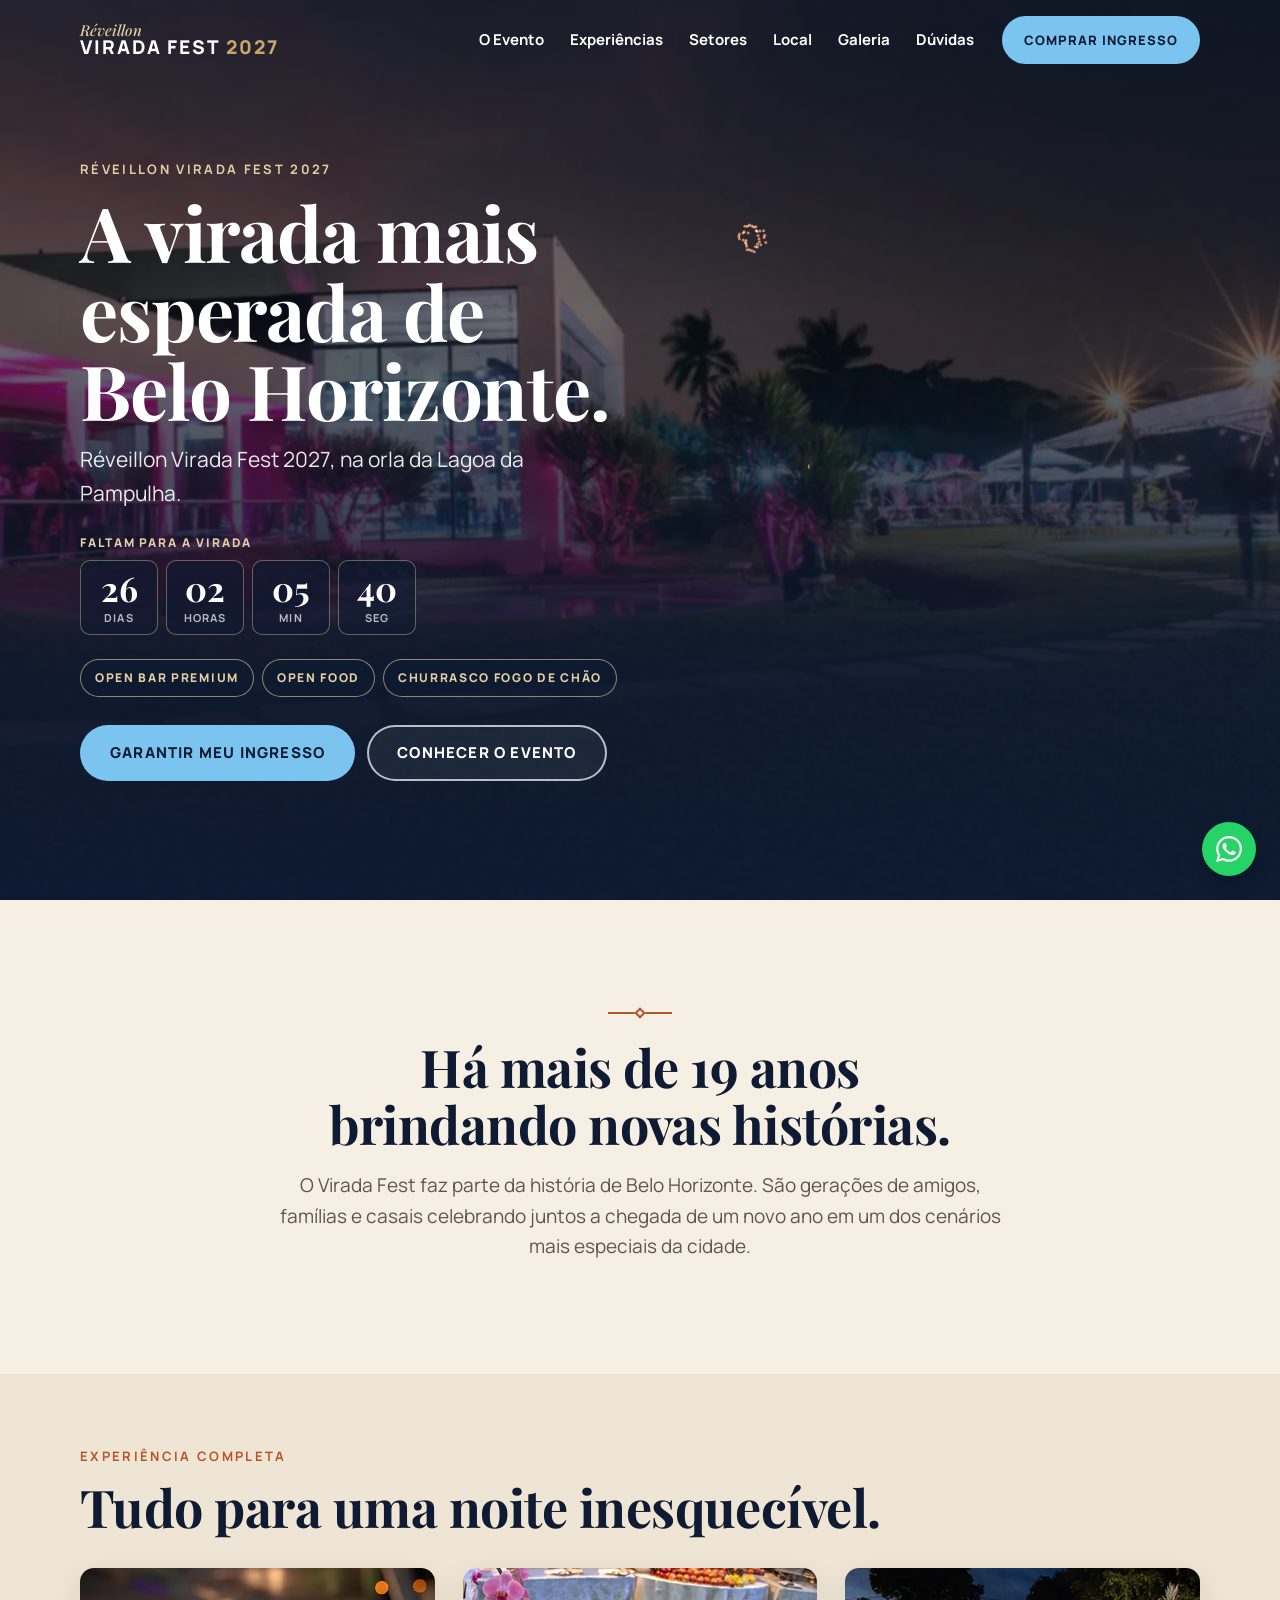
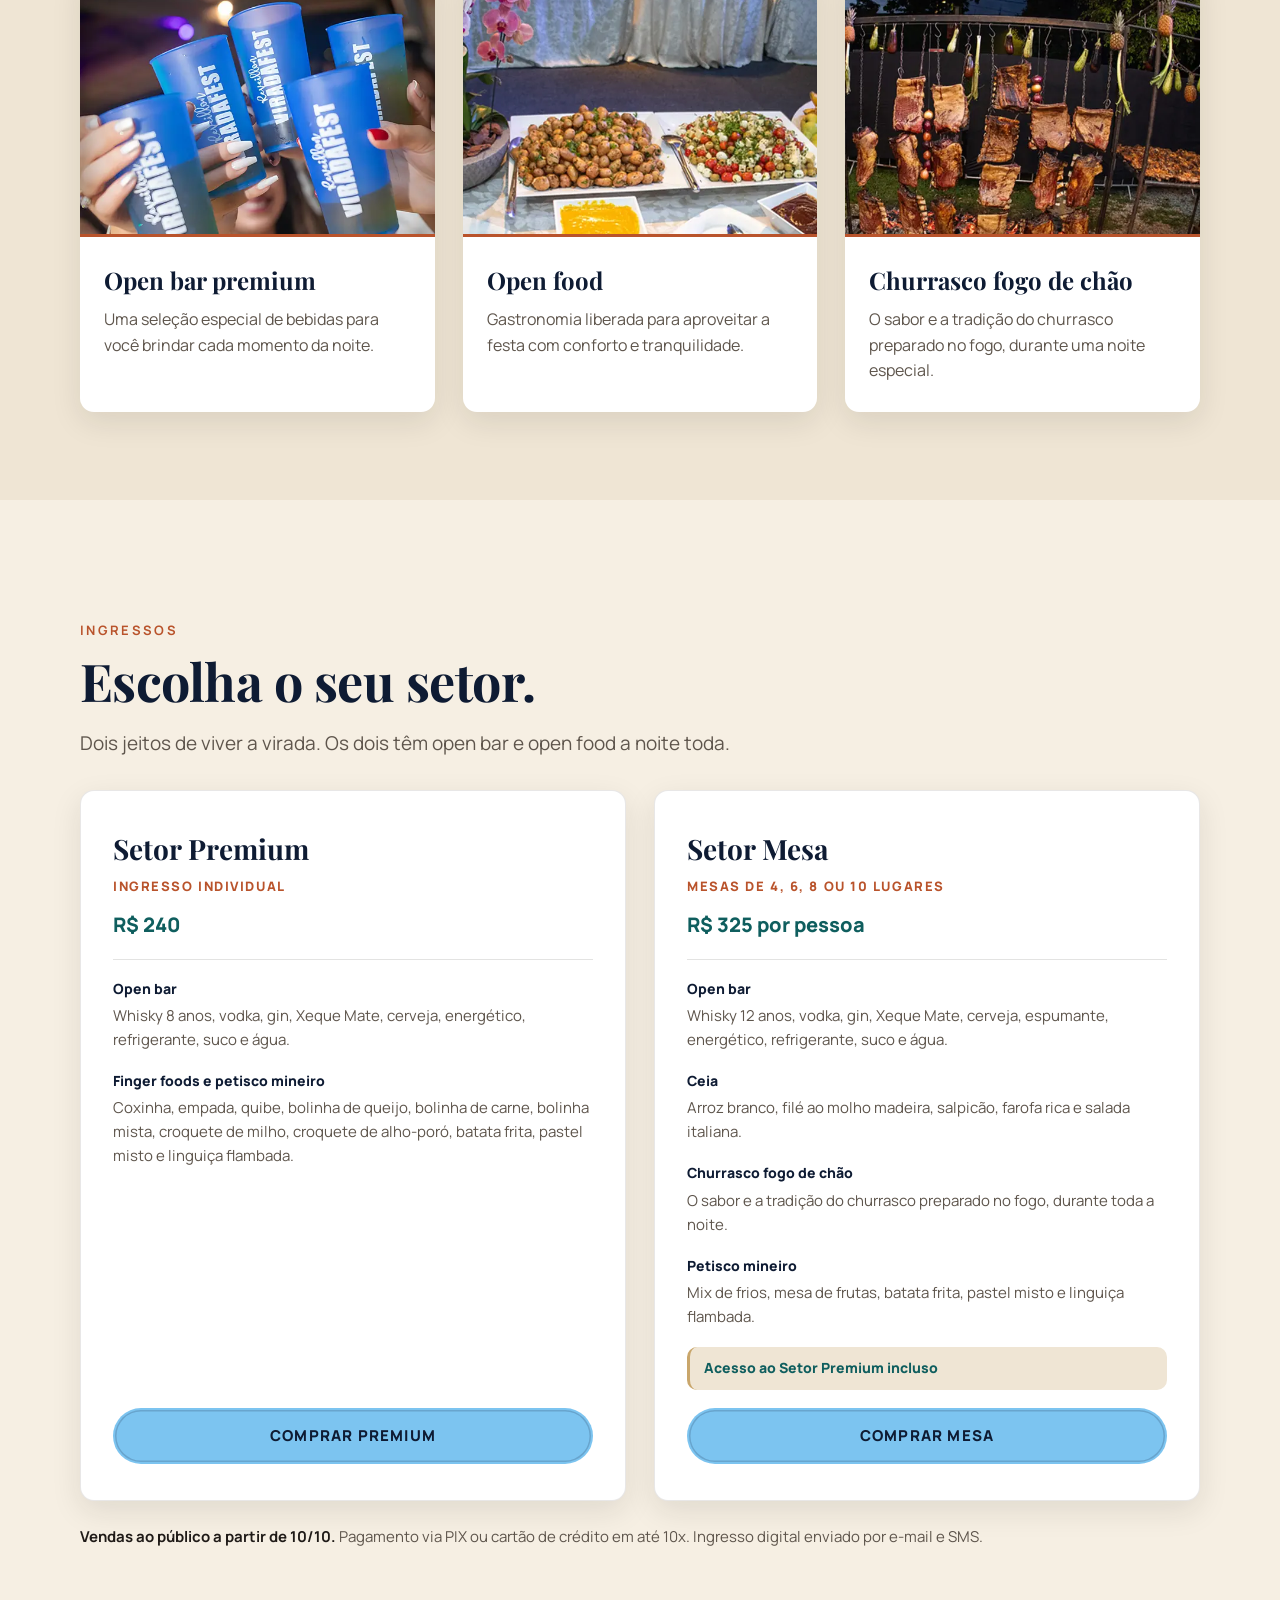
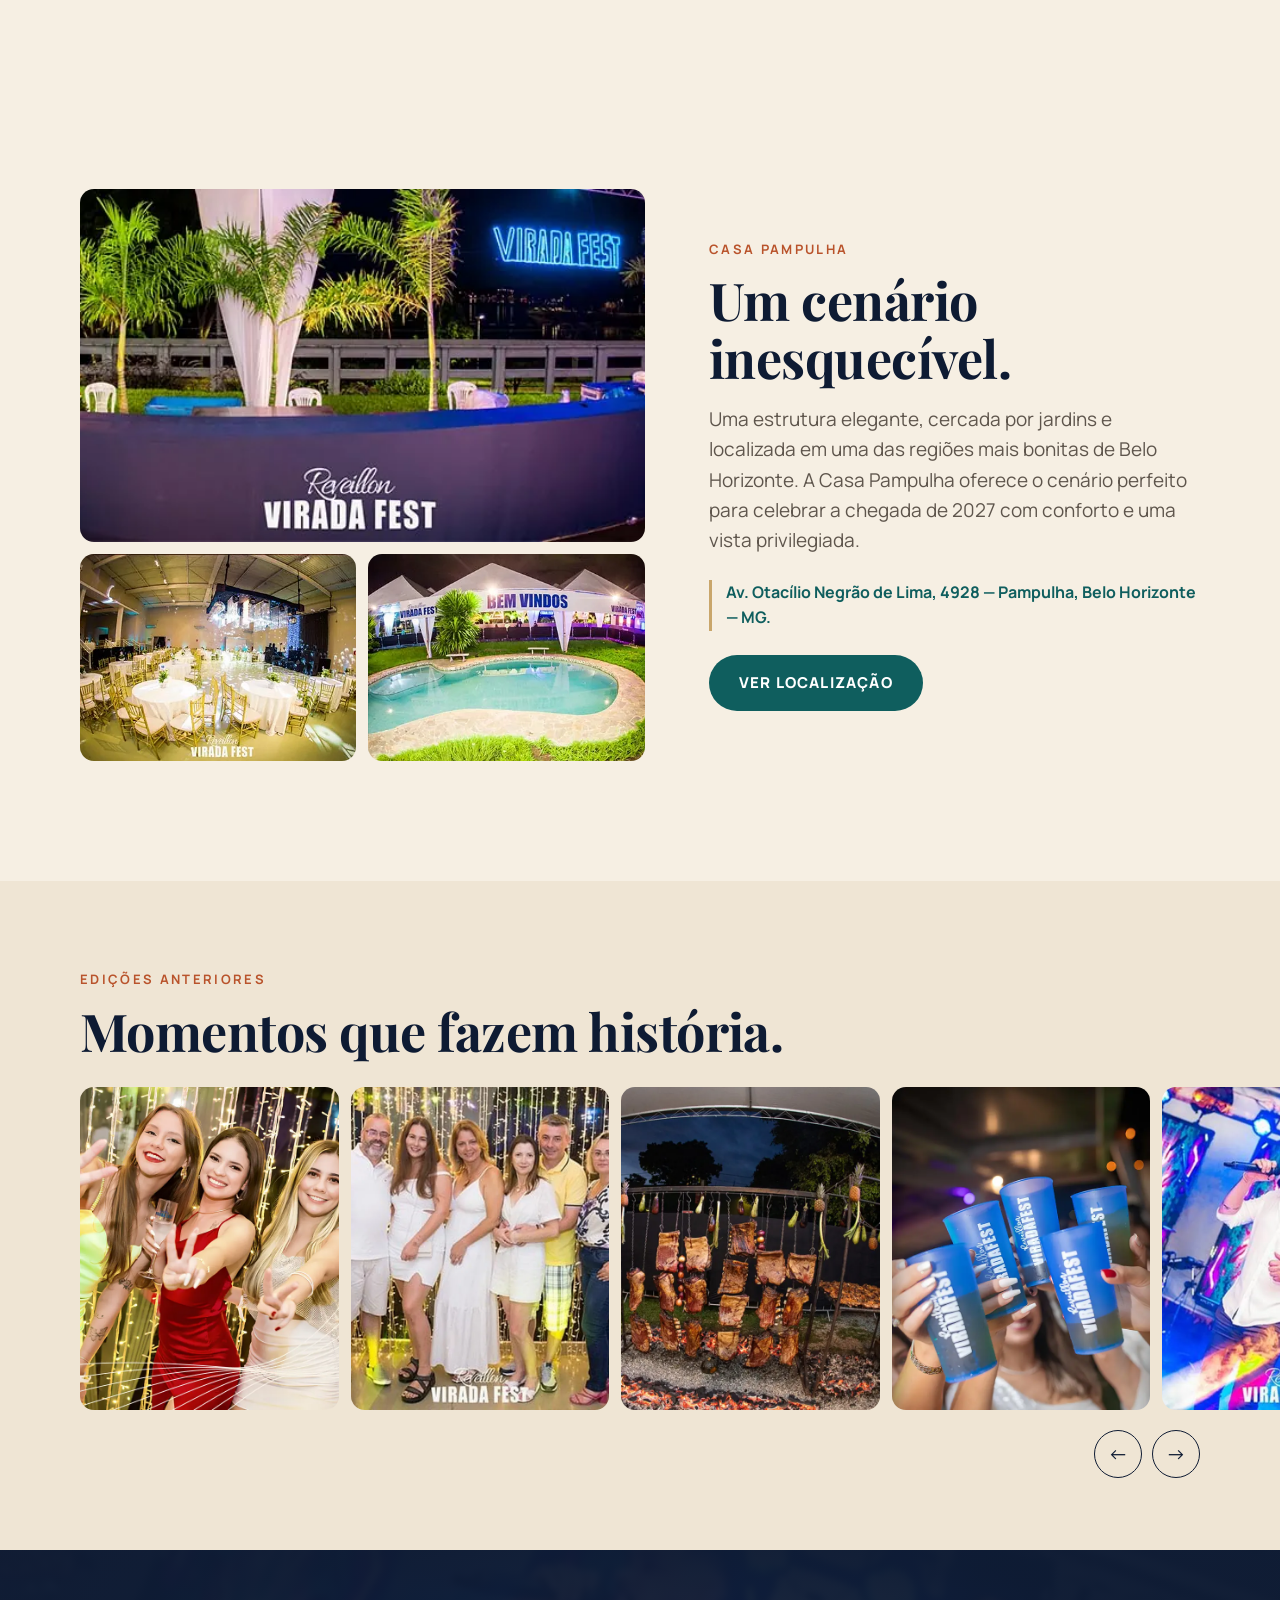
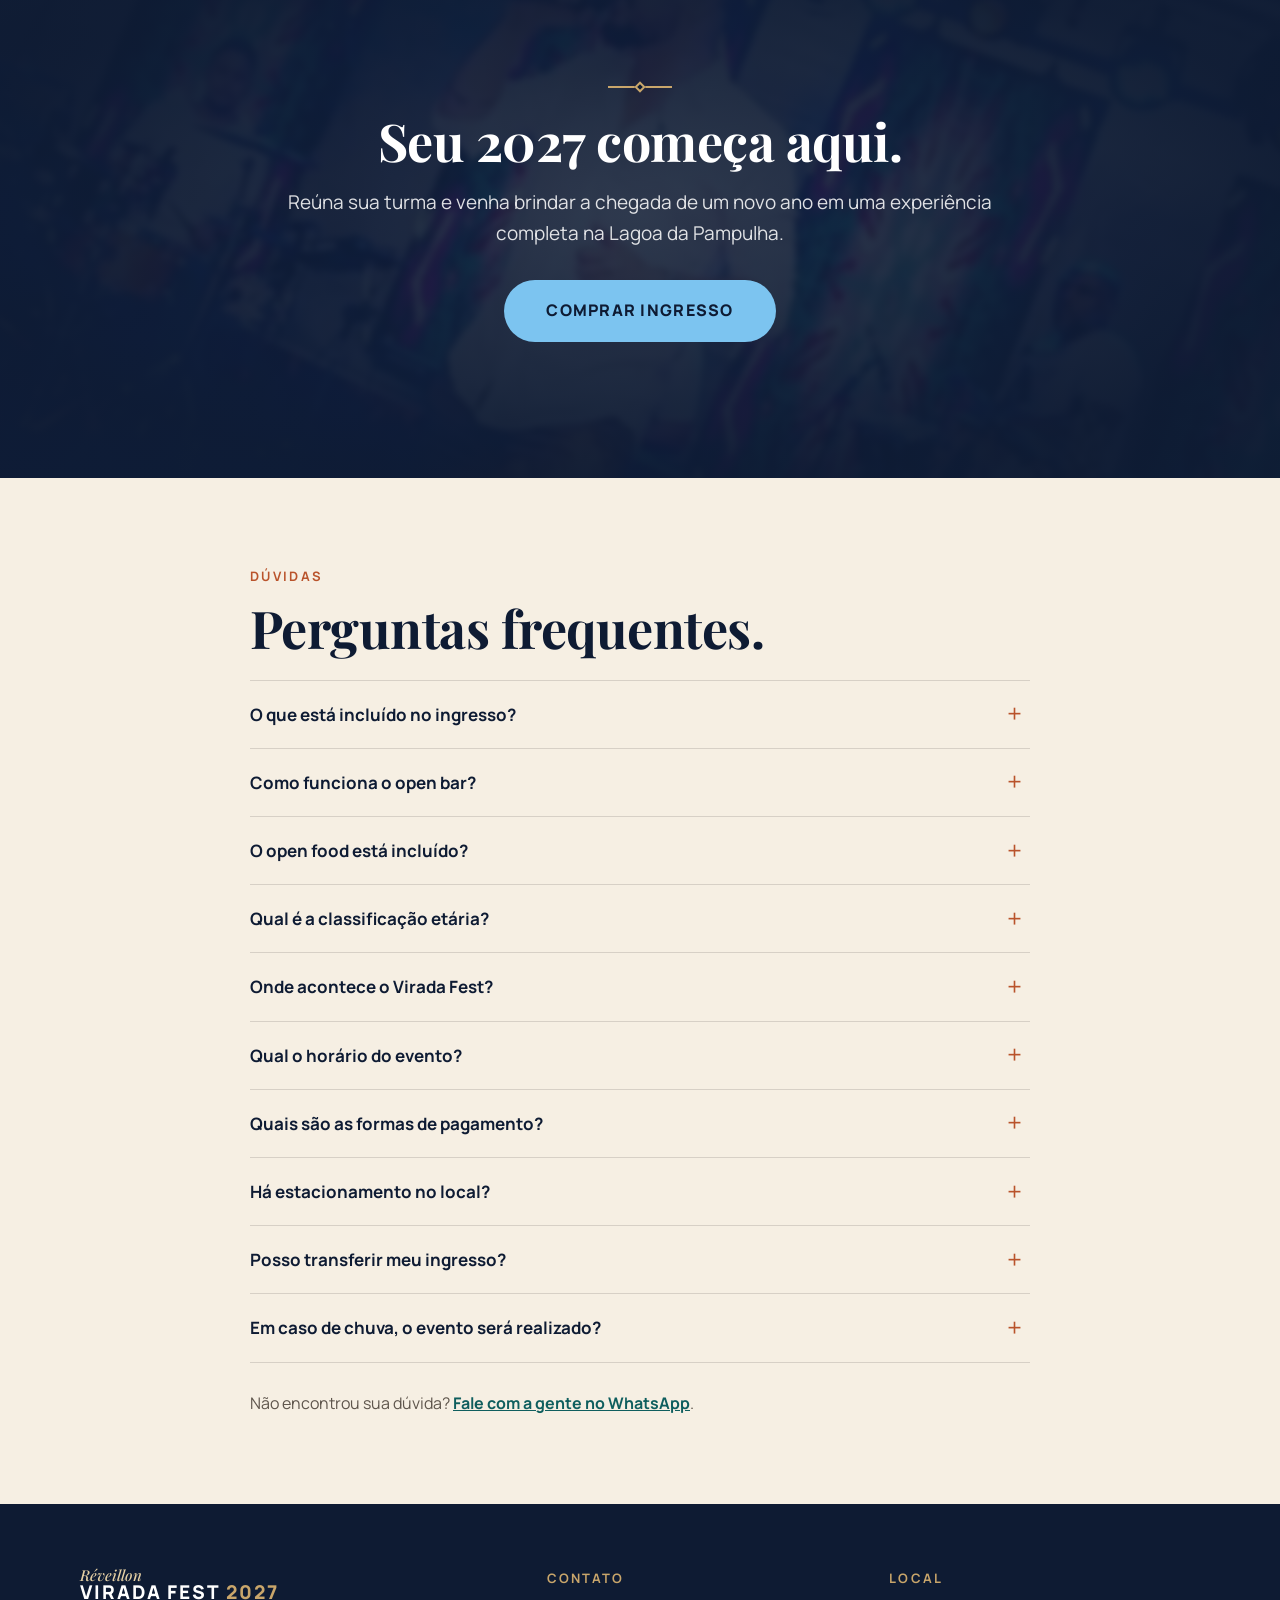
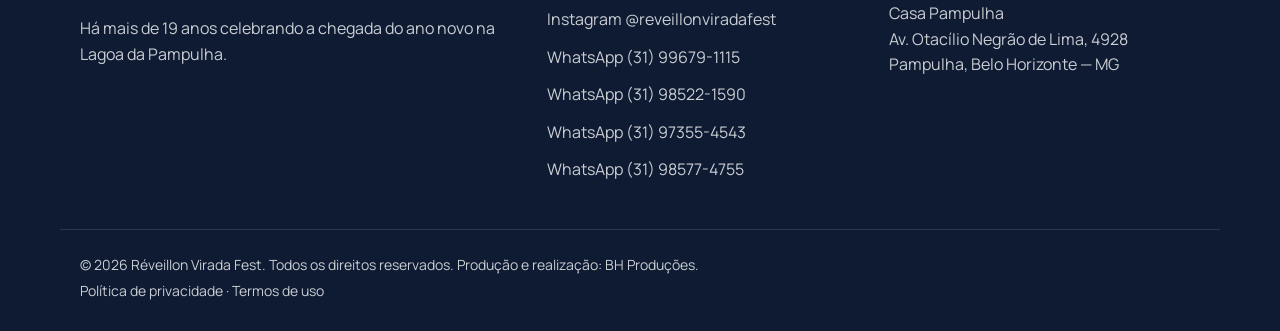
==== index.html @ a82ffdad "Add files via upload" ====
<!DOCTYPE html>
<html lang="pt-BR">
<head>
  <meta charset="UTF-8">
  <meta name="viewport" content="width=device-width, initial-scale=1">
  <title>Réveillon Virada Fest 2027 | Lagoa da Pampulha — BH</title>
  <meta name="description" content="Viva o Réveillon Virada Fest 2027 na Lagoa da Pampulha, em Belo Horizonte. Open bar premium, open food, churrasco fogo de chão e uma experiência completa para brindar o novo ano.">
  <link rel="canonical" href="https://www.viradafest.com.br/">
  <meta name="robots" content="index, follow">
  <meta name="theme-color" content="#0E1B33">

  <meta property="og:type" content="website">
  <meta property="og:locale" content="pt_BR">
  <meta property="og:site_name" content="Réveillon Virada Fest">
  <meta property="og:title" content="Réveillon Virada Fest 2027 | Lagoa da Pampulha — BH">
  <meta property="og:description" content="Open bar premium, open food e churrasco fogo de chão na orla da Lagoa da Pampulha. A virada mais esperada de Belo Horizonte.">
  <meta property="og:url" content="https://www.viradafest.com.br/">
  <meta property="og:image" content="https://www.viradafest.com.br/og-image.jpg">
  <meta property="og:image:width" content="1200">
  <meta property="og:image:height" content="630">
  <meta name="twitter:card" content="summary_large_image">

  <link rel="icon" href="favicon.svg" type="image/svg+xml">
  <link rel="apple-touch-icon" href="favicon.svg">

  <link rel="preconnect" href="https://fonts.googleapis.com">
  <link rel="preconnect" href="https://fonts.gstatic.com" crossorigin>
  <link href="https://fonts.googleapis.com/css2?family=Manrope:wght@400;500;600;700;800&family=Playfair+Display:ital,wght@0,600;0,700;1,500&display=swap" rel="stylesheet">

  <link rel="preload" as="image" href="assets/img/hero-mobile-676.webp" media="(max-width: 700px)">
  <link rel="preload" as="image" href="assets/img/hero-1920.webp" media="(min-width: 701px)">
  <link rel="stylesheet" href="assets/css/style.css">

  <script type="application/ld+json">
  {
    "@context": "https://schema.org",
    "@type": "Event",
    "name": "Réveillon Virada Fest 2027",
    "description": "Réveillon na orla da Lagoa da Pampulha com open bar premium, open food e churrasco fogo de chão.",
    "startDate": "2026-12-31T21:00:00-03:00",
    "endDate": "2027-01-01T06:00:00-03:00",
    "typicalAgeRange": "18-",
    "eventStatus": "https://schema.org/EventScheduled",
    "eventAttendanceMode": "https://schema.org/OfflineEventAttendanceMode",
    "image": ["https://www.viradafest.com.br/og-image.jpg"],
    "location": {
      "@type": "Place",
      "name": "Casa Pampulha",
      "address": {
        "@type": "PostalAddress",
        "streetAddress": "Av. Otacílio Negrão de Lima, 4928",
        "addressLocality": "Belo Horizonte",
        "addressRegion": "MG",
        "postalCode": "31365-450",
        "addressCountry": "BR"
      }
    },
    "organizer": { "@type": "Organization", "name": "BH Produções", "url": "https://www.viradafest.com.br/" },
    "offers": { "@type": "Offer", "url": "https://4ticket.app/eventos/reveillon-viradafest-2027-casa-pampulha/", "availability": "https://schema.org/InStock", "priceCurrency": "BRL" }
  }
  </script>
</head>
<body>
  <a class="skip" href="#conteudo">Pular para o conteúdo</a>

  <!-- ===================== CABEÇALHO ===================== -->
  <header class="header" id="topo">
    <div class="header__inner container">
      <a class="logo" href="#topo" aria-label="Réveillon Virada Fest 2027 — início">
        <span class="logo__small">Réveillon</span>
        <span class="logo__main">Virada Fest <b>2027</b></span>
      </a>

      <nav class="nav" id="menu" aria-label="Menu principal">
        <ul>
          <li><a href="#evento">O Evento</a></li>
          <li><a href="#experiencias">Experiências</a></li>
          <li><a href="#setores">Setores</a></li>
          <li><a href="#local">Local</a></li>
          <li><a href="#galeria">Galeria</a></li>
          <li><a href="#duvidas">Dúvidas</a></li>
        </ul>
        <a class="btn btn--primary btn--sm js-comprar" href="#comprar">Comprar ingresso</a>
      </nav>

      <button class="menu-toggle" type="button" aria-controls="menu" aria-expanded="false" aria-label="Abrir menu">
        <span></span><span></span><span></span>
      </button>
    </div>
  </header>

  <main id="conteudo">

    <!-- ===================== 1. CAPA ===================== -->
    <section class="hero" aria-labelledby="hero-titulo">
      <picture class="hero__bg">
        <source media="(max-width: 700px)" srcset="assets/img/hero-mobile-676.webp">
        <img src="assets/img/hero-1920.webp"
             srcset="assets/img/hero-800.webp 800w, assets/img/hero-1200.webp 1200w, assets/img/hero-1920.webp 1905w"
             sizes="100vw" width="1905" height="902" fetchpriority="high"
             alt="Casa Pampulha iluminada à noite, com jardim e tendas da festa">
      </picture>
      <div class="hero__shade" aria-hidden="true"></div>
      <canvas class="hero__fx" id="fogos" aria-hidden="true"></canvas>

      <div class="hero__content container">
        <p class="eyebrow eyebrow--light">Réveillon Virada Fest 2027</p>
        <h1 id="hero-titulo" class="hero__title">A virada mais esperada de Belo Horizonte.</h1>
        <p class="hero__sub">Réveillon Virada Fest 2027, na orla da Lagoa da Pampulha.</p>

        <div class="countdown" id="contador" hidden>
          <p class="countdown__label" id="contador-label">Vendas abrem em</p>
          <div class="countdown__grid" role="timer" aria-live="off">
            <div><span id="cd-dias">00</span><small>dias</small></div>
            <div><span id="cd-horas">00</span><small>horas</small></div>
            <div><span id="cd-min">00</span><small>min</small></div>
            <div><span id="cd-seg">00</span><small>seg</small></div>
          </div>
        </div>
        <ul class="seals" aria-label="Destaques">
          <li>Open bar premium</li>
          <li>Open food</li>
          <li>Churrasco fogo de chão</li>
        </ul>

        <div class="hero__ctas">
          <a class="btn btn--primary js-comprar" href="#comprar">Garantir meu ingresso</a>
          <a class="btn btn--ghost" href="#evento">Conhecer o evento</a>
        </div>
      </div>
    </section>

    <!-- ===================== 2. TRADIÇÃO ===================== -->
    <section class="tradition" id="evento" aria-labelledby="tradicao-titulo">
      <div class="container tradition__inner">
        <span class="ornament" aria-hidden="true"></span>
        <h2 id="tradicao-titulo" class="title">Há mais de 19 anos brindando novas histórias.</h2>
        <p class="lead">O Virada Fest faz parte da história de Belo Horizonte. São gerações de amigos, famílias e casais celebrando juntos a chegada de um novo ano em um dos cenários mais especiais da cidade.</p>
      </div>
    </section>

    <!-- ===================== 3. EXPERIÊNCIA ===================== -->
    <section class="experience" id="experiencias" aria-labelledby="exp-titulo">
      <div class="container">
        <p class="eyebrow">Experiência completa</p>
        <h2 id="exp-titulo" class="title">Tudo para uma noite inesquecível.</h2>

        <div class="cards">
          <article class="card">
            <div class="card__media">
              <img src="assets/img/g04-thumb.webp" width="600" height="750" loading="lazy" alt="Convidados brindando com os copos do Virada Fest">
            </div>
            <div class="card__body">
              <h3>Open bar premium</h3>
              <p>Uma seleção especial de bebidas para você brindar cada momento da noite.</p>
            </div>
          </article>
          <article class="card">
            <div class="card__media">
              <img src="assets/img/g07-thumb.webp" width="600" height="750" loading="lazy" alt="Mesa do open food com petiscos e saladas">
            </div>
            <div class="card__body">
              <h3>Open food</h3>
              <p>Gastronomia liberada para aproveitar a festa com conforto e tranquilidade.</p>
            </div>
          </article>
          <article class="card">
            <div class="card__media">
              <img src="assets/img/g03-thumb.webp" width="600" height="750" loading="lazy" alt="Costelas assando no churrasco fogo de chão">
            </div>
            <div class="card__body">
              <h3>Churrasco fogo de chão</h3>
              <p>O sabor e a tradição do churrasco preparado no fogo, durante uma noite especial.</p>
            </div>
          </article>
        </div>
      </div>
    </section>

    <!-- ===================== SETORES (dados da página de venda 4Ticket) ===================== -->
    <section class="sectors" id="setores" aria-labelledby="setores-titulo">
      <div class="container">
        <p class="eyebrow">Ingressos</p>
        <h2 id="setores-titulo" class="title">Escolha o seu setor.</h2>
        <p class="lead">Dois jeitos de viver a virada. Os dois têm open bar e open food a noite toda.</p>

        <div class="sectors__grid">
          <article class="sector">
            <header class="sector__head">
              <h3>Setor Premium</h3>
              <p class="sector__type">Ingresso individual</p>
              <p class="sector__price js-preco" data-preco="premium" hidden></p>
            </header>
            <div class="sector__block">
              <h4>Open bar</h4>
              <p>Whisky 8 anos, vodka, gin, Xeque Mate, cerveja, energético, refrigerante, suco e água.</p>
            </div>
            <div class="sector__block">
              <h4>Finger foods e petisco mineiro</h4>
              <p>Coxinha, empada, quibe, bolinha de queijo, bolinha de carne, bolinha mista, croquete de milho, croquete de alho-poró, batata frita, pastel misto e linguiça flambada.</p>
            </div>
            <a class="btn btn--primary btn--block js-comprar" href="#comprar">Comprar Premium</a>
          </article>

          <article class="sector">
            <header class="sector__head">
              <h3>Setor Mesa</h3>
              <p class="sector__type">Mesas de 4, 6, 8 ou 10 lugares</p>
              <p class="sector__price js-preco" data-preco="mesa" hidden></p>
            </header>
            <div class="sector__block">
              <h4>Open bar</h4>
              <p>Whisky 12 anos, vodka, gin, Xeque Mate, cerveja, espumante, energético, refrigerante, suco e água.</p>
            </div>
            <div class="sector__block">
              <h4>Ceia</h4>
              <p>Arroz branco, filé ao molho madeira, salpicão, farofa rica e salada italiana.</p>
            </div>
            <div class="sector__block">
              <h4>Churrasco fogo de chão</h4>
              <p>O sabor e a tradição do churrasco preparado no fogo, durante toda a noite.</p>
            </div>
            <div class="sector__block">
              <h4>Petisco mineiro</h4>
              <p>Mix de frios, mesa de frutas, batata frita, pastel misto e linguiça flambada.</p>
            </div>
            <p class="sector__perk">Acesso ao Setor Premium incluso</p>
            <a class="btn btn--primary btn--block js-comprar" href="#comprar">Comprar mesa</a>
          </article>
        </div>
        <p class="sectors__note"><span class="js-preco-nota" hidden></span> Pagamento via PIX ou cartão de crédito em até 10x. Ingresso digital enviado por e-mail e SMS.</p>
      </div>
    </section>

    <!-- ===================== 4. CASA PAMPULHA ===================== -->
    <section class="venue" id="local" aria-labelledby="local-titulo">
      <div class="container venue__grid">
        <div class="venue__media">
          <img class="venue__main" src="assets/img/local-lounge-900.webp" width="900" height="310" loading="lazy"
               alt="Área externa da Casa Pampulha iluminada, com bar e jardim">
          <div class="venue__thumbs">
            <img src="assets/img/local-salao-450.webp" width="450" height="309" loading="lazy" alt="Salão envidraçado da Casa Pampulha com mesas montadas">
            <img src="assets/img/local-jardim-400.webp" width="400" height="600" loading="lazy" alt="Jardim e espelho d'água da Casa Pampulha à noite">
          </div>
        </div>
        <div class="venue__text">
          <p class="eyebrow">Casa Pampulha</p>
          <h2 id="local-titulo" class="title">Um cenário inesquecível.</h2>
          <p class="lead">Uma estrutura elegante, cercada por jardins e localizada em uma das regiões mais bonitas de Belo Horizonte. A Casa Pampulha oferece o cenário perfeito para celebrar a chegada de 2027 com conforto e uma vista privilegiada.</p>
          <address class="venue__address">
            Av. Otacílio Negrão de Lima, 4928 — Pampulha, Belo Horizonte — MG.
          </address>
          <a class="btn btn--teal" href="https://www.google.com/maps/search/?api=1&query=Casa+Pampulha+Av.+Otac%C3%ADlio+Negr%C3%A3o+de+Lima+4928+Belo+Horizonte" target="_blank" rel="noopener">Ver localização</a>
        </div>
      </div>
    </section>

    <!-- ===================== 5. GALERIA ===================== -->
    <section class="gallery" id="galeria" aria-labelledby="galeria-titulo">
      <div class="container">
        <p class="eyebrow">Edições anteriores</p>
        <h2 id="galeria-titulo" class="title">Momentos que fazem história.</h2>
      </div>
      <!-- Para trocar fotos: substitua os arquivos gNN-thumb.webp (600x750) e gNN-full.webp em assets/img -->
      <ul class="gallery__track" id="galeria-lista">
        <li><button type="button" data-full="assets/img/g01-full.webp"><img src="assets/img/g01-thumb.webp" width="600" height="750" loading="lazy" alt="Amigas brindando no Virada Fest"></button></li>
        <li><button type="button" data-full="assets/img/g02-full.webp"><img src="assets/img/g02-thumb.webp" width="600" height="750" loading="lazy" alt="Grupo de amigos reunido na festa"></button></li>
        <li><button type="button" data-full="assets/img/g03-full.webp"><img src="assets/img/g03-thumb.webp" width="600" height="750" loading="lazy" alt="Churrasco fogo de chão"></button></li>
        <li><button type="button" data-full="assets/img/g04-full.webp"><img src="assets/img/g04-thumb.webp" width="600" height="750" loading="lazy" alt="Brinde com os copos do Virada Fest"></button></li>
        <li><button type="button" data-full="assets/img/g05-full.webp"><img src="assets/img/g05-thumb.webp" width="600" height="750" loading="lazy" alt="Show ao vivo no palco"></button></li>
        <li><button type="button" data-full="assets/img/g06-full.webp"><img src="assets/img/g06-thumb.webp" width="600" height="750" loading="lazy" alt="Amigas celebrando na cortina de luzes"></button></li>
        <li><button type="button" data-full="assets/img/g07-full.webp"><img src="assets/img/g07-thumb.webp" width="600" height="750" loading="lazy" alt="Mesa de comidas do open food"></button></li>
        <li><button type="button" data-full="assets/img/g08-full.webp"><img src="assets/img/g08-thumb.webp" width="600" height="750" loading="lazy" alt="Turma de amigos vestidos de branco"></button></li>
        <li><button type="button" data-full="assets/img/g09-full.webp"><img src="assets/img/g09-thumb.webp" width="600" height="750" loading="lazy" alt="Casal se divertindo na festa"></button></li>
        <li><button type="button" data-full="assets/img/g10-full.webp"><img src="assets/img/g10-thumb.webp" width="600" height="750" loading="lazy" alt="Amigos na área externa"></button></li>
        <li><button type="button" data-full="assets/img/g11-full.webp"><img src="assets/img/g11-thumb.webp" width="600" height="750" loading="lazy" alt="Convidada brindando com espumante"></button></li>
        <li><button type="button" data-full="assets/img/g12-full.webp"><img src="assets/img/g12-thumb.webp" width="600" height="750" loading="lazy" alt="Casal na cortina de luzes"></button></li>
        <li><button type="button" data-full="assets/img/g13-full.webp"><img src="assets/img/g13-thumb.webp" width="600" height="750" loading="lazy" alt="Amigas brindando juntas"></button></li>
        <li><button type="button" data-full="assets/img/g14-full.webp"><img src="assets/img/g14-thumb.webp" width="600" height="750" loading="lazy" alt="Turma reunida no salão"></button></li>
        <li><button type="button" data-full="assets/img/g15-full.webp"><img src="assets/img/g15-thumb.webp" width="600" height="750" loading="lazy" alt="Casal na entrada do Virada Fest"></button></li>
        <li><button type="button" data-full="assets/img/g16-full.webp"><img src="assets/img/g16-thumb.webp" width="600" height="750" loading="lazy" alt="Amigos na pista"></button></li>
      </ul>
      <div class="container gallery__nav">
        <button type="button" class="round-btn" data-scroll="-1" aria-label="Fotos anteriores">&#8592;</button>
        <button type="button" class="round-btn" data-scroll="1" aria-label="Próximas fotos">&#8594;</button>
      </div>
    </section>

    <!-- ===================== 6. VÍDEO (aparece só se videoUrl estiver no config.js) ===================== -->
    <section class="video" id="video" aria-labelledby="video-titulo" hidden>
      <div class="container">
        <p class="eyebrow eyebrow--light">Edições anteriores</p>
        <h2 id="video-titulo" class="title title--light">Sinta a energia do Virada Fest.</h2>
        <div class="video__frame" id="video-frame">
          <button type="button" class="video__cover" id="video-cover" aria-label="Assistir ao vídeo do Virada Fest">
            <img id="video-poster" src="" alt="" loading="lazy" width="900" height="506">
            <span class="video__play" aria-hidden="true"></span>
          </button>
        </div>
      </div>
    </section>

    <!-- ===================== 7. CHAMADA PARA VENDA ===================== -->
    <section class="cta" id="comprar" aria-labelledby="cta-titulo">
      <img class="cta__bg" src="assets/img/g05-full.webp" alt="" loading="lazy" width="599" height="400">
      <div class="cta__shade" aria-hidden="true"></div>
      <div class="container cta__inner">
        <span class="ornament ornament--gold" aria-hidden="true"></span>
        <h2 id="cta-titulo" class="title title--light">Seu 2027 começa aqui.</h2>
        <p class="lead lead--light">Reúna sua turma e venha brindar a chegada de um novo ano em uma experiência completa na Lagoa da Pampulha.</p>
        <a class="btn btn--primary btn--lg js-comprar" href="#comprar">Comprar ingresso</a>
        <p class="cta__note" id="cta-note" hidden>As vendas abrem em breve. Fale com a gente no WhatsApp para ser avisado.</p>
      </div>
    </section>

    <!-- ===================== 8. DÚVIDAS ===================== -->
    <!-- EDITAR AQUI: troque os textos das respostas quando a organização confirmar as informações. -->
    <section class="faq" id="duvidas" aria-labelledby="faq-titulo">
      <div class="container faq__inner">
        <p class="eyebrow">Dúvidas</p>
        <h2 id="faq-titulo" class="title">Perguntas frequentes.</h2>

        <div class="faq__list">
          <details>
            <summary>O que está incluído no ingresso?</summary>
            <div class="faq__answer"><p>Todos os ingressos incluem open bar e open food durante a festa. O Setor Premium é individual, com finger foods e petisco mineiro. O Setor Mesa é vendido em mesas de 4, 6, 8 ou 10 lugares, inclui ceia, churrasco fogo de chão, espumante e whisky 12 anos, e dá acesso também ao Setor Premium. Veja os detalhes na seção <a href="#setores">Setores</a>.</p></div>
          </details>
          <details>
            <summary>Como funciona o open bar?</summary>
            <div class="faq__answer"><p>É liberado durante toda a festa. Setor Premium: whisky 8 anos, vodka, gin, Xeque Mate, cerveja, energético, refrigerante, suco e água. Setor Mesa: whisky 12 anos, vodka, gin, Xeque Mate, cerveja, espumante, energético, refrigerante, suco e água.</p></div>
          </details>
          <details>
            <summary>O open food está incluído?</summary>
            <div class="faq__answer"><p>Sim, nos dois setores. O Setor Premium tem finger foods e petisco mineiro. O Setor Mesa tem ceia completa, churrasco fogo de chão e petisco mineiro com mix de frios e mesa de frutas.</p></div>
          </details>
          <details>
            <summary>Qual é a classificação etária?</summary>
            <div class="faq__answer"><p>O evento é para maiores de 18 anos.</p></div>
          </details>
          <details>
            <summary>Onde acontece o Virada Fest?</summary>
            <div class="faq__answer"><p>Na Casa Pampulha: Av. Otacílio Negrão de Lima, 4928 — Pampulha, Belo Horizonte — MG, na orla da Lagoa da Pampulha.</p></div>
          </details>
          <details>
            <summary>Qual o horário do evento?</summary>
            <div class="faq__answer"><p>Começa às 21h do dia 31 de dezembro de 2026 e vai até as 6h de 1º de janeiro de 2027.</p></div>
          </details>
          <details>
            <summary>Quais são as formas de pagamento?</summary>
            <div class="faq__answer"><p>PIX, com confirmação imediata, ou cartão de crédito em até 10x. O ingresso é digital e chega por e-mail e SMS depois da confirmação.</p></div>
          </details>
          <details>
            <summary>Há estacionamento no local?</summary>
            <div class="faq__answer"><p>As informações sobre estacionamento serão confirmadas em breve.</p></div>
          </details>
          <details>
            <summary>Posso transferir meu ingresso?</summary>
            <div class="faq__answer"><p>A política de transferência será informada pela organização. Em caso de cancelamento do evento, o reembolso é processado automaticamente pela plataforma de venda.</p></div>
          </details>
          <details>
            <summary>Em caso de chuva, o evento será realizado?</summary>
            <div class="faq__answer"><p>Essa informação será confirmada pela organização em breve.</p></div>
          </details>
        </div>

        <p class="faq__more">Não encontrou sua dúvida? <a class="js-whatsapp" href="#" target="_blank" rel="noopener">Fale com a gente no WhatsApp</a>.</p>
      </div>
    </section>
  </main>

  <!-- ===================== RODAPÉ ===================== -->
  <footer class="footer">
    <div class="container footer__grid">
      <div>
        <a class="logo logo--footer" href="#topo" aria-label="Voltar ao topo">
          <span class="logo__small">Réveillon</span>
          <span class="logo__main">Virada Fest <b>2027</b></span>
        </a>
        <p class="footer__text">Há mais de 19 anos celebrando a chegada do ano novo na Lagoa da Pampulha.</p>
      </div>
      <div>
        <h2 class="footer__title">Contato</h2>
        <ul class="footer__links">
          <li><a class="js-instagram" href="https://www.instagram.com/reveillonviradafest/" target="_blank" rel="noopener">Instagram @reveillonviradafest</a></li>
          <li class="js-wa-lista"><a class="js-whatsapp" href="#" target="_blank" rel="noopener">WhatsApp</a></li>
        </ul>
      </div>
      <div>
        <h2 class="footer__title">Local</h2>
        <address class="footer__text">Casa Pampulha<br>Av. Otacílio Negrão de Lima, 4928<br>Pampulha, Belo Horizonte — MG</address>
      </div>
    </div>
    <div class="container footer__bottom">
      <p>© <span id="ano">2026</span> Réveillon Virada Fest. Todos os direitos reservados.<span id="producao"></span></p>
      <p><a href="privacidade.html">Política de privacidade</a> · <a href="termos.html">Termos de uso</a></p>
    </div>
  </footer>

  <!-- Barra fixa de compra (celular) -->
  <div class="buybar" id="buybar">
    <a class="btn btn--primary btn--block js-comprar" href="#comprar">Comprar ingresso</a>
  </div>

  <!-- WhatsApp flutuante -->
  <a class="wa-float js-whatsapp" href="#" target="_blank" rel="noopener" aria-label="Falar no WhatsApp">
    <svg viewBox="0 0 24 24" width="26" height="26" aria-hidden="true"><path fill="currentColor" d="M17.47 14.38c-.3-.15-1.76-.87-2.03-.97-.27-.1-.47-.15-.67.15-.2.3-.77.97-.94 1.16-.17.2-.35.22-.64.07-.3-.15-1.26-.46-2.39-1.48-.88-.79-1.48-1.76-1.65-2.06-.17-.3-.02-.46.13-.6.13-.14.3-.35.45-.52.15-.17.2-.3.3-.5.1-.2.05-.37-.03-.52-.07-.15-.67-1.6-.92-2.2-.24-.58-.49-.5-.67-.51h-.57c-.2 0-.52.07-.79.37-.27.3-1.04 1.02-1.04 2.48 0 1.46 1.07 2.88 1.21 3.07.15.2 2.1 3.2 5.08 4.49.71.31 1.26.49 1.7.63.71.22 1.36.19 1.87.12.57-.09 1.76-.72 2-1.41.25-.7.25-1.29.17-1.41-.07-.13-.27-.2-.57-.35M12.05 21.79h-.01a9.87 9.87 0 0 1-5.03-1.38l-.36-.21-3.74.98 1-3.65-.24-.37a9.86 9.86 0 0 1-1.51-5.26c0-5.45 4.44-9.88 9.89-9.88 2.64 0 5.12 1.03 6.99 2.9a9.83 9.83 0 0 1 2.89 6.99c0 5.45-4.44 9.88-9.88 9.88m8.41-18.3A11.82 11.82 0 0 0 12.05 0C5.5 0 .16 5.34.16 11.89c0 2.1.55 4.14 1.59 5.95L.06 24l6.3-1.65a11.88 11.88 0 0 0 5.69 1.45h.01c6.55 0 11.89-5.34 11.89-11.89 0-3.18-1.24-6.16-3.49-8.41"/></svg>
  </a>

  <!-- Aviso antes da abertura das vendas (texto em config.js > vendasAviso) -->
  <div class="aviso" id="aviso-vendas" role="dialog" aria-modal="true" aria-labelledby="aviso-titulo" hidden>
    <div class="aviso__box">
      <button type="button" class="aviso__fechar" data-fechar aria-label="Fechar">&times;</button>
      <p class="eyebrow">Réveillon Virada Fest 2027</p>
      <h2 id="aviso-titulo" class="aviso__titulo">As vendas ainda não começaram.</h2>
      <p id="aviso-texto" class="aviso__texto">O 1º lote abre em 10 de outubro. Fale com a gente no WhatsApp para ser avisado assim que as vendas começarem.</p>
      <a id="aviso-wa" class="btn btn--teal btn--block" href="#" target="_blank" rel="noopener">Quero ser avisado no WhatsApp</a>
      <button type="button" class="aviso__voltar" data-fechar>Voltar ao site</button>
    </div>
  </div>

  <!-- Lightbox da galeria -->
  <div class="lightbox" id="lightbox" role="dialog" aria-modal="true" aria-label="Foto ampliada" hidden>
    <button type="button" class="lightbox__close" aria-label="Fechar">&times;</button>
    <button type="button" class="lightbox__prev" aria-label="Foto anterior">&#8592;</button>
    <img id="lightbox-img" src="" alt="">
    <button type="button" class="lightbox__next" aria-label="Próxima foto">&#8594;</button>
  </div>

  <script src="assets/js/config.js"></script>
  <script src="assets/js/main.js" defer></script>
</body>
</html>
---- assets/css/style.css ----
/* ===== Virada Fest 2027 — estilos ===== */
:root {
  --cream: #F6EFE3;
  --cream-2: #EFE5D4;
  --ink: #1F1A17;
  --muted: #5E554C;
  --terra: #B9532B;
  --terra-dark: #973F1E;
  --teal: #0F5E5E;
  --teal-dark: #0A4545;
  --navy: #0E1B33;
  --navy-2: #13233F;
  --gold: #C9A66B;
  --gold-soft: #E4CFA4;
  --buy: #7CC4F0;        /* botões de compra (azul dos copos). Para voltar ao terracota: #B9532B */
  --buy-hover: #A6D8F6;  /* terracota: #973F1E */
  --buy-text: #0E1B33;   /* terracota: #FFFFFF */
  --white: #FFFFFF;
  --radius: 14px;
  --shadow: 0 10px 30px rgba(31, 26, 23, .10);
  --font-title: 'Playfair Display', Georgia, 'Times New Roman', serif;
  --font-body: 'Manrope', system-ui, -apple-system, 'Segoe UI', Roboto, sans-serif;
  --header-h: 68px;
}

*, *::before, *::after { box-sizing: border-box; }
html { scroll-behavior: smooth; scroll-padding-top: var(--header-h); -webkit-text-size-adjust: 100%; }
body {
  margin: 0;
  background: var(--cream);
  color: var(--ink);
  font-family: var(--font-body);
  font-size: 16px;
  line-height: 1.6;
  overflow-x: hidden;
  padding-bottom: 76px; /* espaço da barra fixa no celular */
}
img { max-width: 100%; display: block; height: auto; }
a { color: inherit; }
button { font: inherit; }
.container { width: 100%; max-width: 1160px; margin: 0 auto; padding: 0 20px; }

.skip { position: absolute; left: -9999px; top: 8px; z-index: 100; background: var(--navy); color: #fff; padding: 10px 14px; border-radius: 8px; }
.skip:focus { left: 8px; }
:focus-visible { outline: 3px solid var(--gold); outline-offset: 3px; }

/* ===== Tipografia ===== */
.eyebrow {
  margin: 0 0 12px;
  font-size: 13px;
  font-weight: 700;
  letter-spacing: .18em;
  text-transform: uppercase;
  color: var(--terra);
}
.eyebrow--light { color: var(--gold-soft); }
.title {
  margin: 0 0 18px;
  font-family: var(--font-title);
  font-weight: 700;
  font-size: clamp(30px, 6.4vw, 52px);
  line-height: 1.1;
  letter-spacing: -.01em;
  color: var(--navy);
  text-wrap: balance;
}
.title--light { color: var(--white); }
.lead { margin: 0 0 24px; font-size: clamp(17px, 2.2vw, 19px); color: var(--muted); max-width: 62ch; }
.lead--light { color: rgba(255, 255, 255, .86); }

.ornament { display: block; width: 64px; height: 2px; background: var(--terra); margin: 0 auto 24px; position: relative; }
.ornament::after { content: ''; position: absolute; left: 50%; top: 50%; width: 8px; height: 8px; background: var(--cream); border: 2px solid var(--terra); transform: translate(-50%, -50%) rotate(45deg); }
.ornament--gold { background: var(--gold); }
.ornament--gold::after { border-color: var(--gold); background: var(--navy); }

/* ===== Botões ===== */
.btn {
  display: inline-flex; align-items: center; justify-content: center;
  min-height: 52px; padding: 14px 28px;
  border-radius: 999px; border: 2px solid transparent;
  font-family: var(--font-body); font-weight: 800; font-size: 15px;
  letter-spacing: .08em; text-transform: uppercase; text-decoration: none;
  cursor: pointer; transition: background .2s, color .2s, border-color .2s, transform .2s;
}
.btn:active { transform: translateY(1px); }
.btn--primary { background: var(--buy); color: var(--buy-text); }
.btn--primary:hover { background: var(--buy-hover); }
.sectors .btn--primary, .buybar .btn--primary { box-shadow: inset 0 0 0 1.5px rgba(14, 27, 51, .18); }
.btn--ghost { border-color: rgba(255, 255, 255, .7); color: var(--white); background: rgba(255, 255, 255, .06); }
.btn--ghost:hover { background: var(--white); color: var(--navy); }
.btn--teal { background: var(--teal); color: var(--white); }
.btn--teal:hover { background: var(--teal-dark); }
.btn--sm { min-height: 48px; padding: 10px 20px; font-size: 13px; }
.btn--lg { min-height: 58px; padding: 16px 40px; font-size: 16px; }
.btn--block { width: 100%; }

/* ===== Cabeçalho ===== */
.header {
  position: fixed; inset: 0 0 auto 0; z-index: 50;
  height: var(--header-h);
  transition: background .3s, box-shadow .3s;
}
.header__inner { height: 100%; display: flex; align-items: center; justify-content: space-between; gap: 16px; }
.header.is-solid { background: var(--cream); box-shadow: 0 1px 0 rgba(31, 26, 23, .08); }

.logo { text-decoration: none; color: var(--white); display: flex; flex-direction: column; line-height: 1; }
.logo__small { font-family: var(--font-title); font-style: italic; font-weight: 500; font-size: 15px; color: var(--gold-soft); }
.logo__main { font-family: var(--font-body); font-weight: 800; font-size: 19px; letter-spacing: .1em; text-transform: uppercase; }
.logo__main b { color: var(--gold); font-weight: 800; }
.header.is-solid .logo { color: var(--navy); }
.header.is-solid .logo__small { color: var(--terra); }
.header.is-solid .logo__main b { color: var(--terra); }

.menu-toggle {
  display: inline-flex; flex-direction: column; justify-content: center; gap: 5px;
  width: 48px; height: 48px; padding: 12px; border: 0; background: transparent; cursor: pointer;
}
.menu-toggle span { display: block; height: 2px; background: var(--white); border-radius: 2px; transition: transform .25s, opacity .25s; }
.header.is-solid .menu-toggle span, .header.is-open .menu-toggle span { background: var(--navy); }
.header.is-open .menu-toggle span:nth-child(1) { transform: translateY(7px) rotate(45deg); }
.header.is-open .menu-toggle span:nth-child(2) { opacity: 0; }
.header.is-open .menu-toggle span:nth-child(3) { transform: translateY(-7px) rotate(-45deg); }

.nav {
  position: fixed; top: var(--header-h); left: 0; right: 0;
  background: var(--cream); padding: 8px 20px 24px;
  box-shadow: 0 20px 30px rgba(0, 0, 0, .12);
  display: none;
}
.header.is-open { background: var(--cream); }
.header.is-open .logo { color: var(--navy); }
.header.is-open .logo__small, .header.is-open .logo__main b { color: var(--terra); }
.header.is-open .nav { display: block; }
.nav ul { list-style: none; margin: 0 0 16px; padding: 0; }
.nav li a { display: block; padding: 14px 4px; font-weight: 700; text-decoration: none; color: var(--navy); border-bottom: 1px solid rgba(31, 26, 23, .08); }
.nav .btn { width: 100%; }

/* ===== Capa ===== */
.hero { position: relative; min-height: 100svh; display: flex; align-items: flex-end; color: var(--white); overflow: hidden; background: var(--navy); }
.hero__bg img { position: absolute; inset: 0; width: 100%; height: 100%; object-fit: cover; object-position: 40% 50%; }
.hero__shade { position: absolute; inset: 0; background: linear-gradient(180deg, rgba(14, 27, 51, .55) 0%, rgba(14, 27, 51, .25) 35%, rgba(14, 27, 51, .85) 75%, rgba(14, 27, 51, .95) 100%); }
.hero__fx { position: absolute; inset: 0; width: 100%; height: 100%; pointer-events: none; }
.hero__content { position: relative; padding-top: calc(var(--header-h) + 40px); padding-bottom: 104px; }
.hero__title {
  margin: 0 0 14px;
  font-family: var(--font-title); font-weight: 700;
  font-size: clamp(38px, 9vw, 76px); line-height: 1.04; letter-spacing: -.015em;
  max-width: 15ch; text-wrap: balance;
}
.hero__sub { margin: 0 0 22px; font-size: clamp(17px, 2.4vw, 21px); color: rgba(255, 255, 255, .9); max-width: 40ch; }
.seals { list-style: none; padding: 0; margin: 0 0 28px; display: flex; flex-wrap: wrap; gap: 8px; }
.seals li {
  font-size: 12px; font-weight: 800; letter-spacing: .14em; text-transform: uppercase;
  padding: 8px 14px; border: 1px solid rgba(228, 207, 164, .6); border-radius: 999px;
  color: var(--gold-soft); background: rgba(14, 27, 51, .45);
}
.hero__ctas { display: flex; flex-direction: column; gap: 12px; }

/* ===== Tradição ===== */
.tradition { padding: 80px 0; text-align: center; background: var(--cream); }
.tradition__inner { max-width: 820px; }
.tradition .lead { margin: 0 auto; }

/* ===== Experiências ===== */
.experience { padding: 72px 0 88px; background: var(--cream-2); }
.cards { display: grid; gap: 20px; margin-top: 32px; }
.card { background: var(--white); border-radius: var(--radius); overflow: hidden; box-shadow: var(--shadow); display: flex; flex-direction: column; }
.card__media { aspect-ratio: 4 / 3; overflow: hidden; }
.card__media img { width: 100%; height: 100%; object-fit: cover; }
.card__body { padding: 24px 24px 28px; border-top: 3px solid var(--terra); }
.card h3 { margin: 0 0 8px; font-family: var(--font-title); font-size: 24px; color: var(--navy); }
.card p { margin: 0; color: var(--muted); }

/* ===== Local ===== */
.venue { padding: 88px 0; background: var(--cream); }
.venue__grid { display: grid; gap: 36px; align-items: center; }
.venue__media { display: grid; gap: 12px; }
.venue__main { width: 100%; aspect-ratio: 16 / 10; object-fit: cover; border-radius: var(--radius); }
.venue__thumbs { display: grid; grid-template-columns: 1fr 1fr; gap: 12px; }
.venue__thumbs img { width: 100%; aspect-ratio: 4 / 3; object-fit: cover; border-radius: var(--radius); }
.venue__address { font-style: normal; font-weight: 700; color: var(--teal); margin: 0 0 24px; padding-left: 14px; border-left: 3px solid var(--gold); }

/* ===== Galeria ===== */
.gallery { padding: 88px 0 72px; background: var(--cream-2); }
.gallery__track {
  list-style: none; margin: 24px 0 0; padding: 4px 20px 12px;
  display: grid; grid-auto-flow: column; grid-auto-columns: 74%; gap: 12px;
  overflow-x: auto; scroll-snap-type: x mandatory; scrollbar-width: none;
  -webkit-overflow-scrolling: touch;
}
.gallery__track::-webkit-scrollbar { display: none; }
.gallery__track li { scroll-snap-align: center; }
.gallery__track button { display: block; width: 100%; padding: 0; border: 0; border-radius: var(--radius); overflow: hidden; cursor: zoom-in; background: var(--navy); }
.gallery__track img { width: 100%; aspect-ratio: 4 / 5; object-fit: cover; transition: transform .4s; }
.gallery__track button:hover img { transform: scale(1.03); }
.gallery__nav { display: flex; justify-content: flex-end; gap: 10px; margin-top: 8px; }
.round-btn { width: 48px; height: 48px; border-radius: 50%; border: 1.5px solid var(--navy); background: transparent; color: var(--navy); font-size: 20px; cursor: pointer; }
.round-btn:hover { background: var(--navy); color: var(--white); }

/* ===== Vídeo ===== */
.video { padding: 88px 0; background: var(--navy); text-align: center; }
.video__frame { position: relative; margin: 28px auto 0; max-width: 900px; aspect-ratio: 16 / 9; border-radius: var(--radius); overflow: hidden; background: #000; border: 1px solid rgba(201, 166, 107, .4); }
.video__frame iframe, .video__frame video { position: absolute; inset: 0; width: 100%; height: 100%; border: 0; }
.video__cover { position: absolute; inset: 0; padding: 0; border: 0; cursor: pointer; background: #000; }
.video__cover img { width: 100%; height: 100%; object-fit: cover; opacity: .75; }
.video__play { position: absolute; left: 50%; top: 50%; width: 76px; height: 76px; transform: translate(-50%, -50%); border-radius: 50%; background: var(--terra); box-shadow: 0 0 0 10px rgba(185, 83, 43, .25); }
.video__play::after { content: ''; position: absolute; left: 31px; top: 24px; border-left: 22px solid #fff; border-top: 14px solid transparent; border-bottom: 14px solid transparent; }

/* ===== CTA ===== */
.cta { position: relative; padding: 104px 0; text-align: center; overflow: hidden; background: var(--navy); }
.cta__bg { position: absolute; inset: 0; width: 100%; height: 100%; object-fit: cover; filter: blur(3px) saturate(.8); transform: scale(1.05); opacity: .35; }
.cta__shade { position: absolute; inset: 0; background: radial-gradient(ellipse at center, rgba(14, 27, 51, .6) 0%, rgba(14, 27, 51, .95) 75%); }
.cta__inner { position: relative; max-width: 760px; }
.cta .lead { margin: 0 auto 32px; }
.cta__note { margin: 18px 0 0; color: var(--gold-soft); font-size: 15px; }

/* ===== FAQ ===== */
.faq { padding: 88px 0; background: var(--cream); }
.faq__inner { max-width: 820px; }
.faq__list { margin-top: 24px; border-top: 1px solid rgba(31, 26, 23, .14); }
.faq details { border-bottom: 1px solid rgba(31, 26, 23, .14); }
.faq summary {
  list-style: none; cursor: pointer; position: relative;
  padding: 20px 48px 20px 0; min-height: 48px;
  font-weight: 700; font-size: 17px; color: var(--navy);
}
.faq summary::-webkit-details-marker { display: none; }
.faq summary::after { content: '+'; position: absolute; right: 8px; top: 50%; transform: translateY(-50%); font-size: 26px; font-weight: 400; color: var(--terra); transition: transform .2s; }
.faq details[open] summary::after { transform: translateY(-50%) rotate(45deg); }
.faq__answer { padding: 0 0 20px; color: var(--muted); }
.faq__answer p { margin: 0; }
.faq__more { margin: 28px 0 0; color: var(--muted); }
.faq__more a { color: var(--teal); font-weight: 700; }

/* ===== Rodapé ===== */
.footer { background: var(--navy); color: rgba(255, 255, 255, .78); padding: 64px 0 24px; }
.footer__grid { display: grid; gap: 32px; }
.logo--footer { color: var(--white); margin-bottom: 14px; }
.footer__title { margin: 0 0 12px; font-size: 13px; letter-spacing: .16em; text-transform: uppercase; color: var(--gold); }
.footer__text { margin: 0; font-style: normal; }
.footer__links { list-style: none; margin: 0; padding: 0; }
.footer__links a { display: inline-block; padding: 6px 0; text-decoration: none; }
.footer__links a:hover, .footer__bottom a:hover { color: var(--gold-soft); }
.footer__bottom { margin-top: 40px; padding-top: 20px; border-top: 1px solid rgba(255, 255, 255, .12); font-size: 14px; }
.footer__bottom p { margin: 4px 0; }
.footer__bottom a { text-decoration: none; }

/* ===== Barra fixa de compra e WhatsApp ===== */
.buybar {
  position: fixed; left: 0; right: 0; bottom: 0; z-index: 40;
  padding: 10px 16px calc(10px + env(safe-area-inset-bottom));
  background: rgba(246, 239, 227, .96); backdrop-filter: blur(8px);
  box-shadow: 0 -6px 20px rgba(0, 0, 0, .10);
}
.wa-float {
  position: fixed; right: 16px; bottom: calc(86px + env(safe-area-inset-bottom)); z-index: 41;
  width: 54px; height: 54px; border-radius: 50%;
  display: flex; align-items: center; justify-content: center;
  background: #25D366; color: #fff; box-shadow: 0 6px 18px rgba(0, 0, 0, .22);
  transition: opacity .25s, transform .25s;
}
.wa-float.is-hidden { opacity: 0; transform: translateY(12px); pointer-events: none; }

/* ===== Lightbox ===== */
.lightbox { position: fixed; inset: 0; z-index: 100; background: rgba(8, 14, 28, .95); display: flex; align-items: center; justify-content: center; padding: 56px 12px; }
.lightbox[hidden] { display: none; }
.lightbox img { max-width: 100%; max-height: 100%; object-fit: contain; border-radius: 8px; }
.lightbox button { position: absolute; width: 48px; height: 48px; border-radius: 50%; border: 0; background: rgba(255, 255, 255, .12); color: #fff; font-size: 22px; cursor: pointer; }
.lightbox__close { top: 12px; right: 12px; font-size: 30px !important; }
.lightbox__prev { left: 12px; top: 50%; transform: translateY(-50%); }
.lightbox__next { right: 12px; top: 50%; transform: translateY(-50%); }

/* ===== Data na capa ===== */
.hero__when { display: flex; flex-direction: column; gap: 2px; margin: 0 0 22px; font-weight: 700; font-size: 15px; color: var(--white); }
@media (min-width: 700px) { .hero__when { flex-direction: row; } .hero__when span + span::before { content: '·'; margin: 0 10px; color: var(--gold); } }

/* ===== Setores ===== */
.sectors { padding: 88px 0; background: var(--cream); }
.sectors__grid { display: grid; gap: 20px; margin-top: 32px; align-items: stretch; }
.sector { display: flex; flex-direction: column; gap: 18px; padding: 28px 24px; background: var(--white); border: 1px solid rgba(31, 26, 23, .10); border-radius: var(--radius); box-shadow: var(--shadow); }
.sector--feature { background: var(--navy); color: rgba(255, 255, 255, .86); border-color: var(--navy); }
.sector__head { padding-bottom: 18px; border-bottom: 1px solid rgba(31, 26, 23, .12); }
.sector--feature .sector__head { border-color: rgba(201, 166, 107, .35); }
.sector h3 { margin: 0; font-family: var(--font-title); font-size: 28px; color: var(--navy); }
.sector--feature h3 { color: var(--white); }
.sector__type { margin: 4px 0 0; font-size: 13px; font-weight: 800; letter-spacing: .12em; text-transform: uppercase; color: var(--terra); }
.sector--feature .sector__type { color: var(--gold-soft); }
.sector__price { margin: 12px 0 0; font-weight: 800; font-size: 20px; color: var(--teal); }
.sector--feature .sector__price { color: var(--gold-soft); }
.sector__block h4 { margin: 0 0 4px; font-size: 14px; font-weight: 800; color: var(--navy); }
.sector--feature .sector__block h4 { color: var(--gold); }
.sector__block p { margin: 0; font-size: 15px; color: var(--muted); }
.sector--feature .sector__block p { color: rgba(255, 255, 255, .82); }
.sector__perk { margin: 0; padding: 10px 14px; border-radius: 10px; background: var(--cream-2); border-left: 3px solid var(--gold); font-weight: 800; font-size: 14px; color: var(--teal); }
.sector .btn { margin-top: auto; }
.sectors__note { margin: 24px 0 0; font-size: 15px; color: var(--muted); }
.sectors__note span { font-weight: 700; color: var(--ink); }
@media (min-width: 960px) {
  .sectors { padding: 120px 0; }
  .sectors__grid { grid-template-columns: 1fr 1fr; gap: 28px; }
  .sector { padding: 36px 32px; }
}

/* ===== Aviso de pré-venda ===== */
.aviso { position: fixed; inset: 0; z-index: 90; display: flex; align-items: center; justify-content: center; padding: 20px; background: rgba(8, 14, 28, .72); }
.aviso[hidden] { display: none; }
.aviso__box { position: relative; width: 100%; max-width: 440px; padding: 36px 28px 24px; background: var(--cream); border-radius: var(--radius); border-top: 4px solid var(--terra); box-shadow: 0 24px 60px rgba(0, 0, 0, .35); text-align: center; }
.aviso__titulo { margin: 0 0 12px; font-family: var(--font-title); font-size: 28px; line-height: 1.15; color: var(--navy); text-wrap: balance; }
.aviso__texto { margin: 0 0 24px; color: var(--muted); }
.aviso__fechar { position: absolute; top: 8px; right: 8px; width: 48px; height: 48px; border: 0; background: transparent; font-size: 28px; color: var(--navy); cursor: pointer; }
.aviso__voltar { display: block; width: 100%; min-height: 48px; margin-top: 8px; border: 0; background: transparent; color: var(--teal); font-weight: 700; cursor: pointer; }

/* ===== Contador ===== */
.countdown { margin: 0 0 24px; }
.countdown__label { margin: 0 0 8px; font-size: 12px; font-weight: 800; letter-spacing: .16em; text-transform: uppercase; color: var(--gold-soft); }
.countdown__grid { display: flex; gap: 8px; }
.countdown__grid div { min-width: 64px; padding: 10px 8px 8px; text-align: center; border: 1px solid rgba(228, 207, 164, .4); border-radius: 10px; background: rgba(14, 27, 51, .55); }
.countdown__grid span { display: block; font-family: var(--font-title); font-size: 28px; font-weight: 700; line-height: 1; color: var(--white); font-variant-numeric: tabular-nums; }
.countdown__grid small { display: block; margin-top: 4px; font-size: 11px; font-weight: 700; letter-spacing: .1em; text-transform: uppercase; color: rgba(255, 255, 255, .7); }
@media (min-width: 960px) { .countdown__grid div { min-width: 78px; } .countdown__grid span { font-size: 34px; } }

/* ===== Telas maiores ===== */
@media (min-width: 700px) {
  .hero__ctas { flex-direction: row; }
  .gallery__track { grid-auto-columns: 40%; }
  .hero__content { padding-bottom: 72px; }
  .footer__grid { grid-template-columns: 1.4fr 1fr 1fr; }
}
@media (min-width: 960px) {
  :root { --header-h: 80px; }
  body { padding-bottom: 0; }
  .buybar { display: none; }
  .wa-float { bottom: 24px; right: 24px; }
  .menu-toggle { display: none; }
  .nav { position: static; display: flex; align-items: center; gap: 28px; padding: 0; background: none; box-shadow: none; }
  .nav ul { display: flex; gap: 26px; margin: 0; }
  .nav li a { padding: 8px 0; border: 0; color: var(--white); font-size: 15px; }
  .header.is-solid .nav li a { color: var(--navy); }
  .nav li a:hover { color: var(--gold-soft); }
  .header.is-solid .nav li a:hover { color: var(--terra); }
  .nav .btn { width: auto; }
  .hero { align-items: center; }
  .hero__content { padding-bottom: 80px; }
  .gallery__track { padding-right: 40px; }
  .tradition { padding: 112px 0; }
  .cards { grid-template-columns: repeat(3, 1fr); gap: 28px; }
  .venue { padding: 120px 0; }
  .venue__grid { grid-template-columns: 1.15fr 1fr; gap: 64px; }
  .gallery__track { grid-auto-columns: calc((100% - 48px) / 4.3); padding-left: max(20px, calc((100vw - 1160px) / 2 + 20px)); }
  .cta { padding: 136px 0; }
}
@media (prefers-reduced-motion: reduce) {
  html { scroll-behavior: auto; }
  * { transition: none !important; animation: none !important; }
}
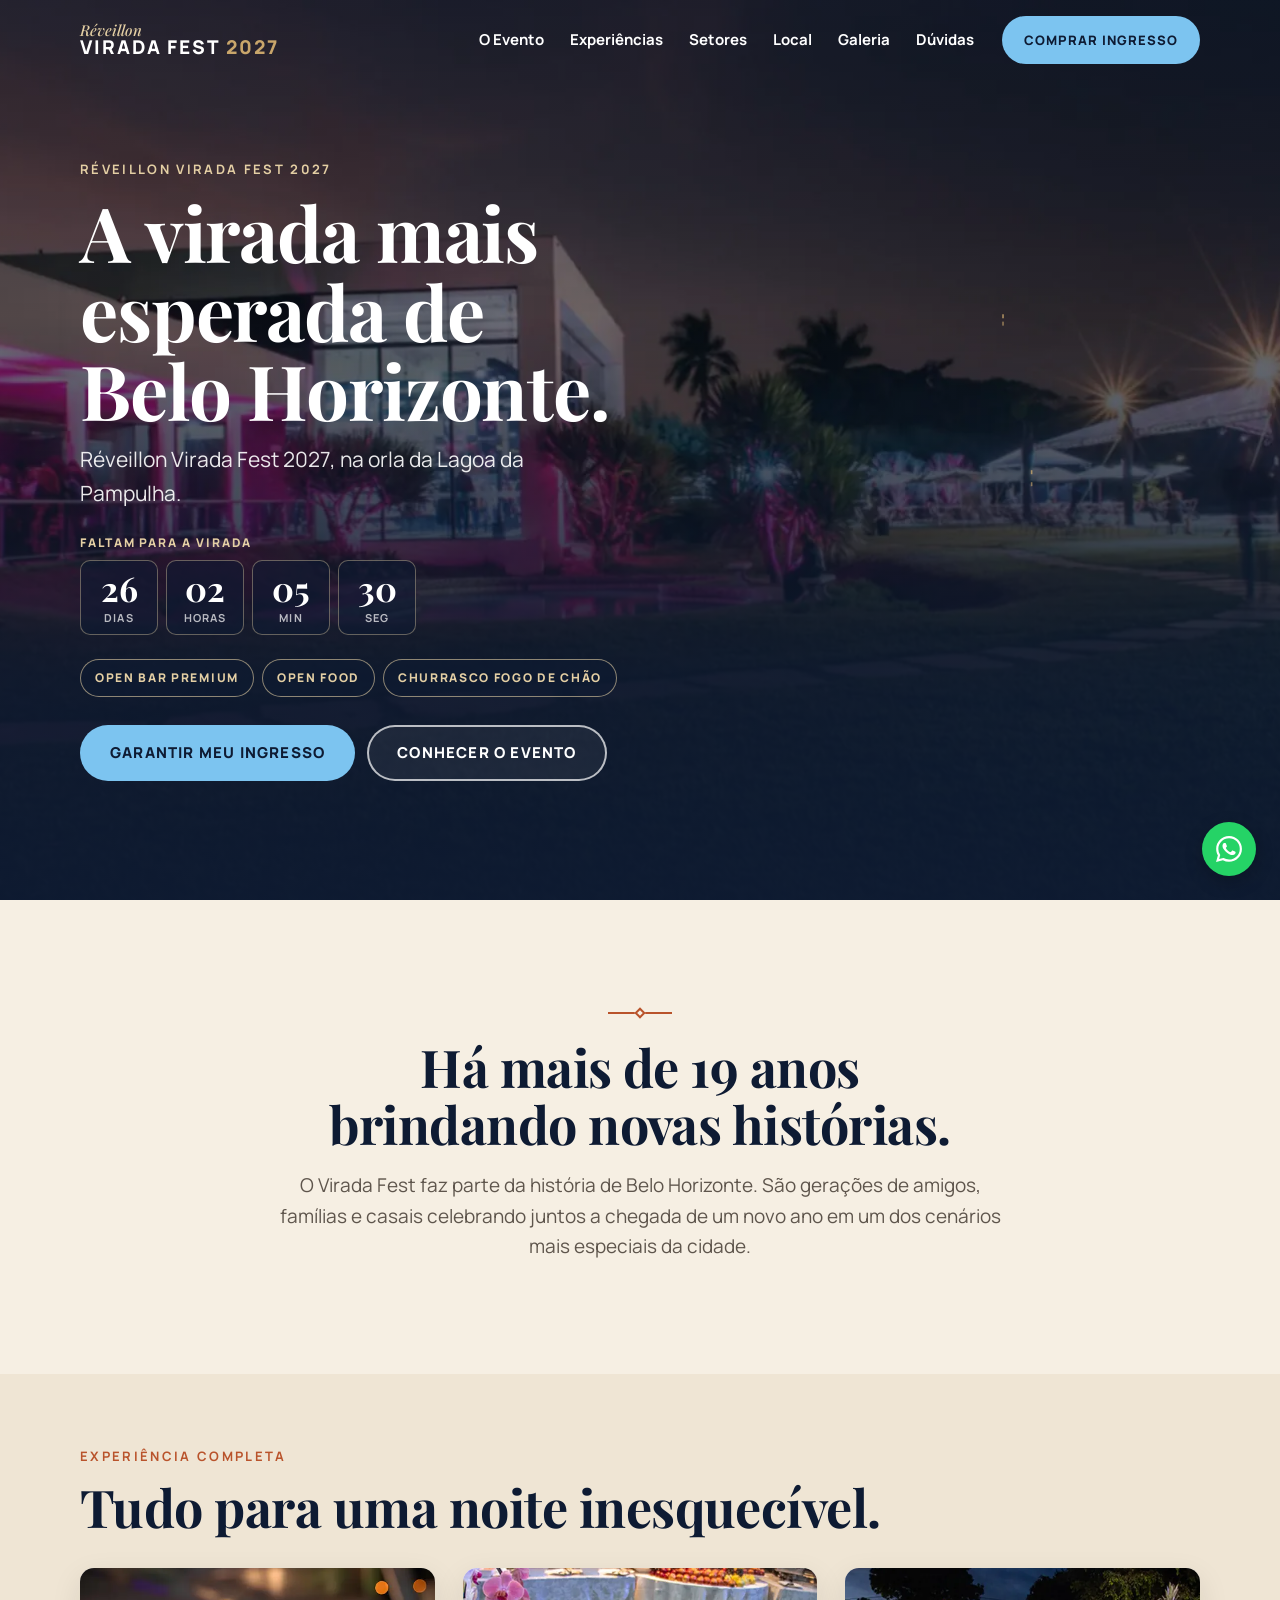
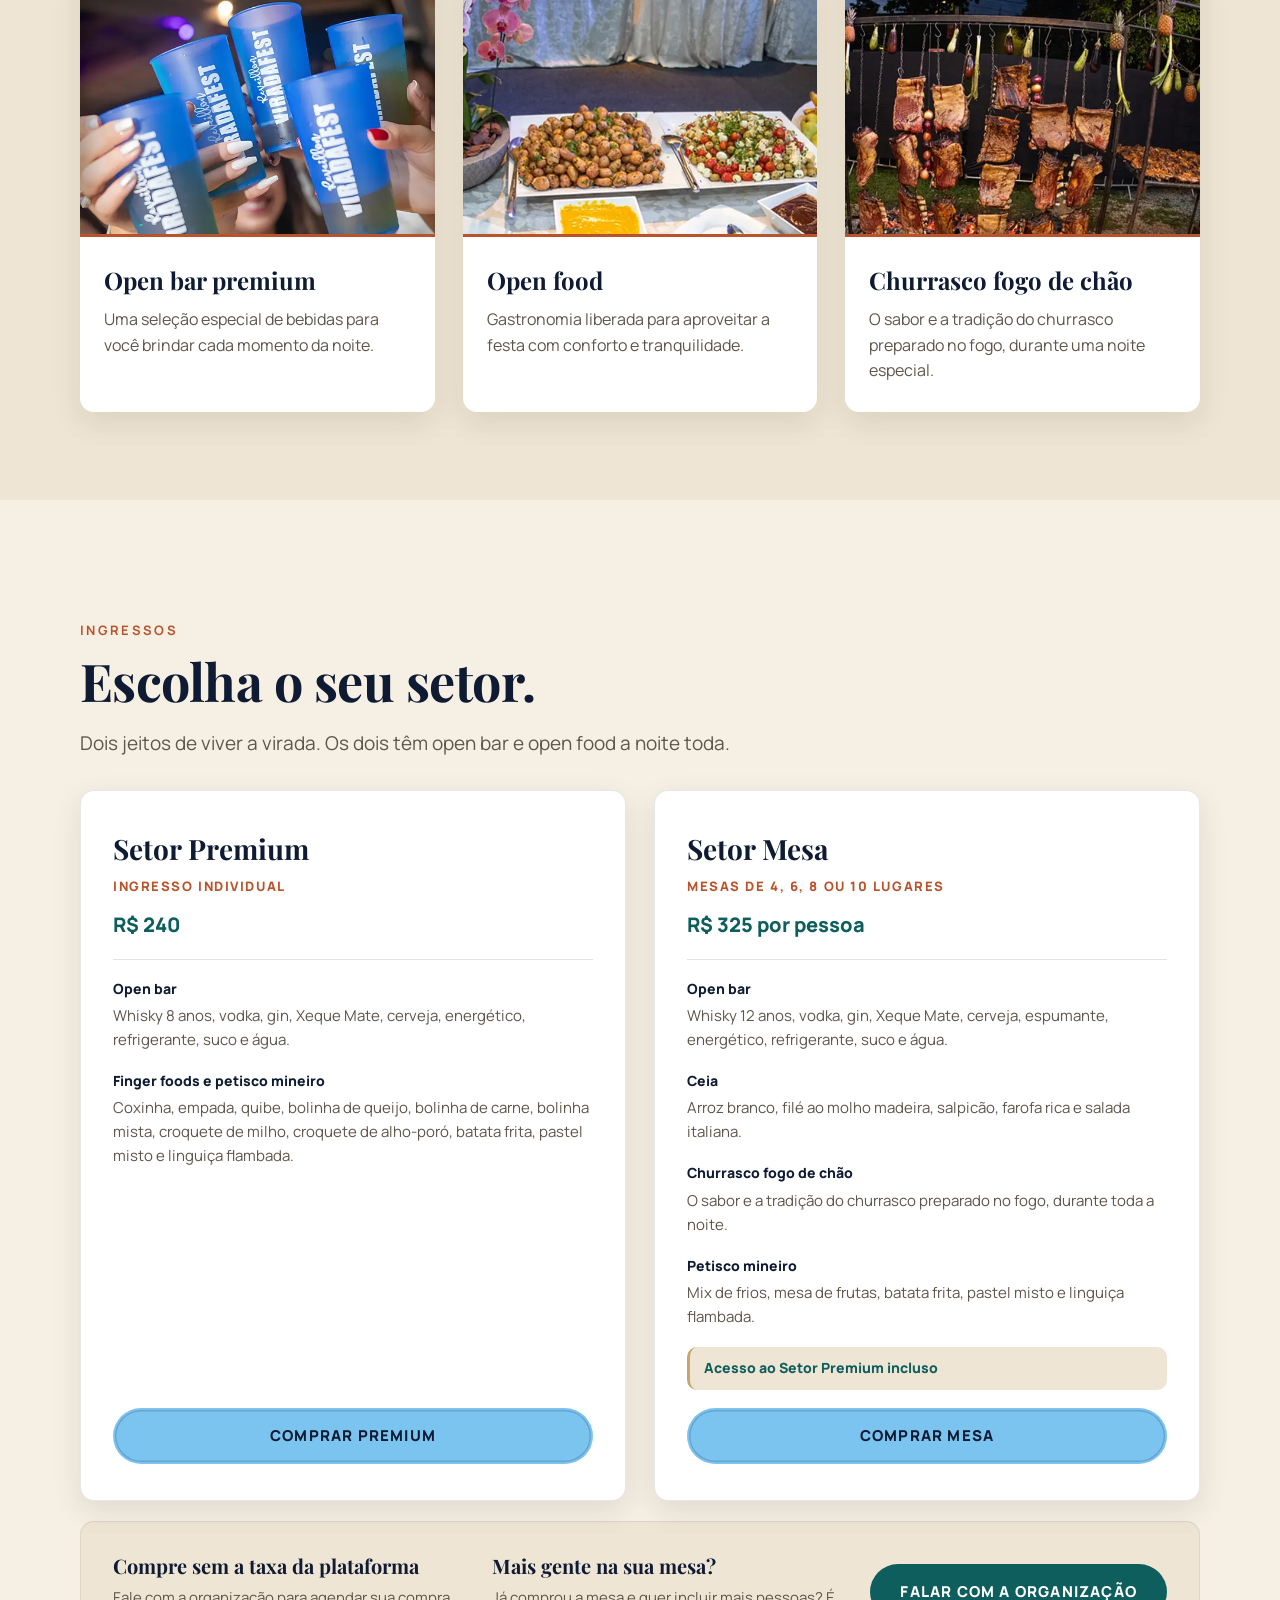
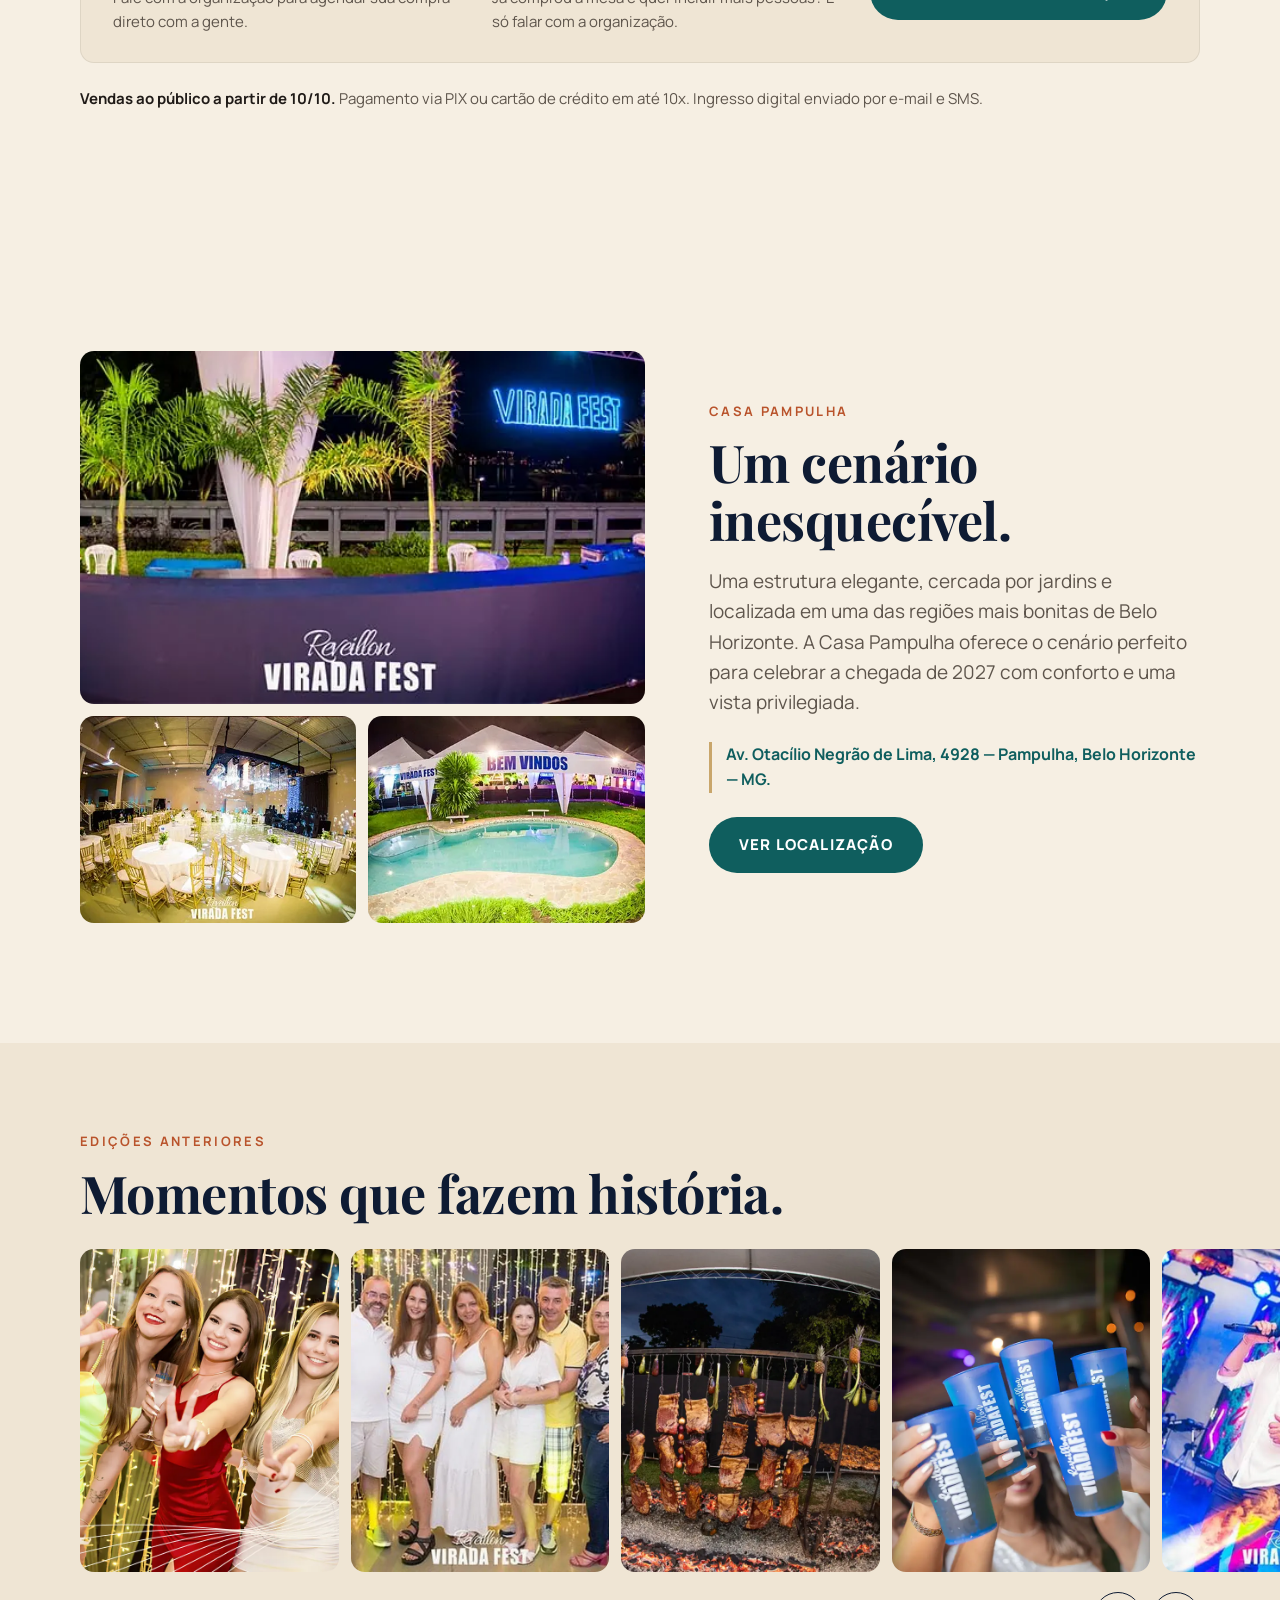
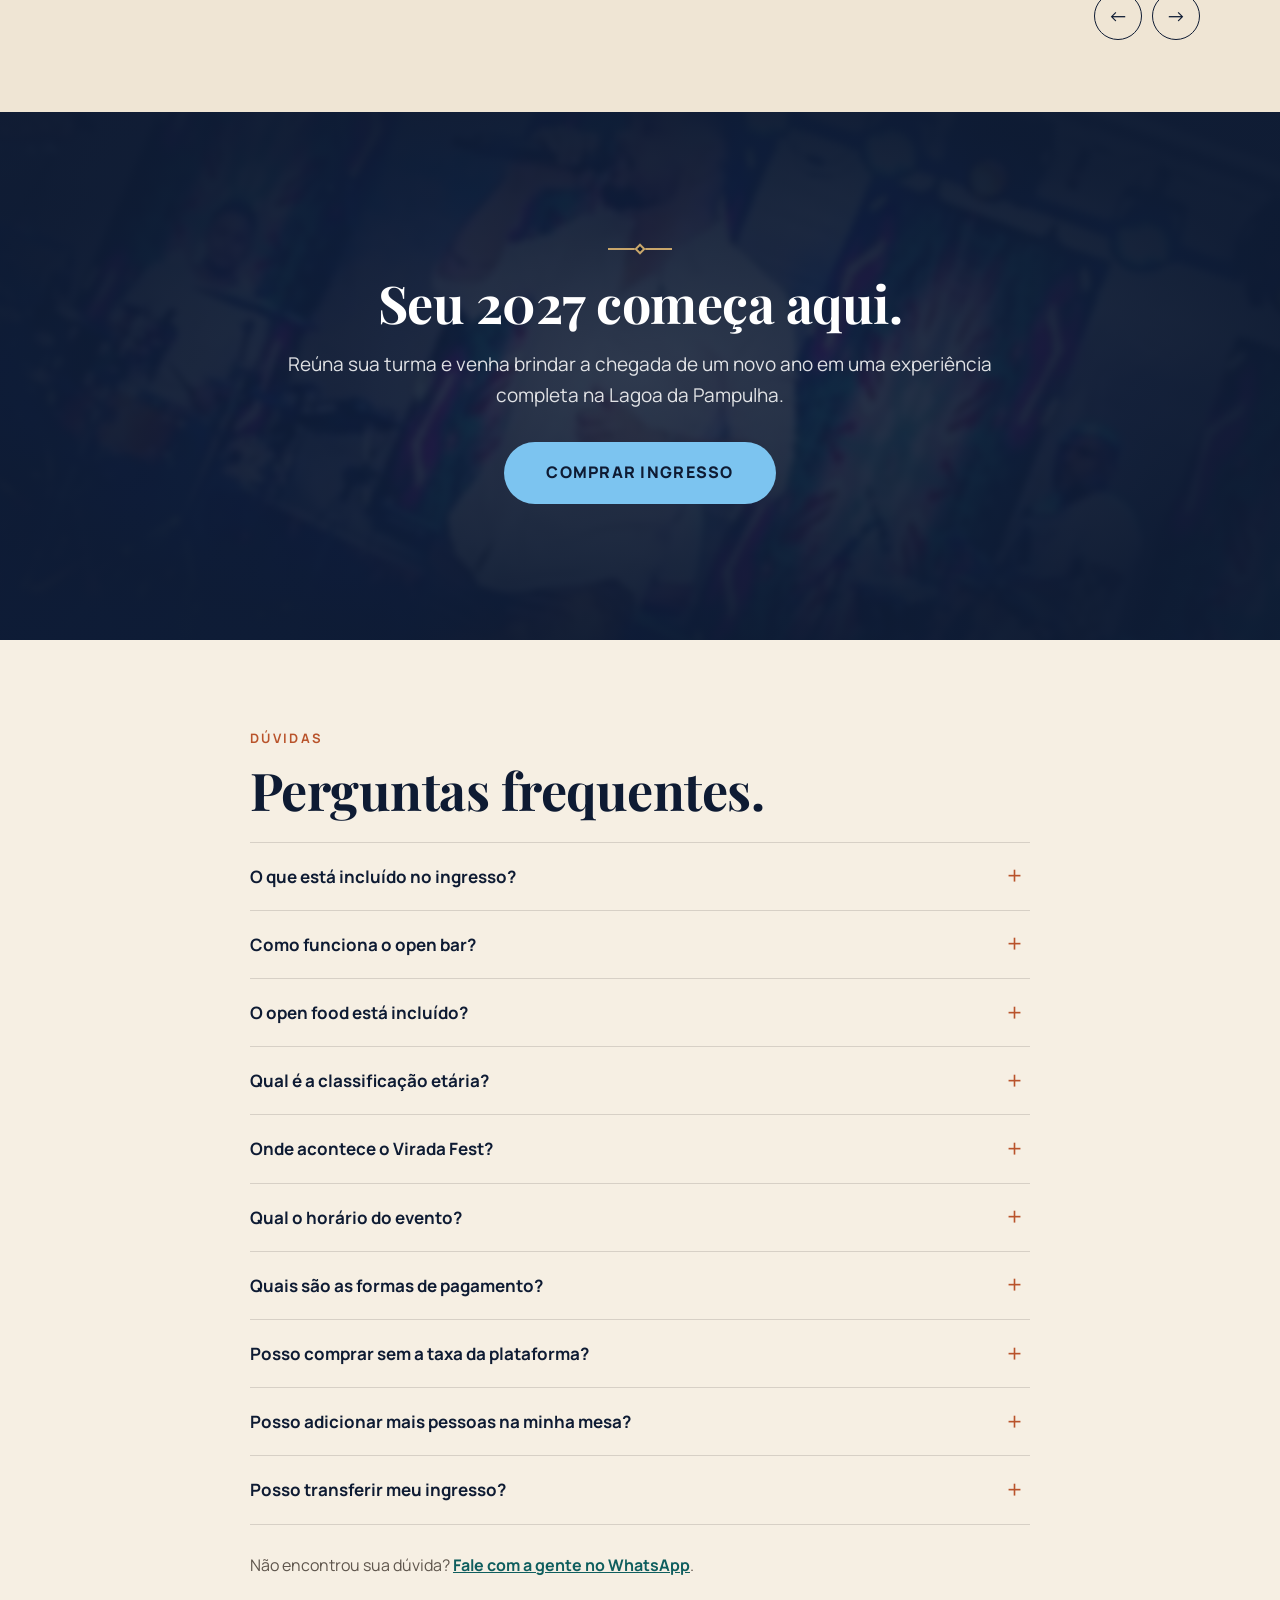
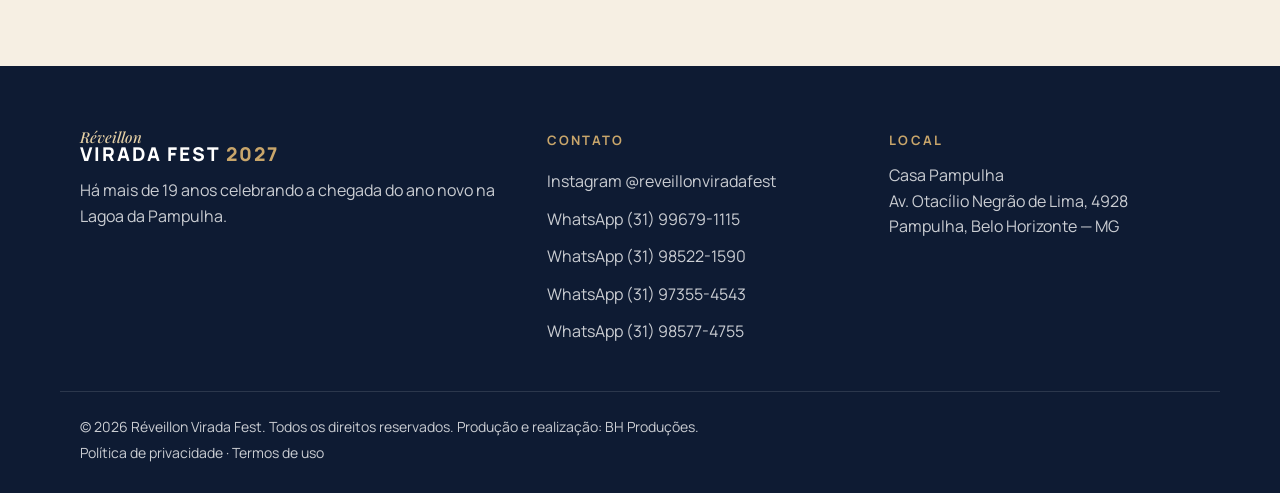
==== commit b4184d4f: "Add files via upload" ====
--- a/index.html
+++ b/index.html
@@ -228,6 +228,17 @@
             <a class="btn btn--primary btn--block js-comprar" href="#comprar">Comprar mesa</a>
           </article>
         </div>
+        <div class="sectors__extra">
+          <div>
+            <h3>Compre sem a taxa da plataforma</h3>
+            <p>Fale com a organização para agendar sua compra direto com a gente.</p>
+          </div>
+          <div>
+            <h3>Mais gente na sua mesa?</h3>
+            <p>Já comprou a mesa e quer incluir mais pessoas? É só falar com a organização.</p>
+          </div>
+          <a class="btn btn--teal js-whatsapp" href="#" target="_blank" rel="noopener">Falar com a organização</a>
+        </div>
         <p class="sectors__note"><span class="js-preco-nota" hidden></span> Pagamento via PIX ou cartão de crédito em até 10x. Ingresso digital enviado por e-mail e SMS.</p>
       </div>
     </section>
@@ -350,16 +361,16 @@
             <div class="faq__answer"><p>PIX, com confirmação imediata, ou cartão de crédito em até 10x. O ingresso é digital e chega por e-mail e SMS depois da confirmação.</p></div>
           </details>
           <details>
-            <summary>Há estacionamento no local?</summary>
-            <div class="faq__answer"><p>As informações sobre estacionamento serão confirmadas em breve.</p></div>
+            <summary>Posso comprar sem a taxa da plataforma?</summary>
+            <div class="faq__answer"><p>Sim. Fale com a organização pelo <a class="js-whatsapp" href="#" target="_blank" rel="noopener">WhatsApp</a> para agendar a compra direto com a gente, sem a taxa da plataforma de venda.</p></div>
+          </details>
+          <details>
+            <summary>Posso adicionar mais pessoas na minha mesa?</summary>
+            <div class="faq__answer"><p>Sim. Depois da compra, é só entrar em contato com a organização pelo <a class="js-whatsapp" href="#" target="_blank" rel="noopener">WhatsApp</a> para incluir mais pessoas na sua mesa.</p></div>
           </details>
           <details>
             <summary>Posso transferir meu ingresso?</summary>
             <div class="faq__answer"><p>A política de transferência será informada pela organização. Em caso de cancelamento do evento, o reembolso é processado automaticamente pela plataforma de venda.</p></div>
-          </details>
-          <details>
-            <summary>Em caso de chuva, o evento será realizado?</summary>
-            <div class="faq__answer"><p>Essa informação será confirmada pela organização em breve.</p></div>
           </details>
         </div>
 
--- a/assets/css/style.css
+++ b/assets/css/style.css
@@ -293,6 +293,11 @@
 .sector--feature .sector__block p { color: rgba(255, 255, 255, .82); }
 .sector__perk { margin: 0; padding: 10px 14px; border-radius: 10px; background: var(--cream-2); border-left: 3px solid var(--gold); font-weight: 800; font-size: 14px; color: var(--teal); }
 .sector .btn { margin-top: auto; }
+.sectors__extra { display: grid; gap: 18px; margin-top: 20px; padding: 24px; border-radius: var(--radius); background: var(--cream-2); border: 1px solid rgba(31, 26, 23, .08); }
+.sectors__extra h3 { margin: 0 0 4px; font-family: var(--font-title); font-size: 20px; color: var(--navy); }
+.sectors__extra p { margin: 0; font-size: 15px; color: var(--muted); }
+.sectors__extra .btn { justify-self: start; }
+@media (min-width: 960px) { .sectors__extra { grid-template-columns: 1fr 1fr auto; align-items: center; gap: 32px; padding: 28px 32px; } }
 .sectors__note { margin: 24px 0 0; font-size: 15px; color: var(--muted); }
 .sectors__note span { font-weight: 700; color: var(--ink); }
 @media (min-width: 960px) {
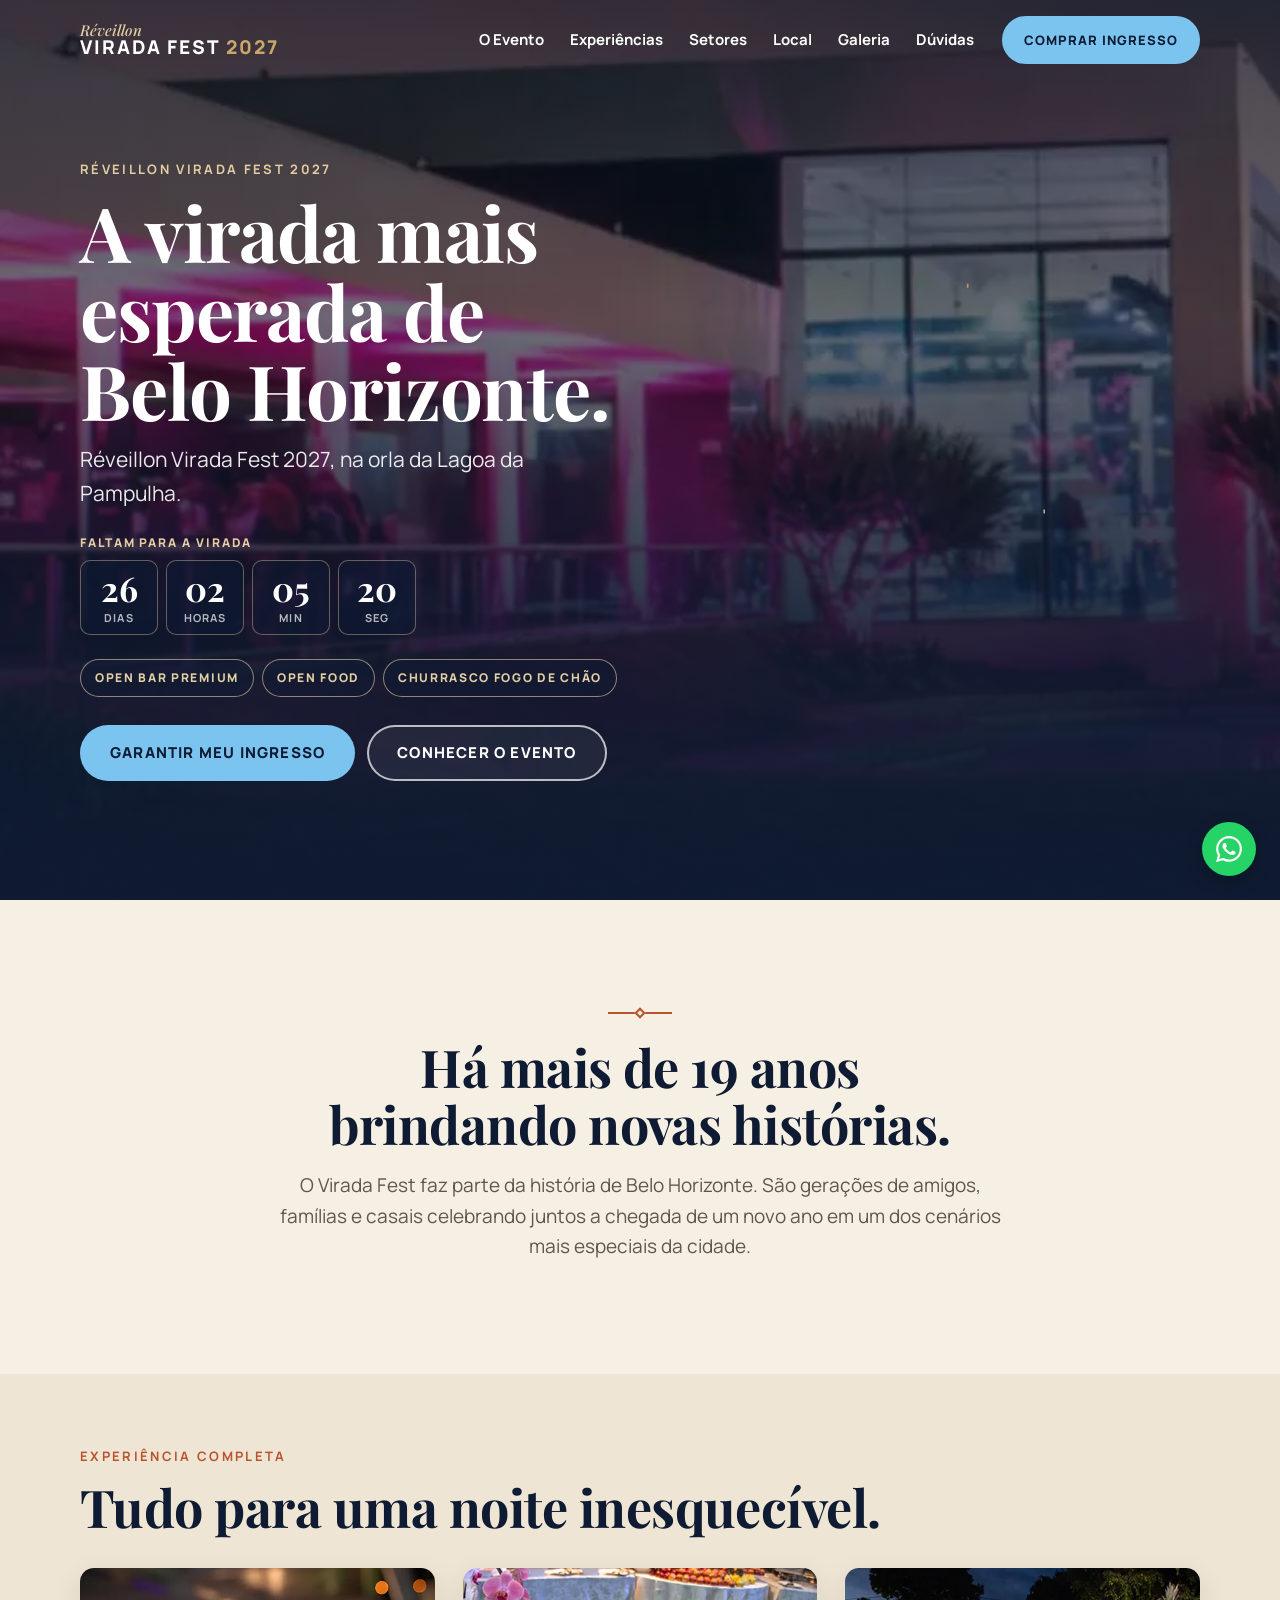
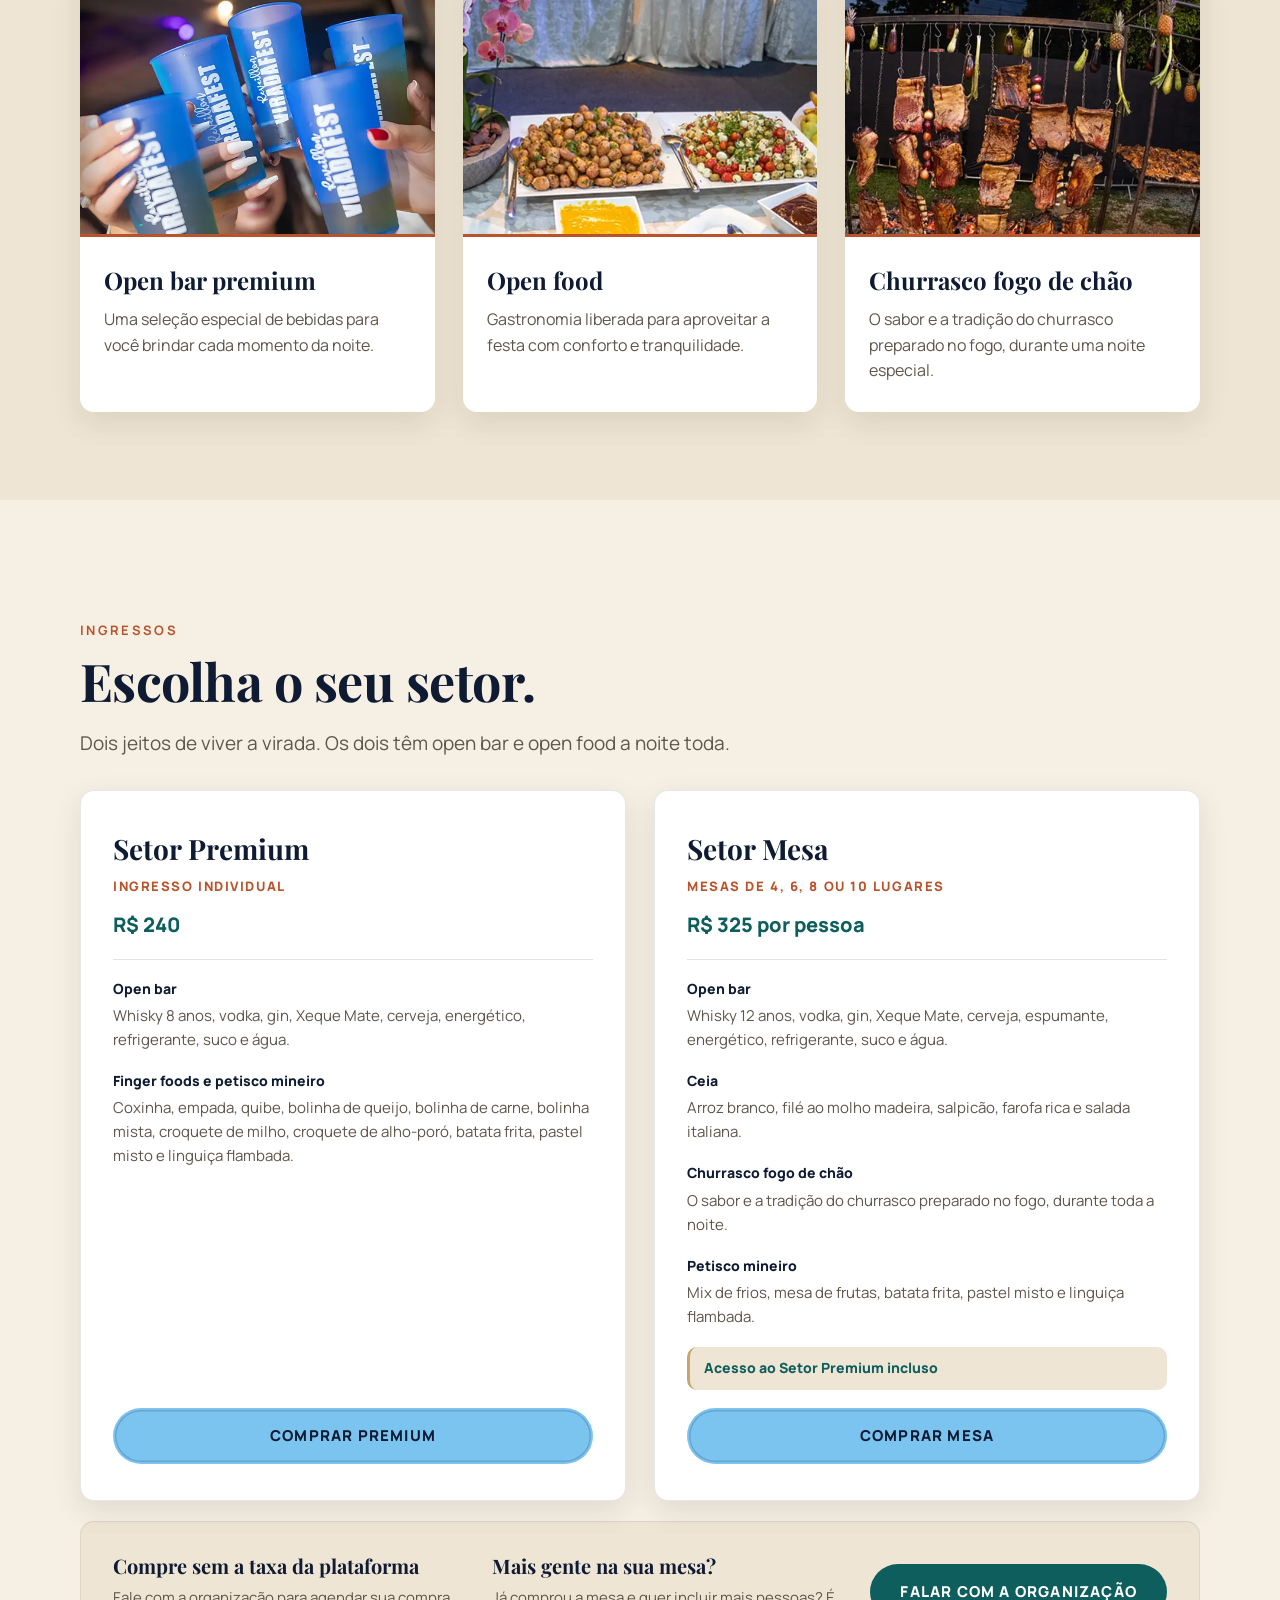
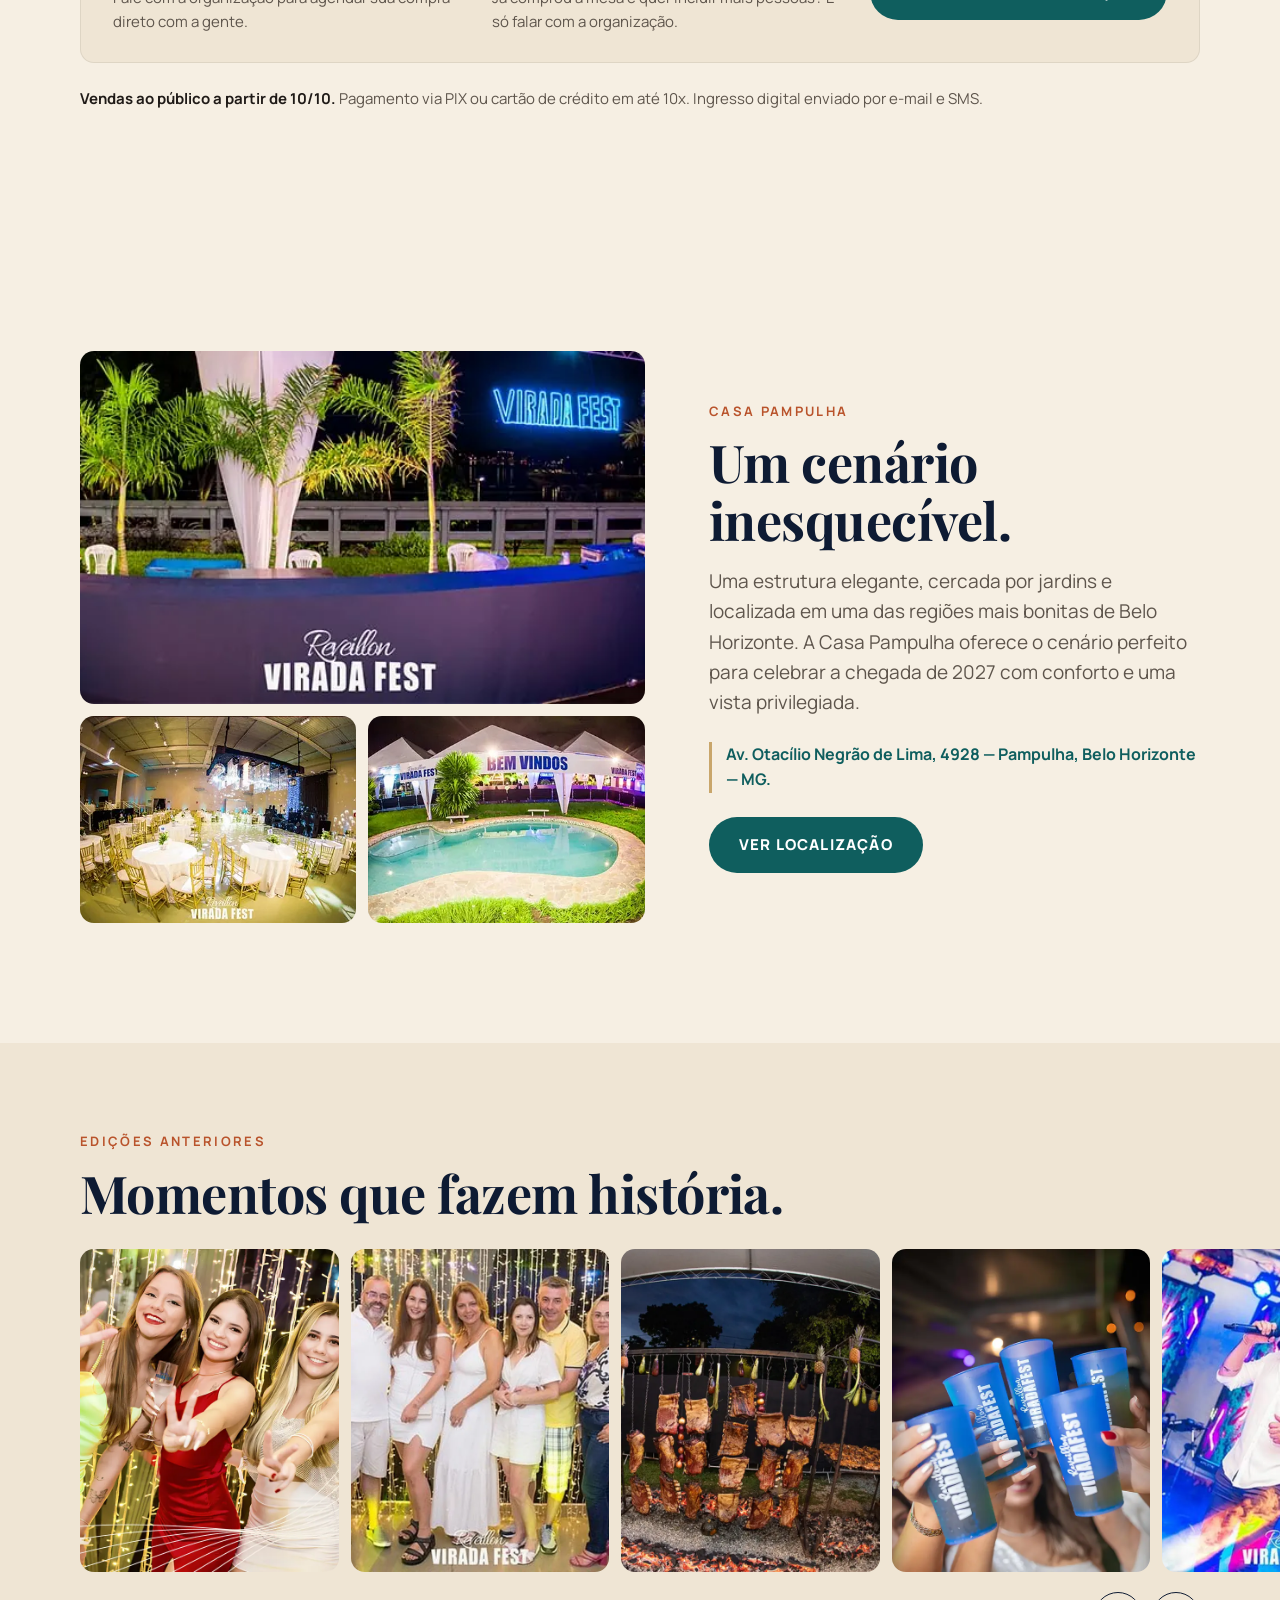
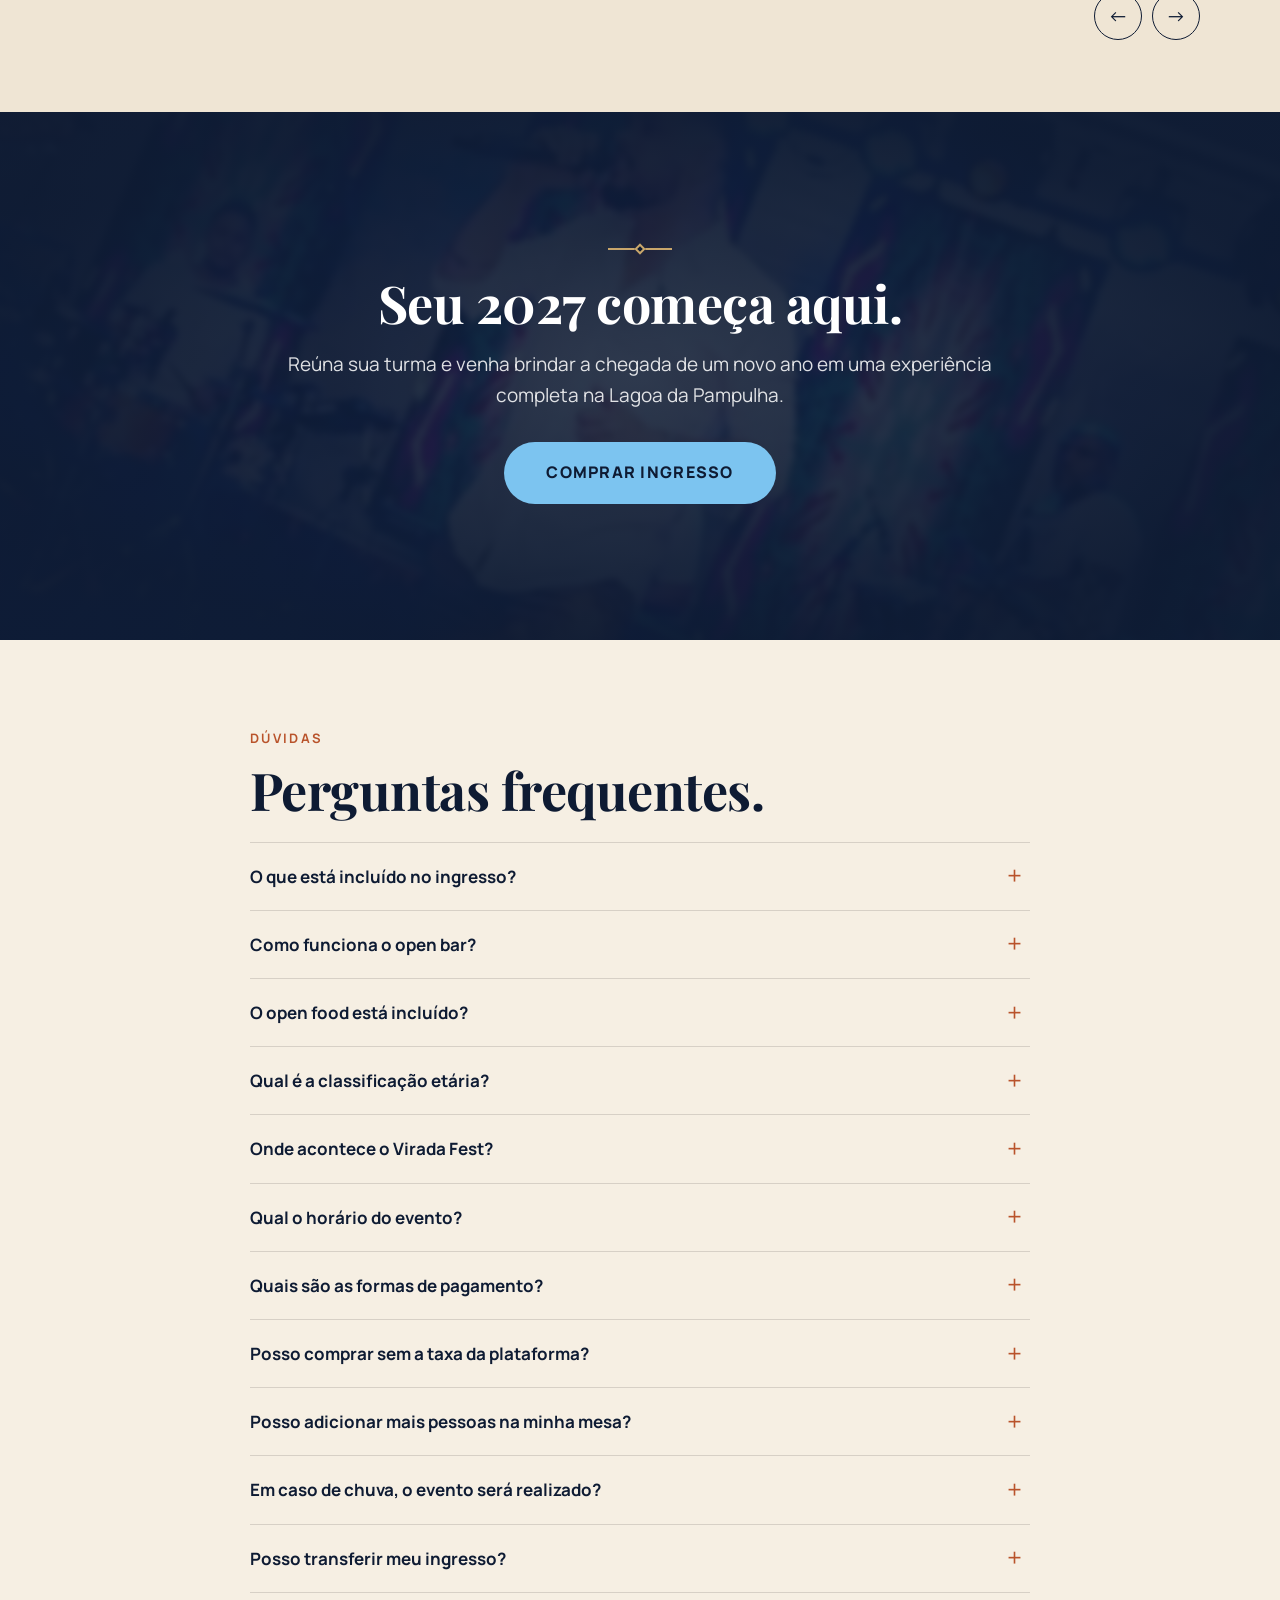
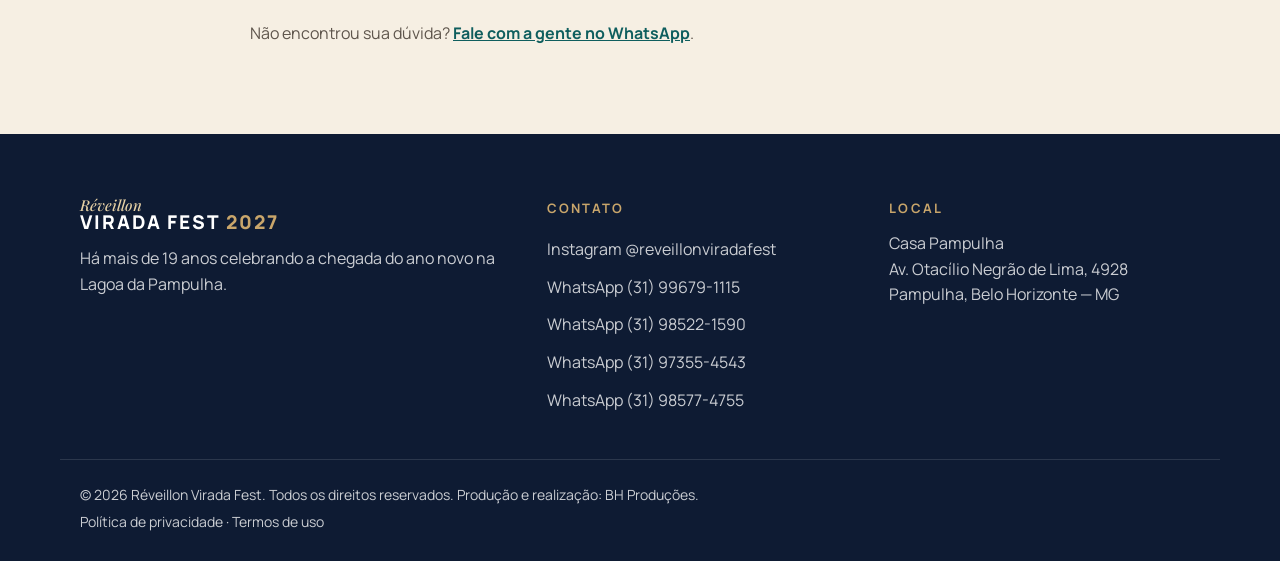
==== commit 22c35f5c: "Add files via upload" ====
--- a/index.html
+++ b/index.html
@@ -369,6 +369,10 @@
             <div class="faq__answer"><p>Sim. Depois da compra, é só entrar em contato com a organização pelo <a class="js-whatsapp" href="#" target="_blank" rel="noopener">WhatsApp</a> para incluir mais pessoas na sua mesa.</p></div>
           </details>
           <details>
+            <summary>Em caso de chuva, o evento será realizado?</summary>
+            <div class="faq__answer"><p>Sim. O Virada Fest acontece em espaço coberto, então a festa segue normalmente com chuva.</p></div>
+          </details>
+          <details>
             <summary>Posso transferir meu ingresso?</summary>
             <div class="faq__answer"><p>A política de transferência será informada pela organização. Em caso de cancelamento do evento, o reembolso é processado automaticamente pela plataforma de venda.</p></div>
           </details>
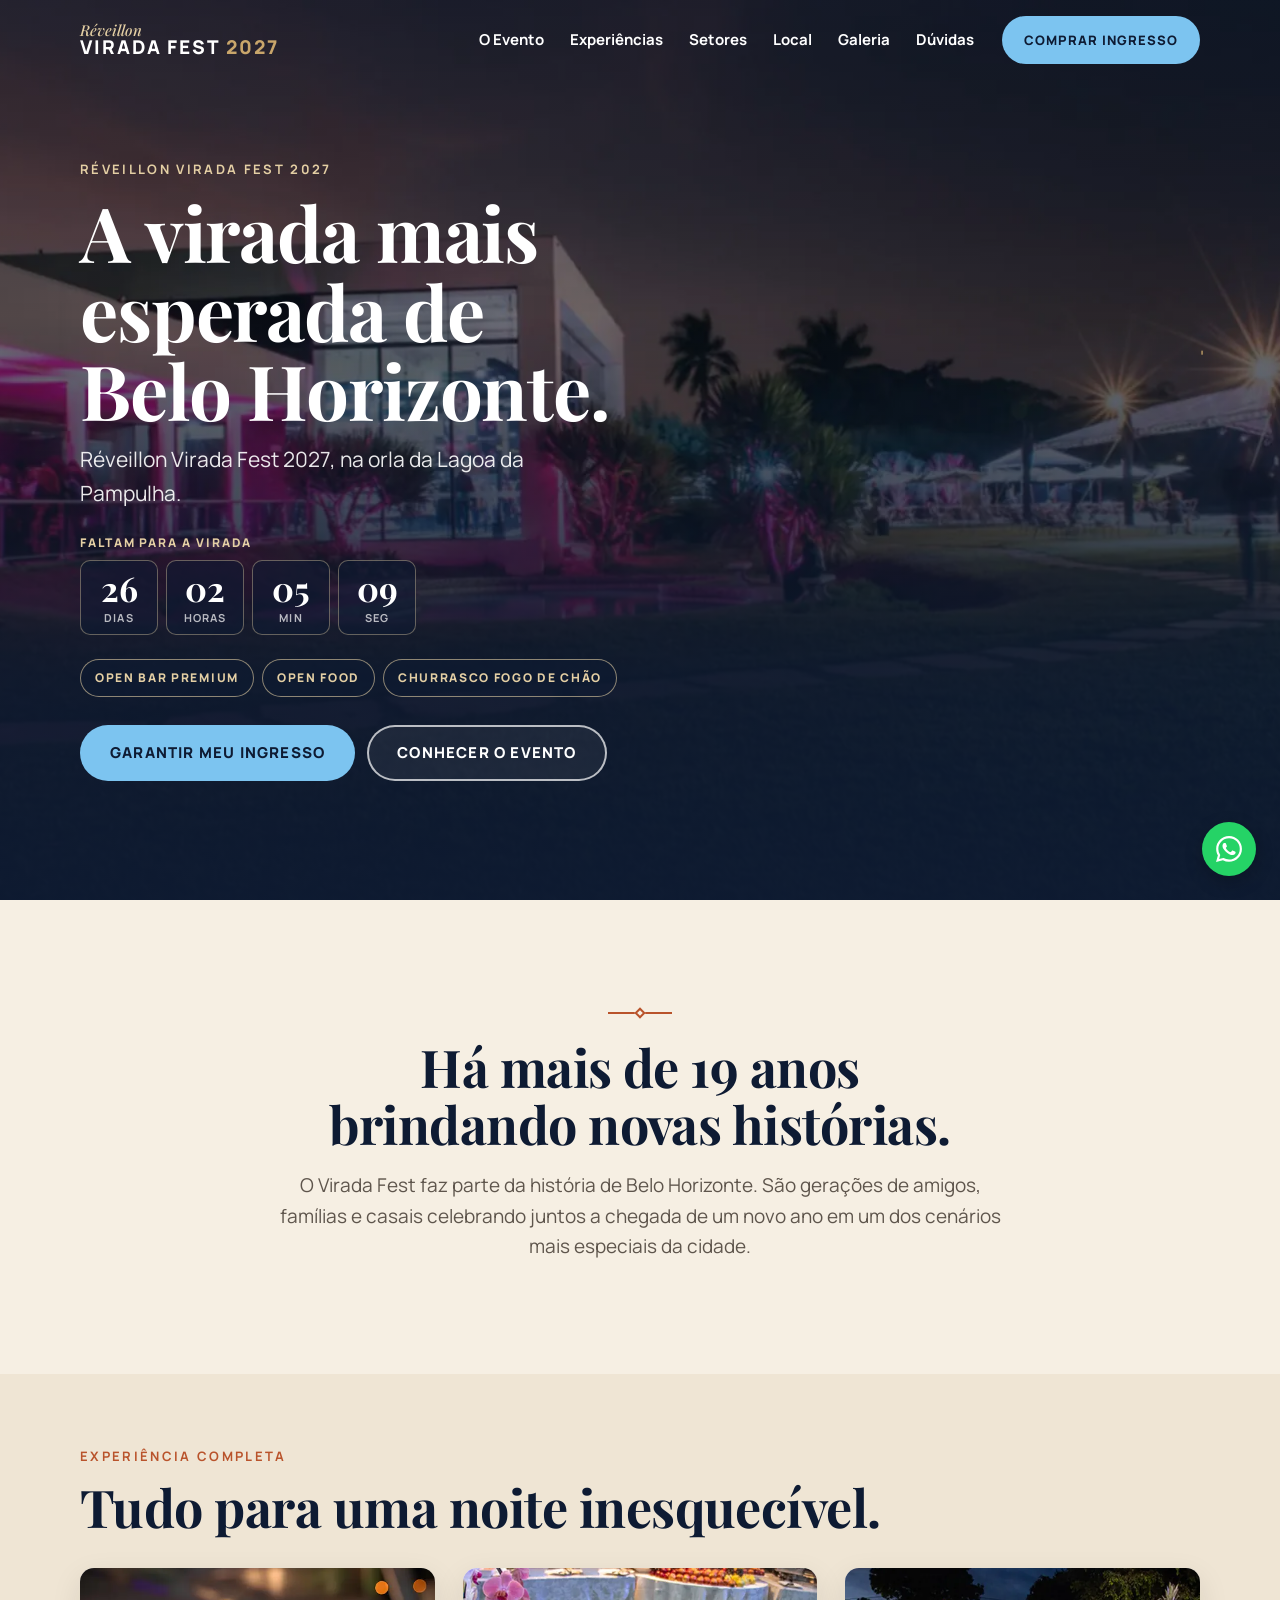
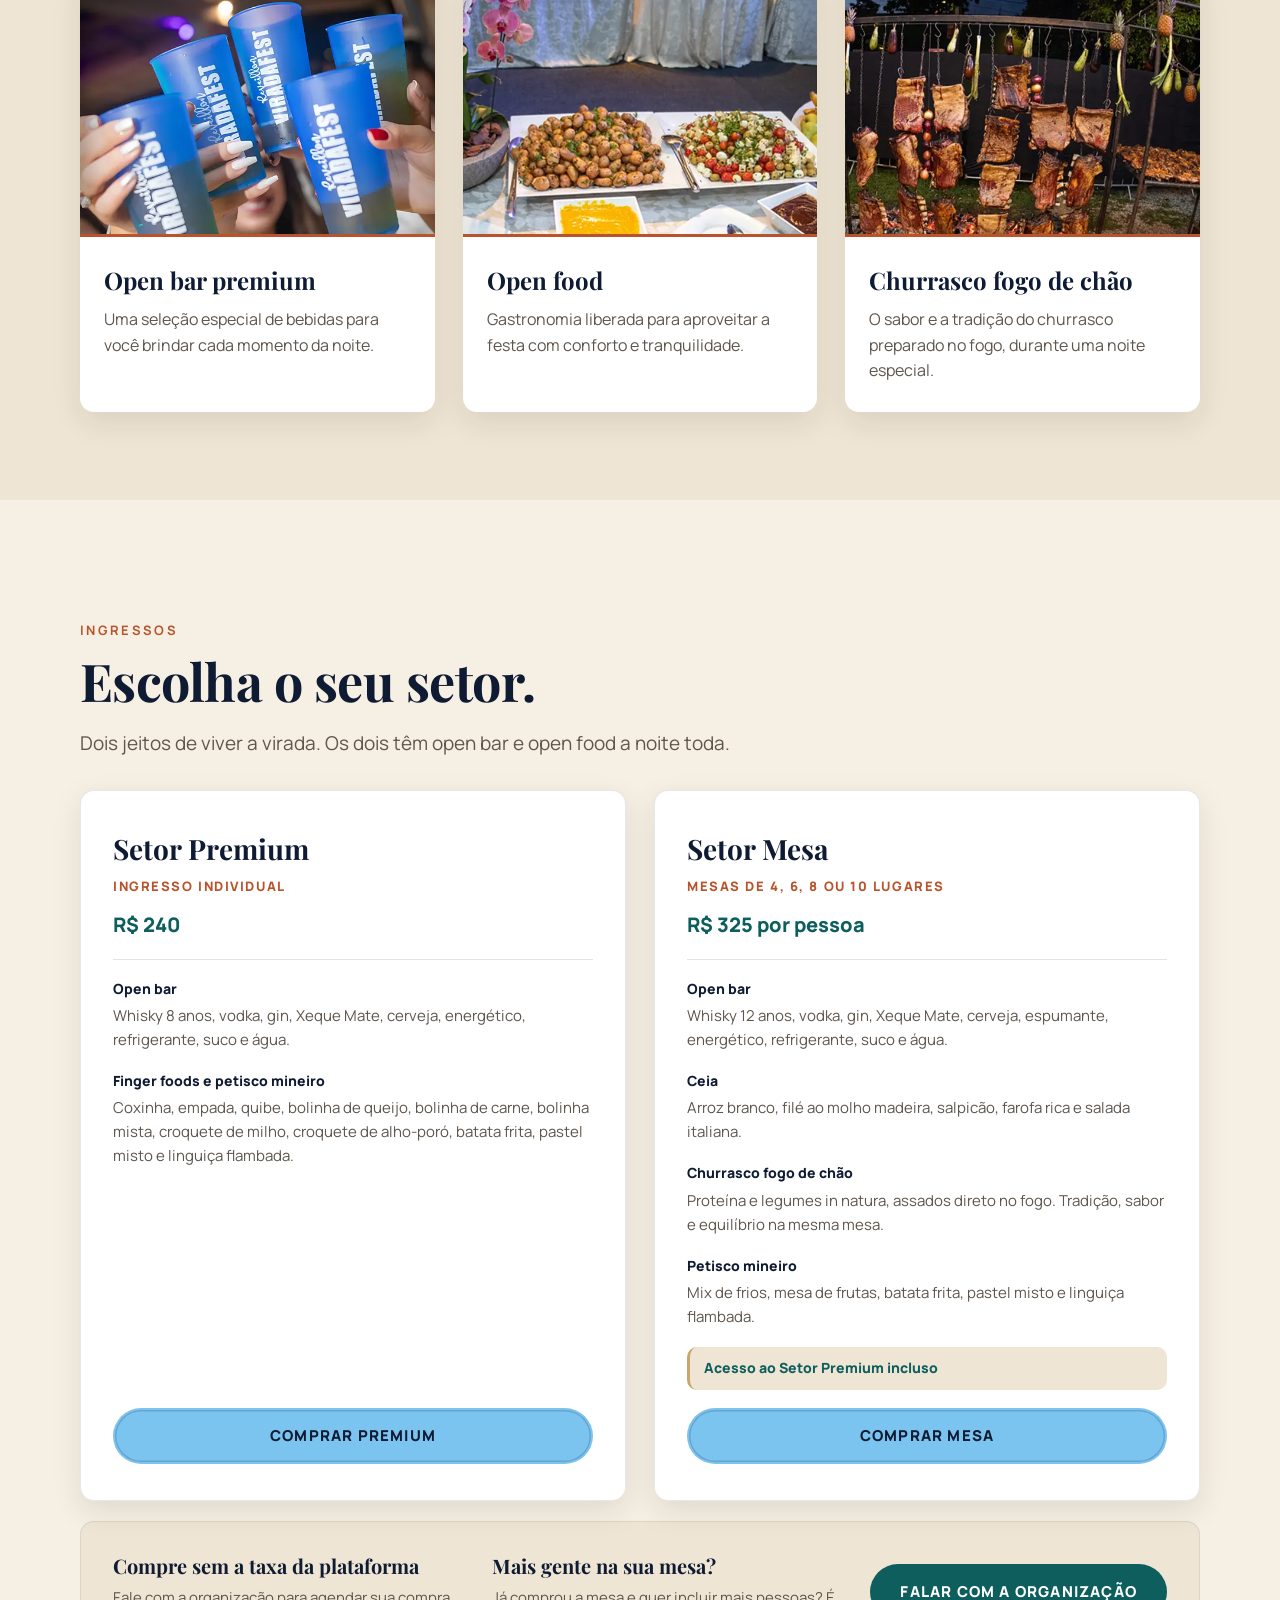
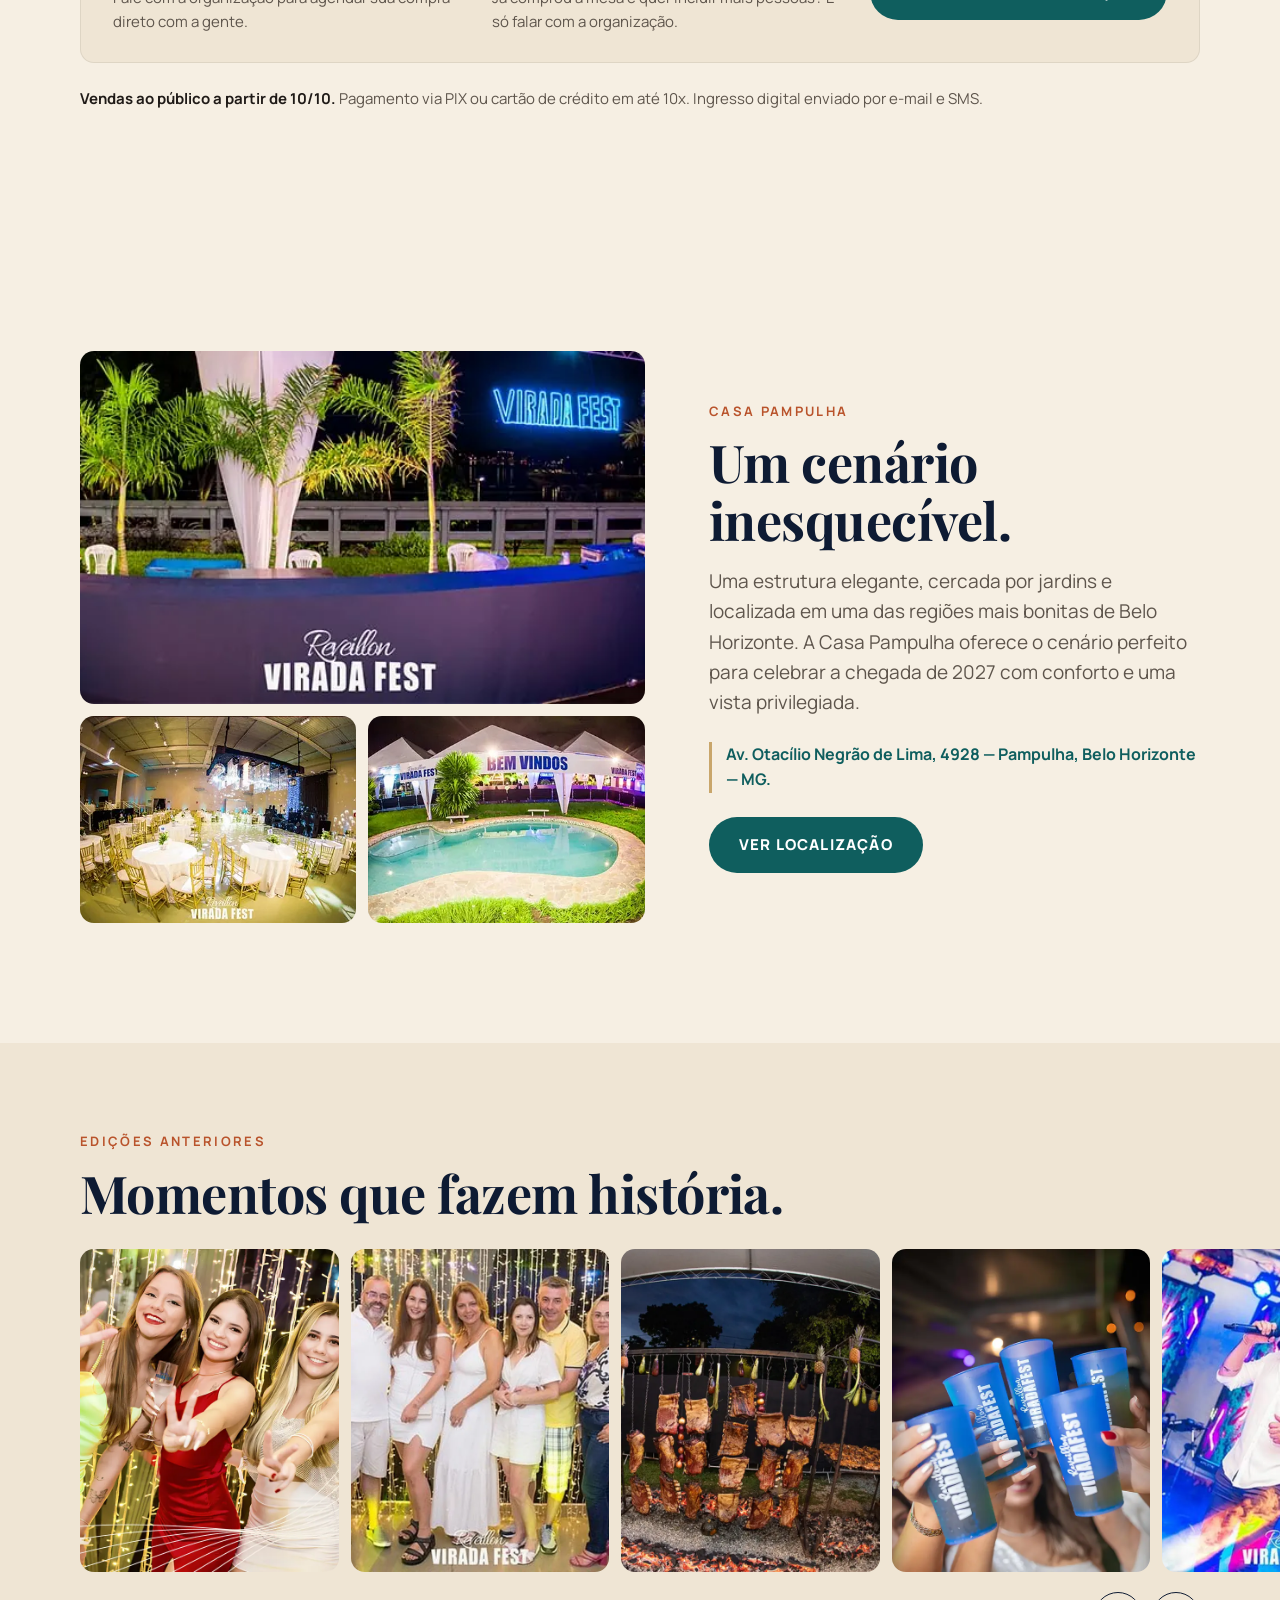
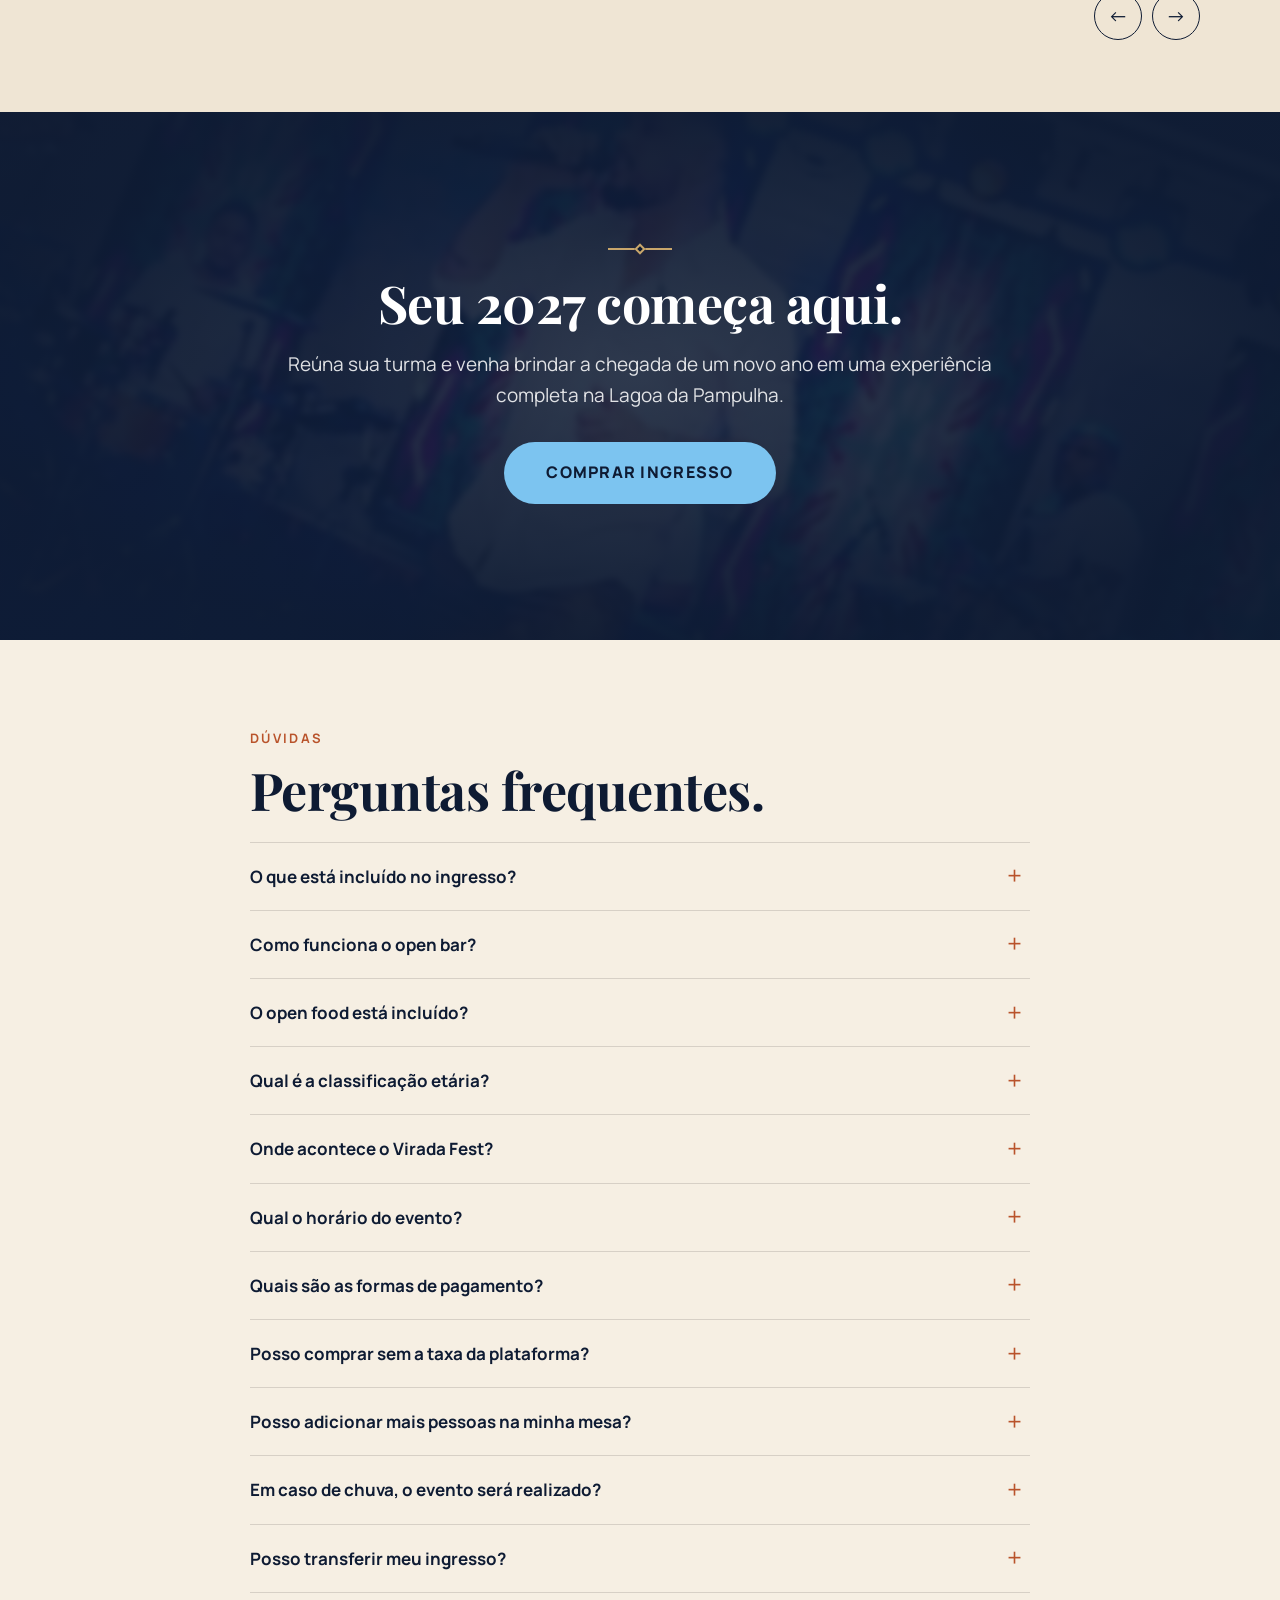
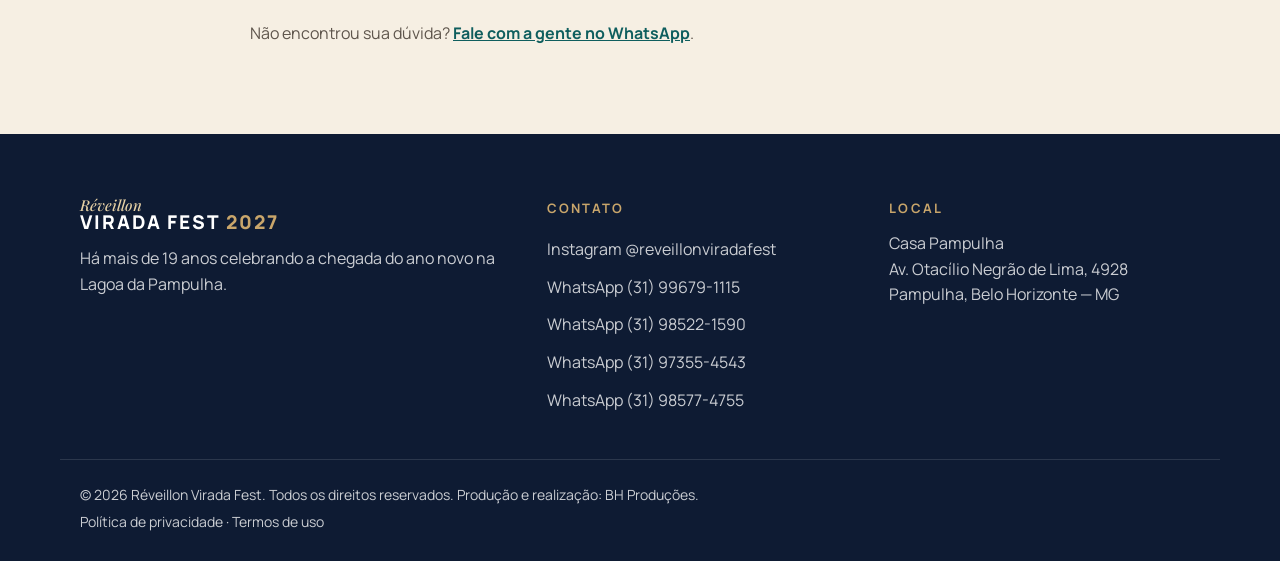
==== commit bd2b6c1b: "Add files via upload" ====
--- a/index.html
+++ b/index.html
@@ -218,7 +218,7 @@
             </div>
             <div class="sector__block">
               <h4>Churrasco fogo de chão</h4>
-              <p>O sabor e a tradição do churrasco preparado no fogo, durante toda a noite.</p>
+              <p>Proteína e legumes in natura, assados direto no fogo. Tradição, sabor e equilíbrio na mesma mesa.</p>
             </div>
             <div class="sector__block">
               <h4>Petisco mineiro</h4>
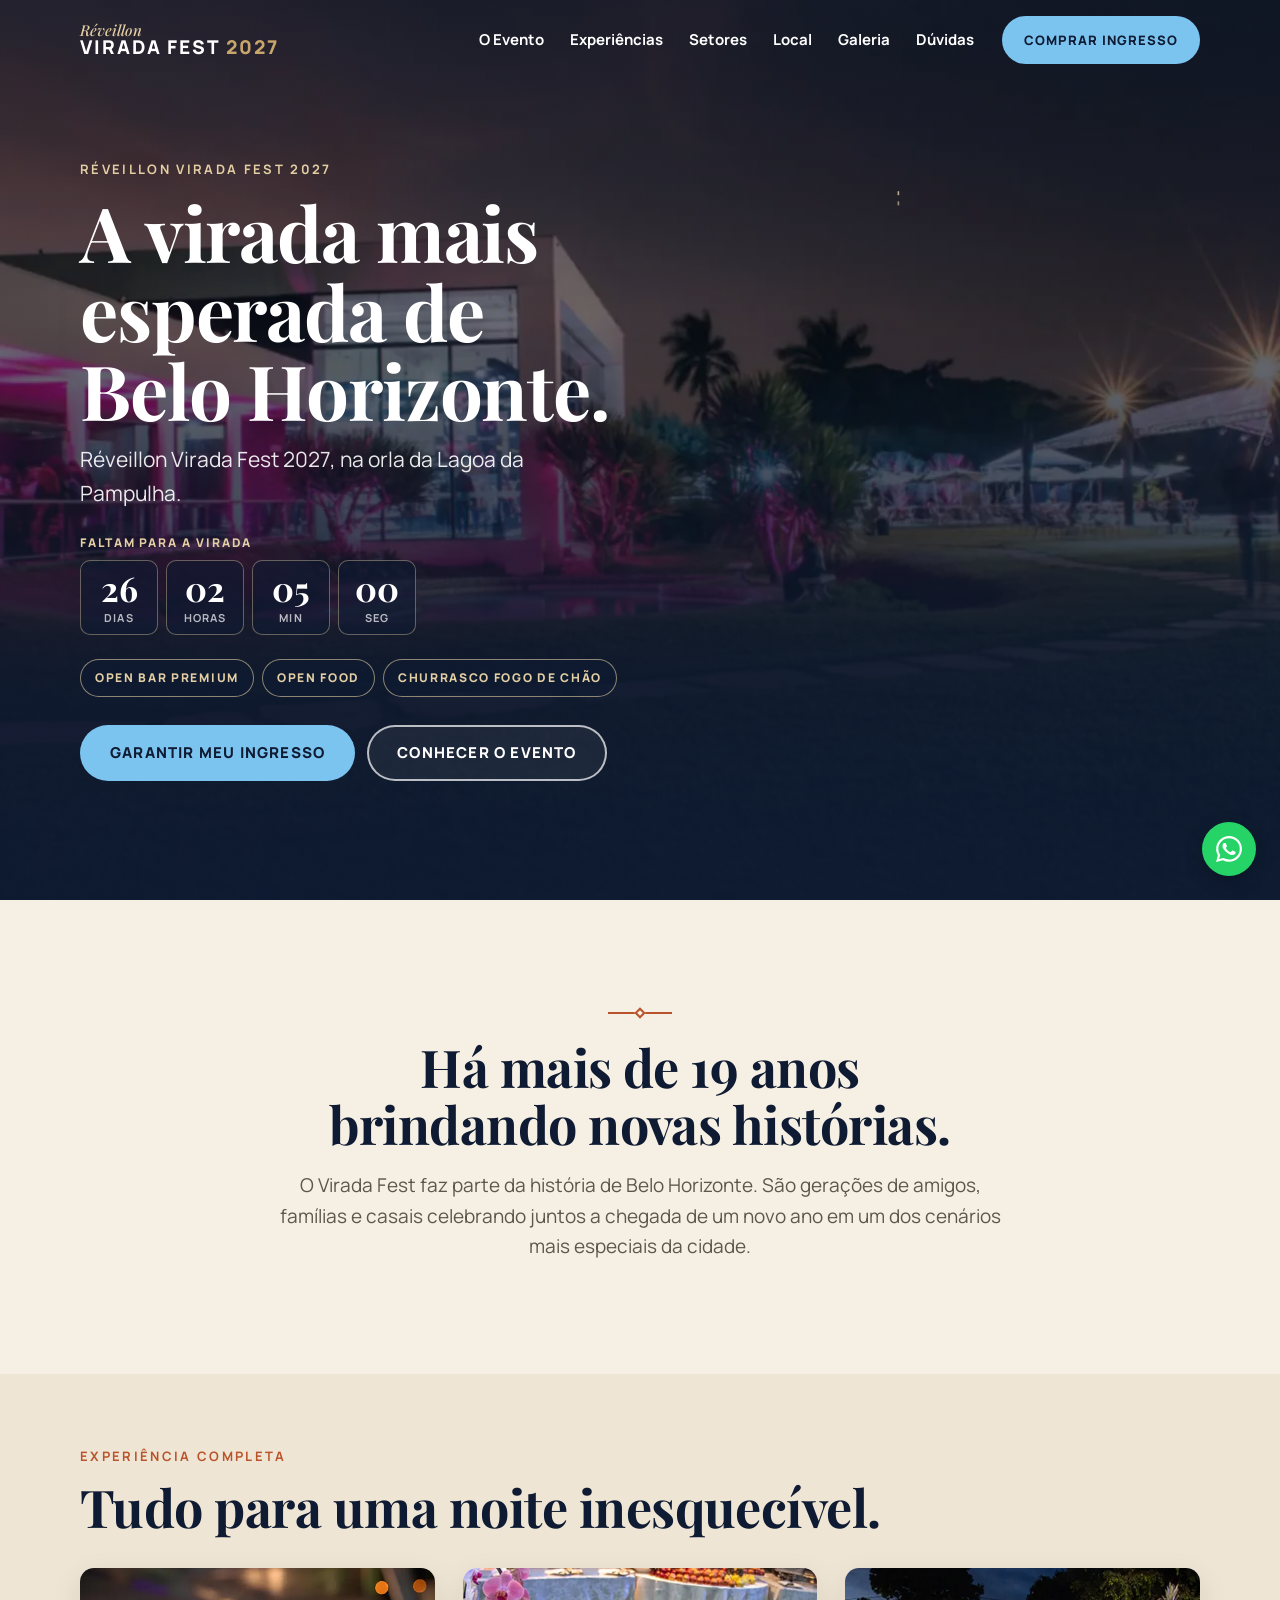
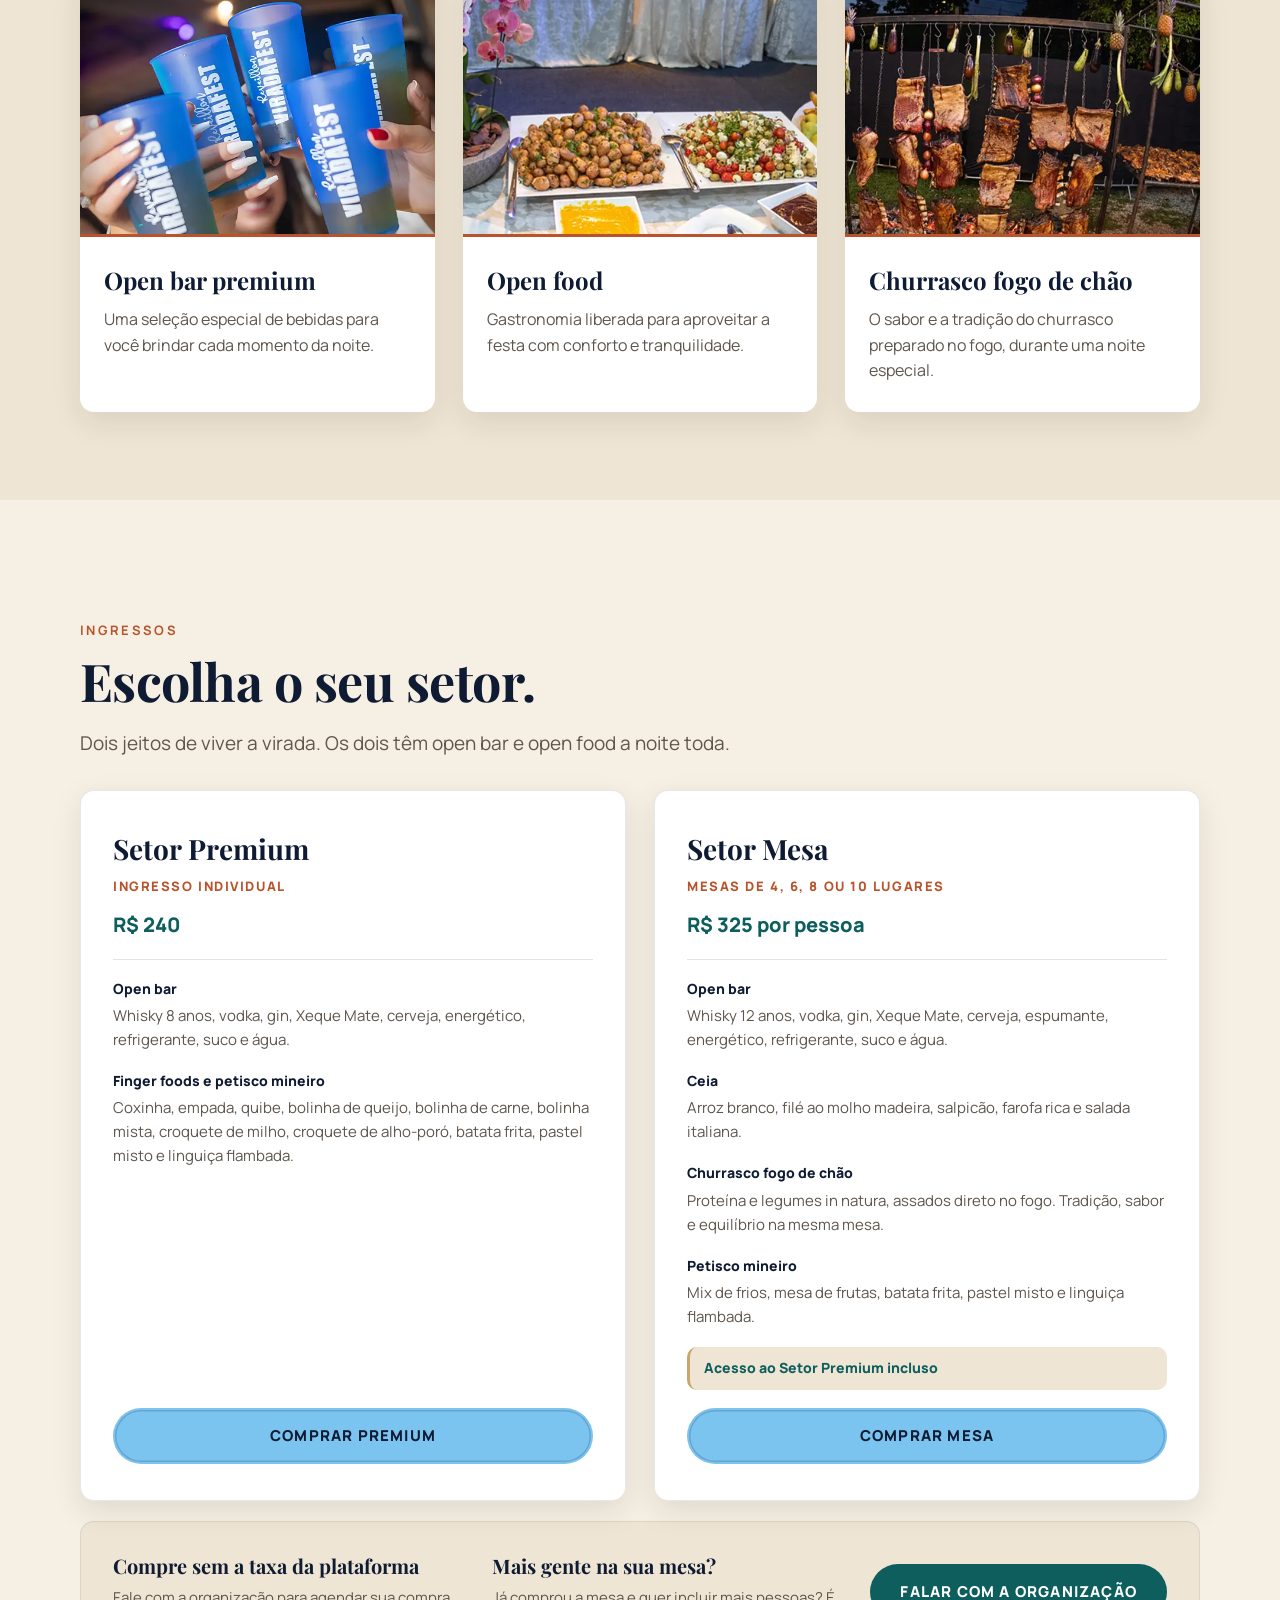
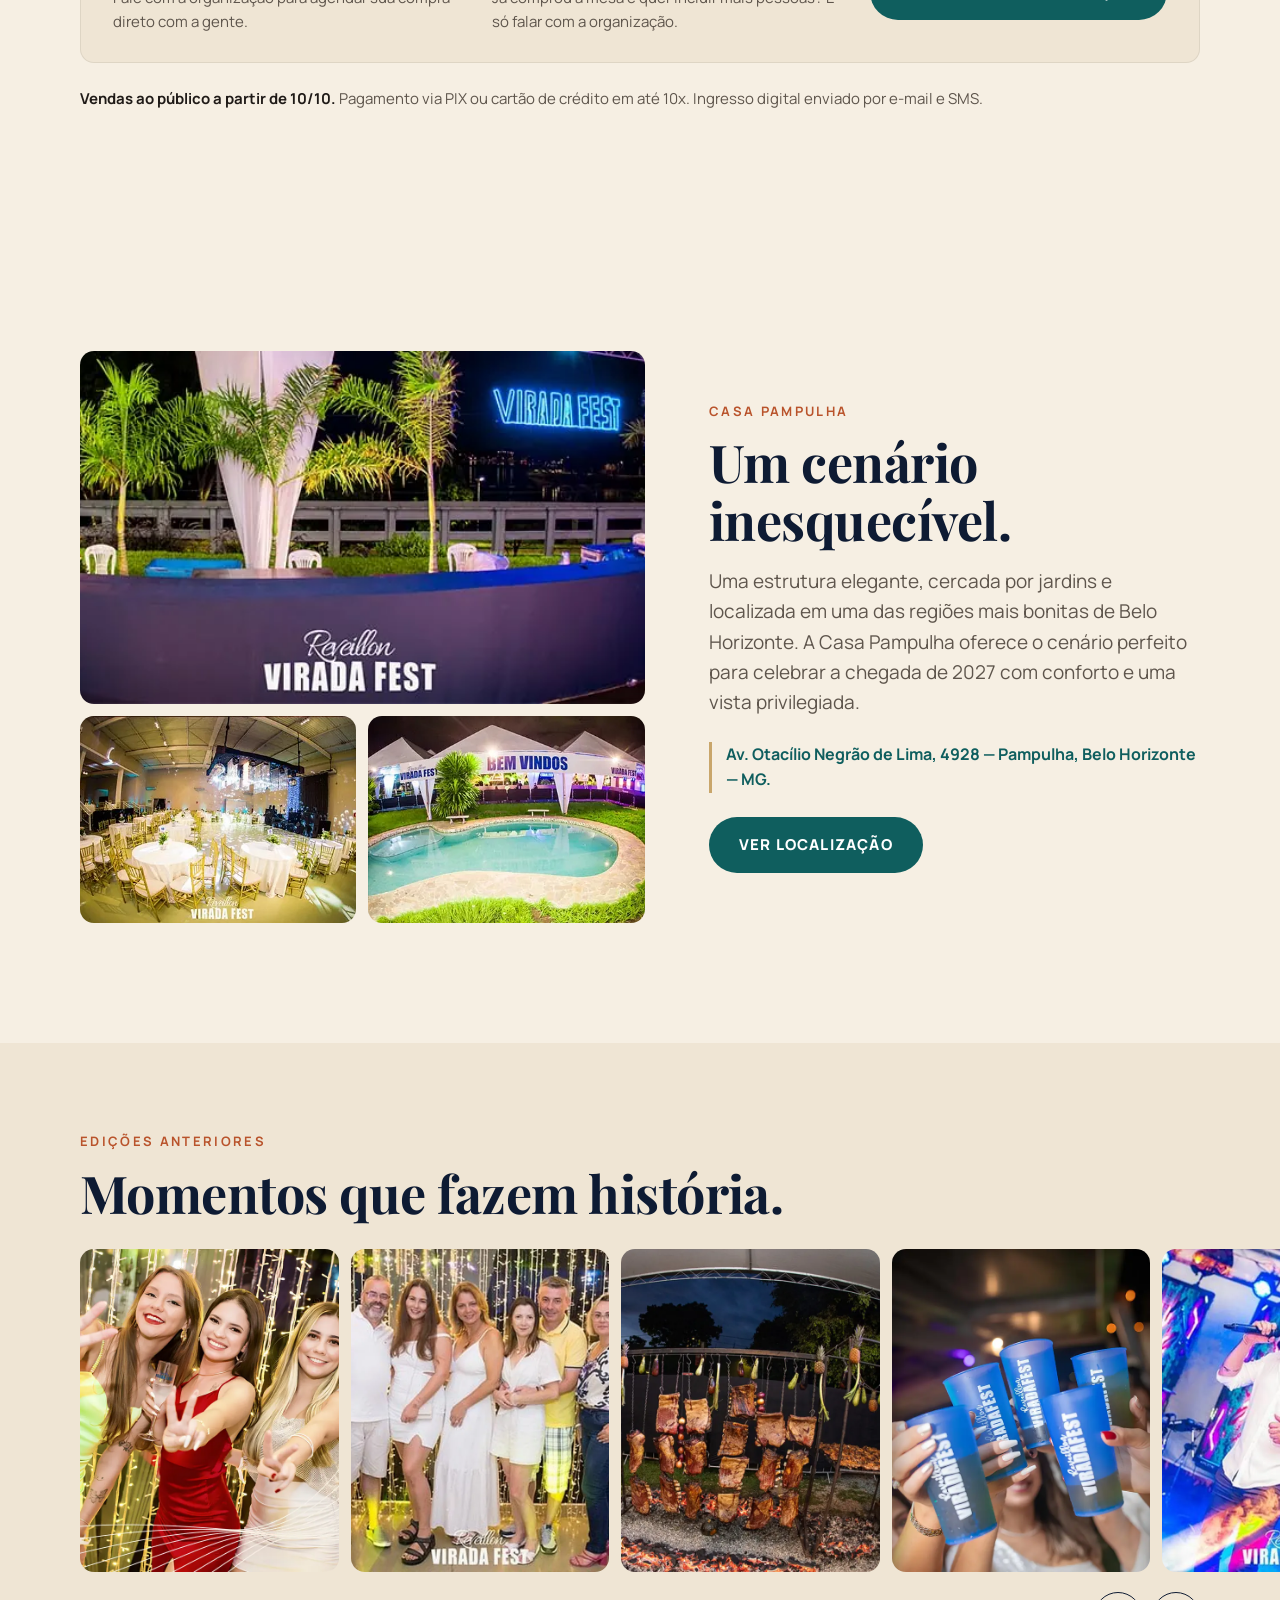
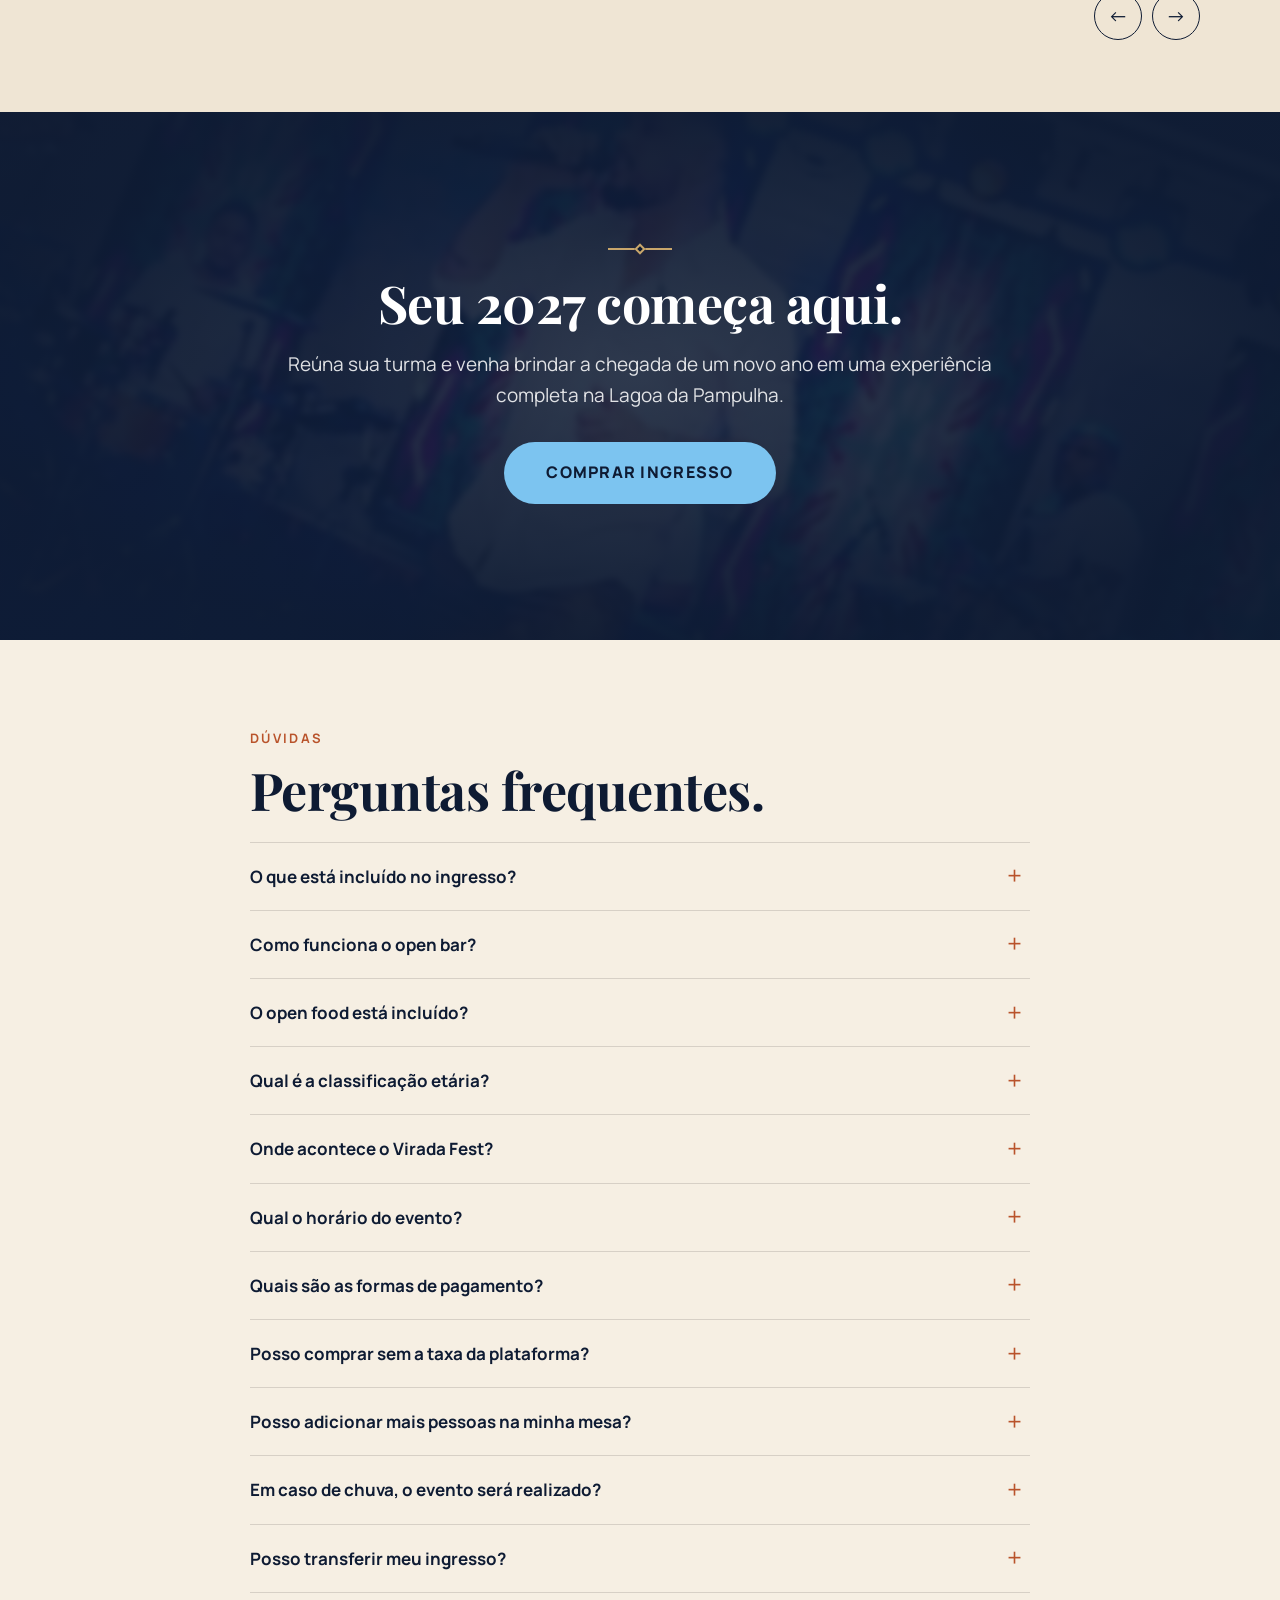
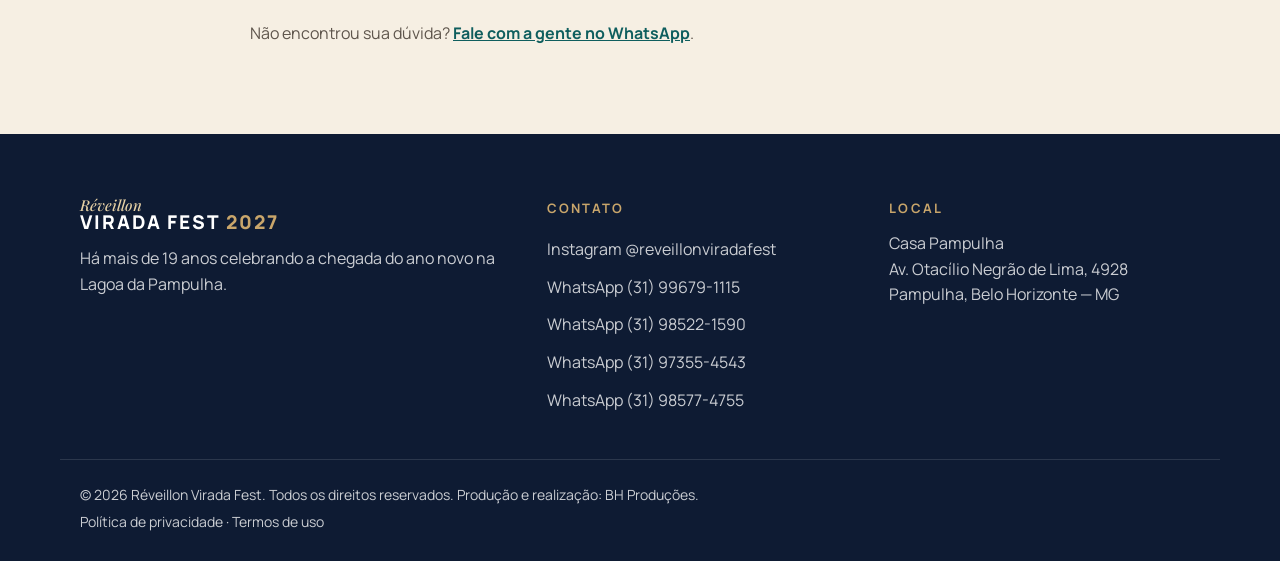
==== commit 78d926dd: "Add files via upload" ====
--- a/index.html
+++ b/index.html
@@ -1,6 +1,14 @@
 <!DOCTYPE html>
 <html lang="pt-BR">
 <head>
+  <!-- Google tag (gtag.js) - Google Analytics G-BDNSYNP9D8 -->
+  <script async src="https://www.googletagmanager.com/gtag/js?id=G-BDNSYNP9D8"></script>
+  <script>
+    window.dataLayer = window.dataLayer || [];
+    function gtag(){dataLayer.push(arguments);}
+    gtag('js', new Date());
+    gtag('config', 'G-BDNSYNP9D8');
+  </script>
   <meta charset="UTF-8">
   <meta name="viewport" content="width=device-width, initial-scale=1">
   <title>Réveillon Virada Fest 2027 | Lagoa da Pampulha — BH</title>
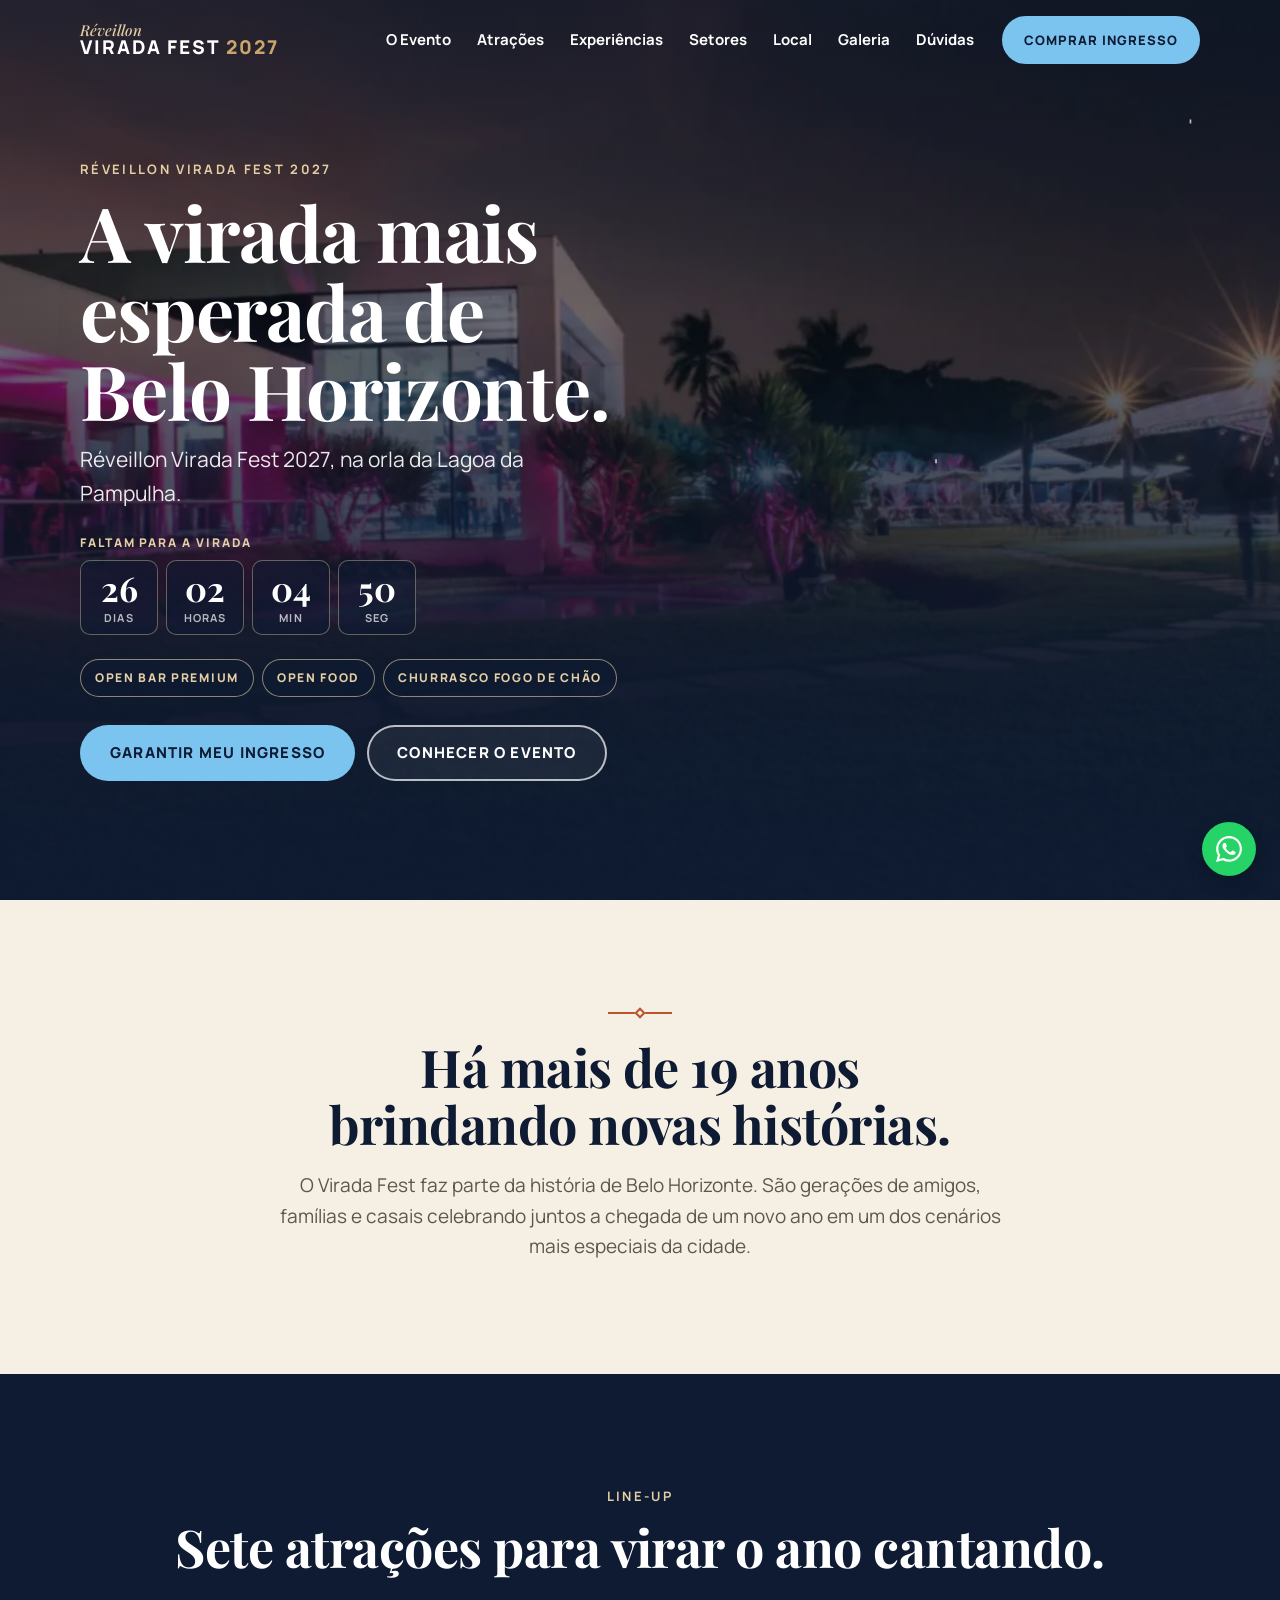
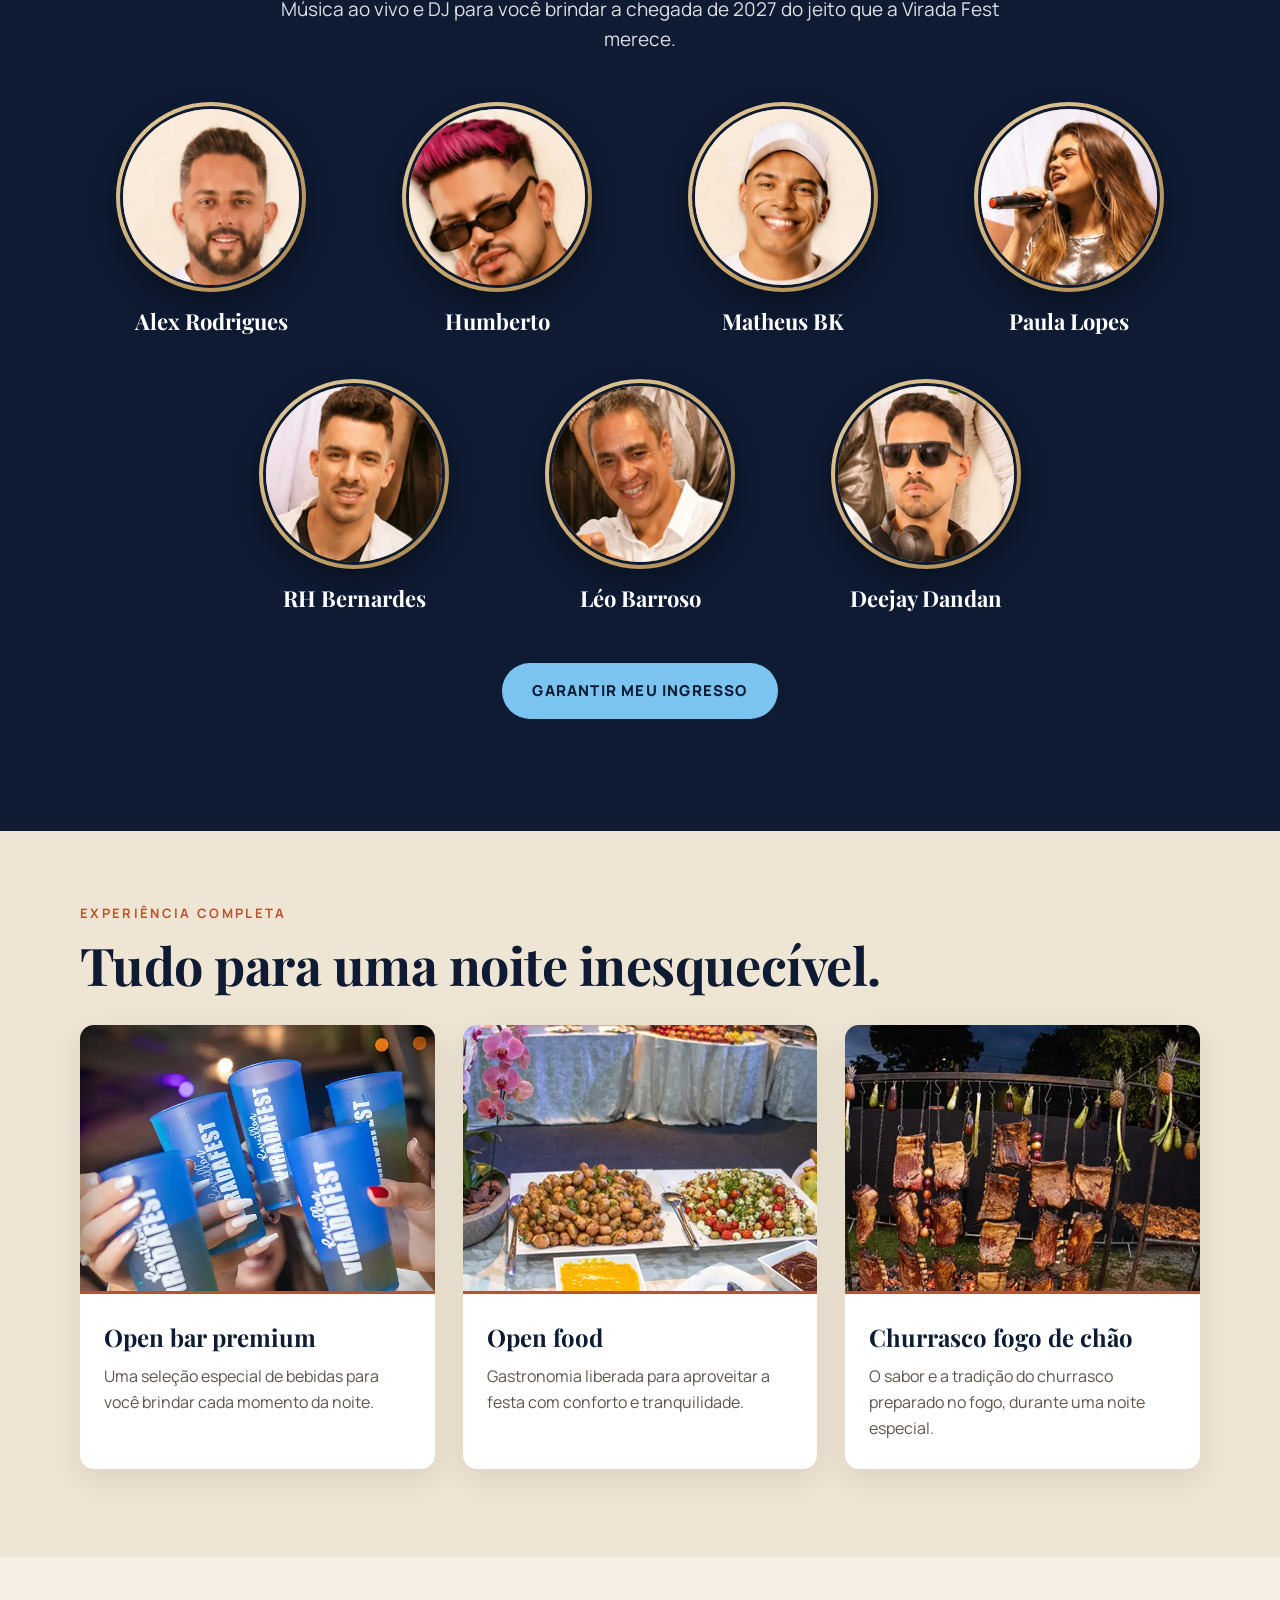
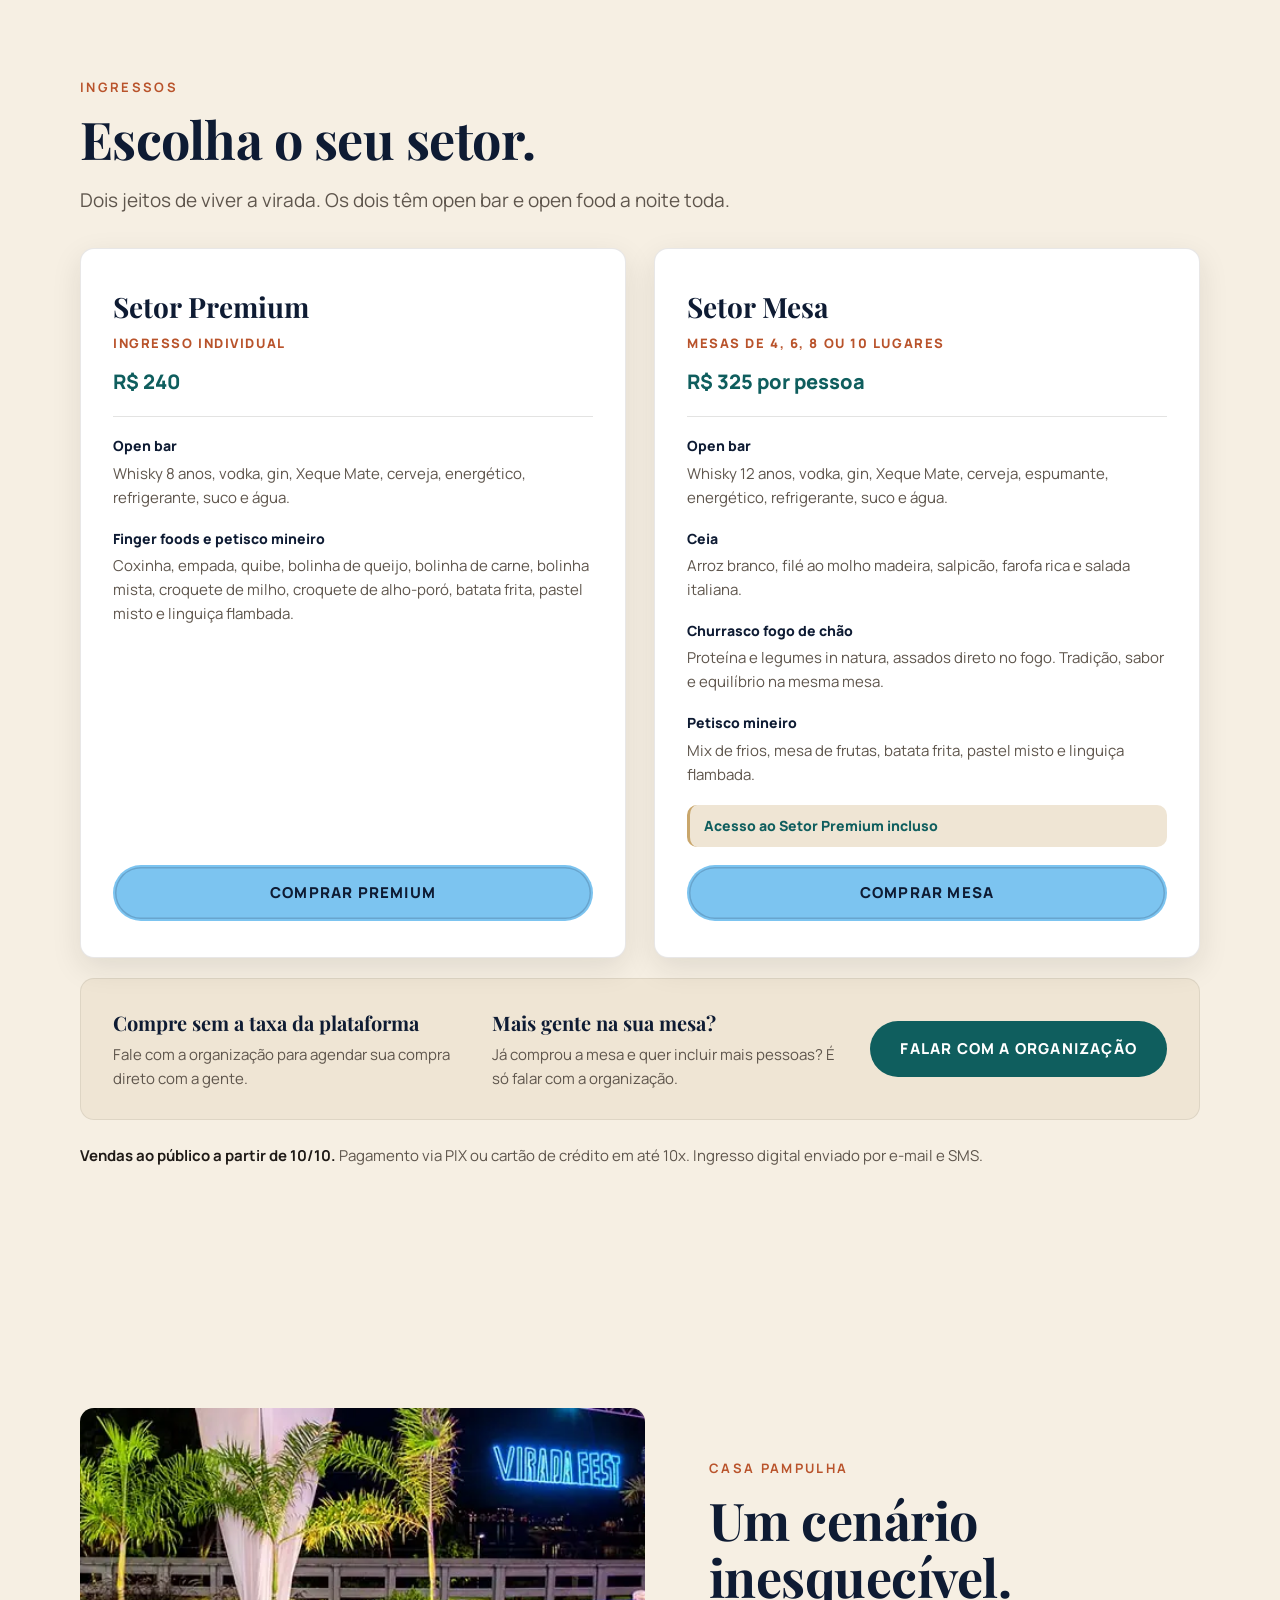
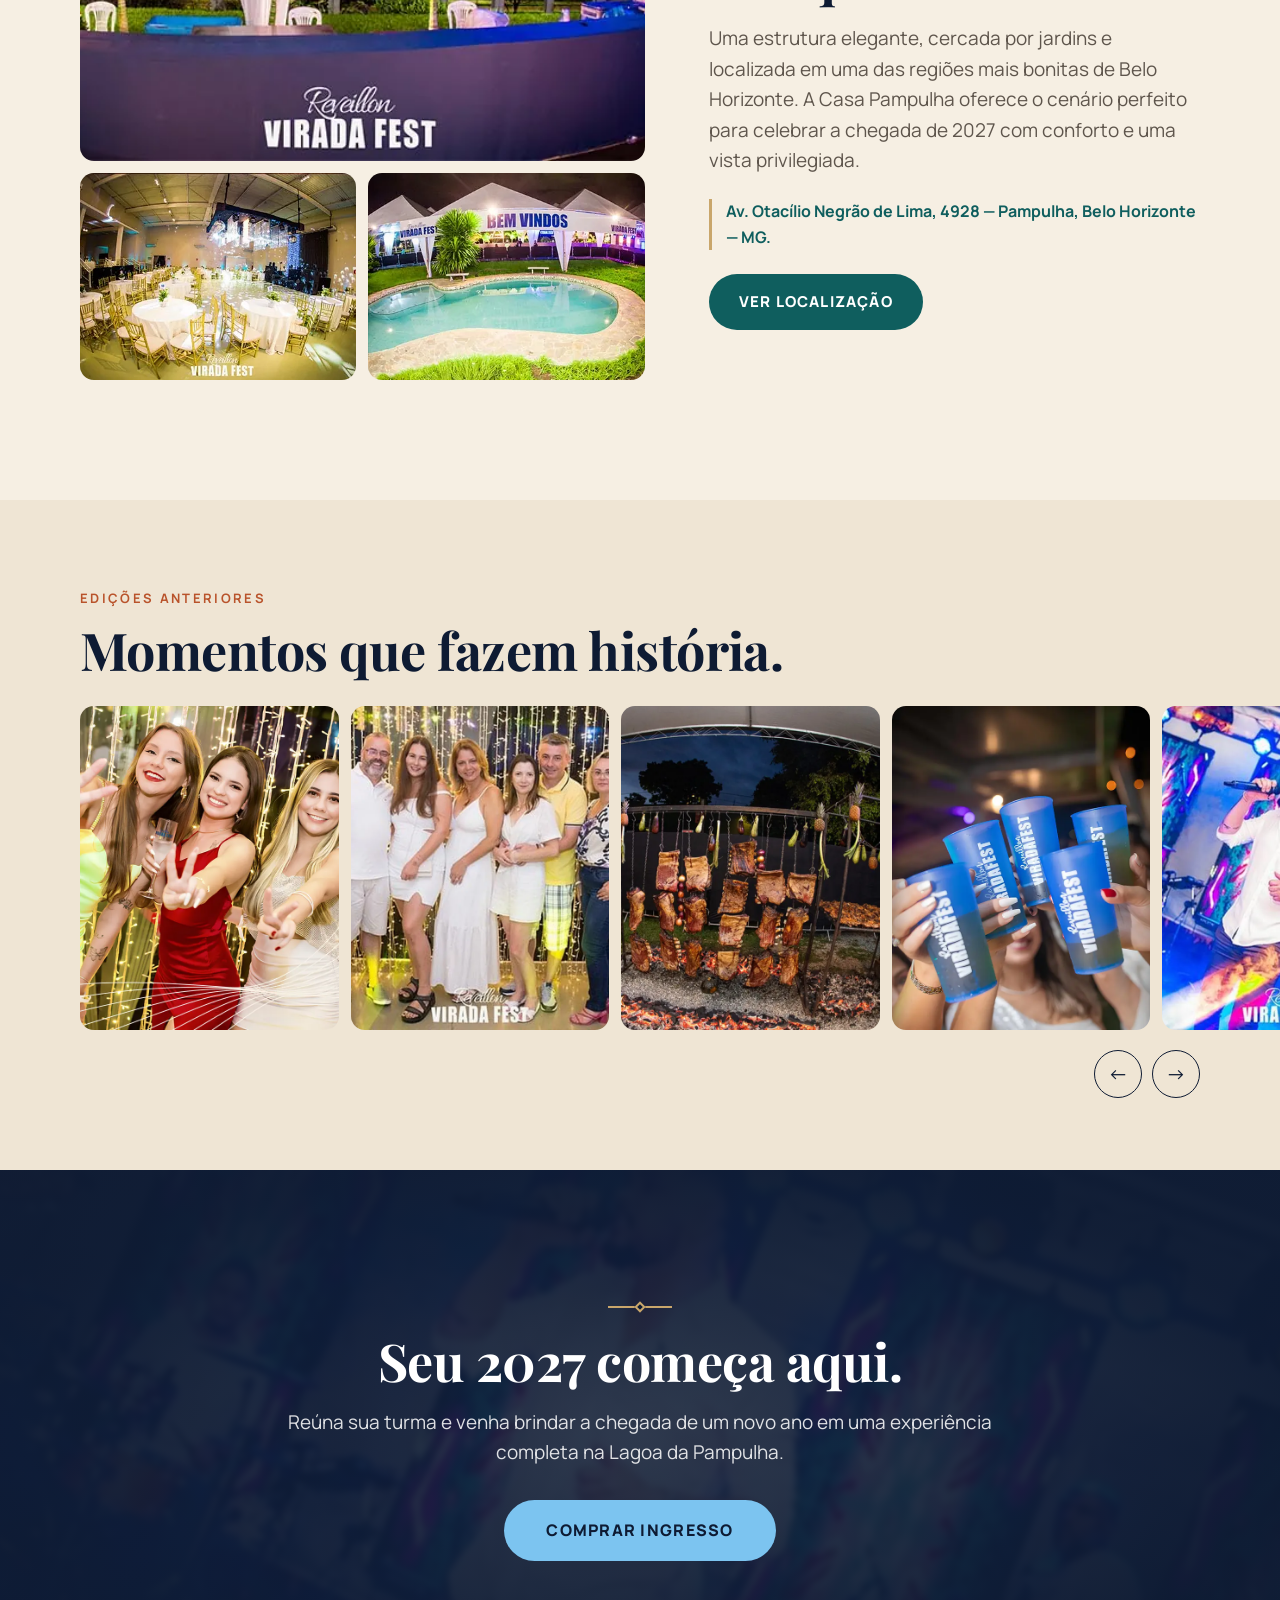
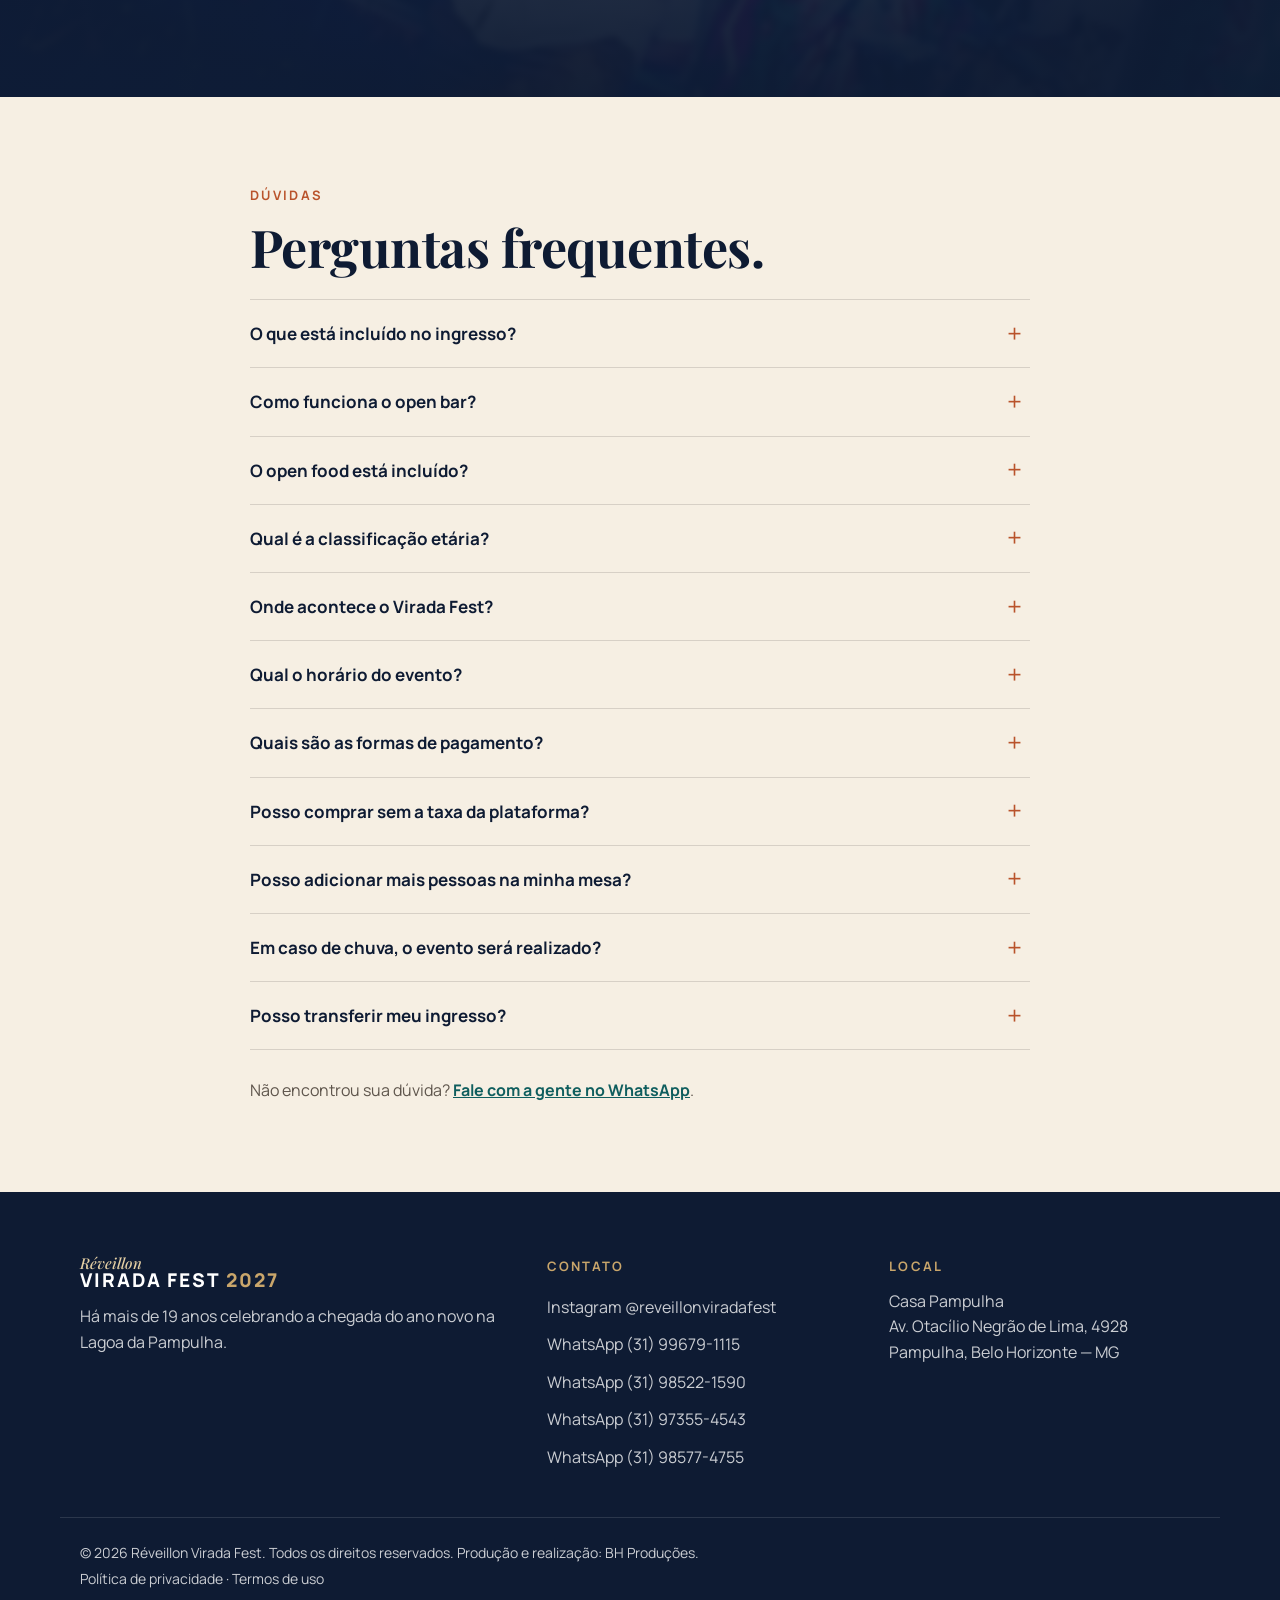
==== commit 884fb21c: "Add files via upload" ====
--- a/index.html
+++ b/index.html
@@ -82,6 +82,7 @@
       <nav class="nav" id="menu" aria-label="Menu principal">
         <ul>
           <li><a href="#evento">O Evento</a></li>
+          <li><a href="#atracoes">Atrações</a></li>
           <li><a href="#experiencias">Experiências</a></li>
           <li><a href="#setores">Setores</a></li>
           <li><a href="#local">Local</a></li>
@@ -144,6 +145,48 @@
         <span class="ornament" aria-hidden="true"></span>
         <h2 id="tradicao-titulo" class="title">Há mais de 19 anos brindando novas histórias.</h2>
         <p class="lead">O Virada Fest faz parte da história de Belo Horizonte. São gerações de amigos, famílias e casais celebrando juntos a chegada de um novo ano em um dos cenários mais especiais da cidade.</p>
+      </div>
+    </section>
+
+    <!-- ===================== ATRAÇÕES ===================== -->
+    <section class="atracoes" id="atracoes" aria-labelledby="atracoes-titulo">
+      <div class="container">
+        <p class="eyebrow eyebrow--light">Line-up</p>
+        <h2 id="atracoes-titulo" class="title title--light">Sete atrações para virar o ano cantando.</h2>
+        <p class="lead lead--light">Música ao vivo e DJ para você brindar a chegada de 2027 do jeito que a Virada Fest merece.</p>
+
+        <ul class="atracoes__lista">
+          <li class="atracao">
+            <div class="atracao__foto"><img src="assets/img/atracoes/alex-rodrigues.webp" width="360" height="360" loading="lazy" alt="Alex Rodrigues"></div>
+            <h3 class="atracao__nome">Alex Rodrigues</h3>
+          </li>
+          <li class="atracao">
+            <div class="atracao__foto"><img src="assets/img/atracoes/humberto.webp" width="360" height="360" loading="lazy" alt="Humberto"></div>
+            <h3 class="atracao__nome">Humberto</h3>
+          </li>
+          <li class="atracao">
+            <div class="atracao__foto"><img src="assets/img/atracoes/matheus-bk.webp" width="360" height="360" loading="lazy" alt="Matheus BK"></div>
+            <h3 class="atracao__nome">Matheus BK</h3>
+          </li>
+          <li class="atracao">
+            <div class="atracao__foto"><img src="assets/img/atracoes/paula-lopes.webp" width="360" height="360" loading="lazy" alt="Paula Lopes"></div>
+            <h3 class="atracao__nome">Paula Lopes</h3>
+          </li>
+          <li class="atracao">
+            <div class="atracao__foto"><img src="assets/img/atracoes/rh-bernardes.webp" width="360" height="360" loading="lazy" alt="RH Bernardes"></div>
+            <h3 class="atracao__nome">RH Bernardes</h3>
+          </li>
+          <li class="atracao">
+            <div class="atracao__foto"><img src="assets/img/atracoes/leo-barroso.webp" width="360" height="360" loading="lazy" alt="Léo Barroso"></div>
+            <h3 class="atracao__nome">Léo Barroso</h3>
+          </li>
+          <li class="atracao">
+            <div class="atracao__foto"><img src="assets/img/atracoes/deejay-dandan.webp" width="360" height="360" loading="lazy" alt="Deejay Dandan"></div>
+            <h3 class="atracao__nome">Deejay Dandan</h3>
+          </li>
+        </ul>
+
+        <a class="btn btn--primary js-comprar" href="#comprar">Garantir meu ingresso</a>
       </div>
     </section>
 
--- a/assets/css/style.css
+++ b/assets/css/style.css
@@ -160,6 +160,25 @@
 .tradition { padding: 80px 0; text-align: center; background: var(--cream); }
 .tradition__inner { max-width: 820px; }
 .tradition .lead { margin: 0 auto; }
+
+/* ===== Atrações ===== */
+.atracoes { padding: 80px 0 88px; background: var(--navy); text-align: center; }
+.atracoes .lead { margin: 0 auto; }
+.atracoes__lista { list-style: none; margin: 48px 0 52px; padding: 0; display: flex; flex-wrap: wrap; justify-content: center; gap: 36px 16px; }
+.atracao { flex: 0 0 calc(50% - 8px); display: flex; flex-direction: column; align-items: center; min-width: 0; }
+.atracao__foto { width: min(150px, 100%); aspect-ratio: 1; padding: 4px; border-radius: 50%; background: linear-gradient(135deg, var(--gold-soft), var(--gold) 55%, #A5834A); box-shadow: 0 12px 28px rgba(0, 0, 0, .35); }
+.atracao__foto img { display: block; width: 100%; height: 100%; object-fit: cover; border-radius: 50%; border: 3px solid var(--navy); }
+.atracao__nome { margin: 16px 0 0; font-family: var(--font-title); font-weight: 700; font-size: 20px; line-height: 1.2; color: var(--white); text-wrap: balance; }
+@media (min-width: 700px) {
+  .atracoes__lista { gap: 44px 24px; }
+  .atracao { flex-basis: calc(25% - 18px); }
+  .atracao__foto { width: 170px; }
+  .atracao__nome { font-size: 22px; }
+}
+@media (min-width: 960px) {
+  .atracoes { padding: 112px 0; }
+  .atracao__foto { width: 190px; }
+}
 
 /* ===== Experiências ===== */
 .experience { padding: 72px 0 88px; background: var(--cream-2); }
